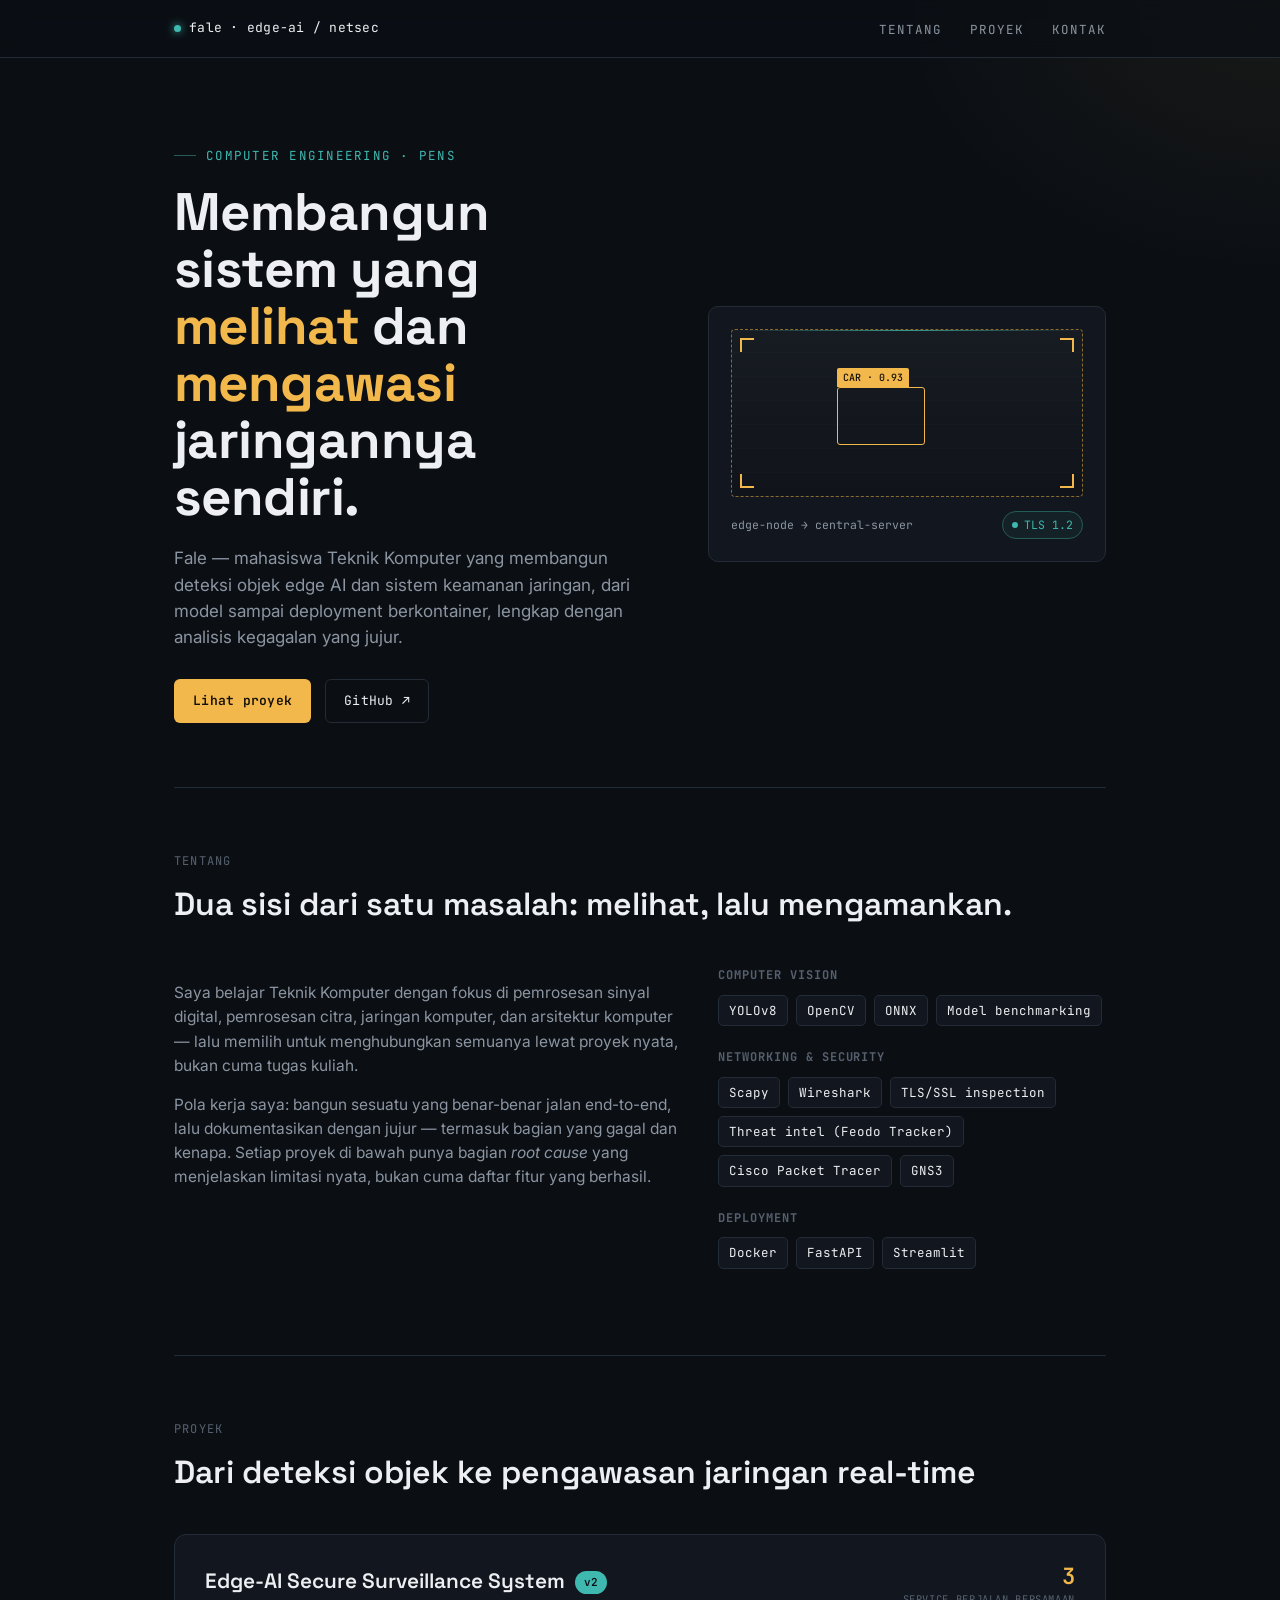
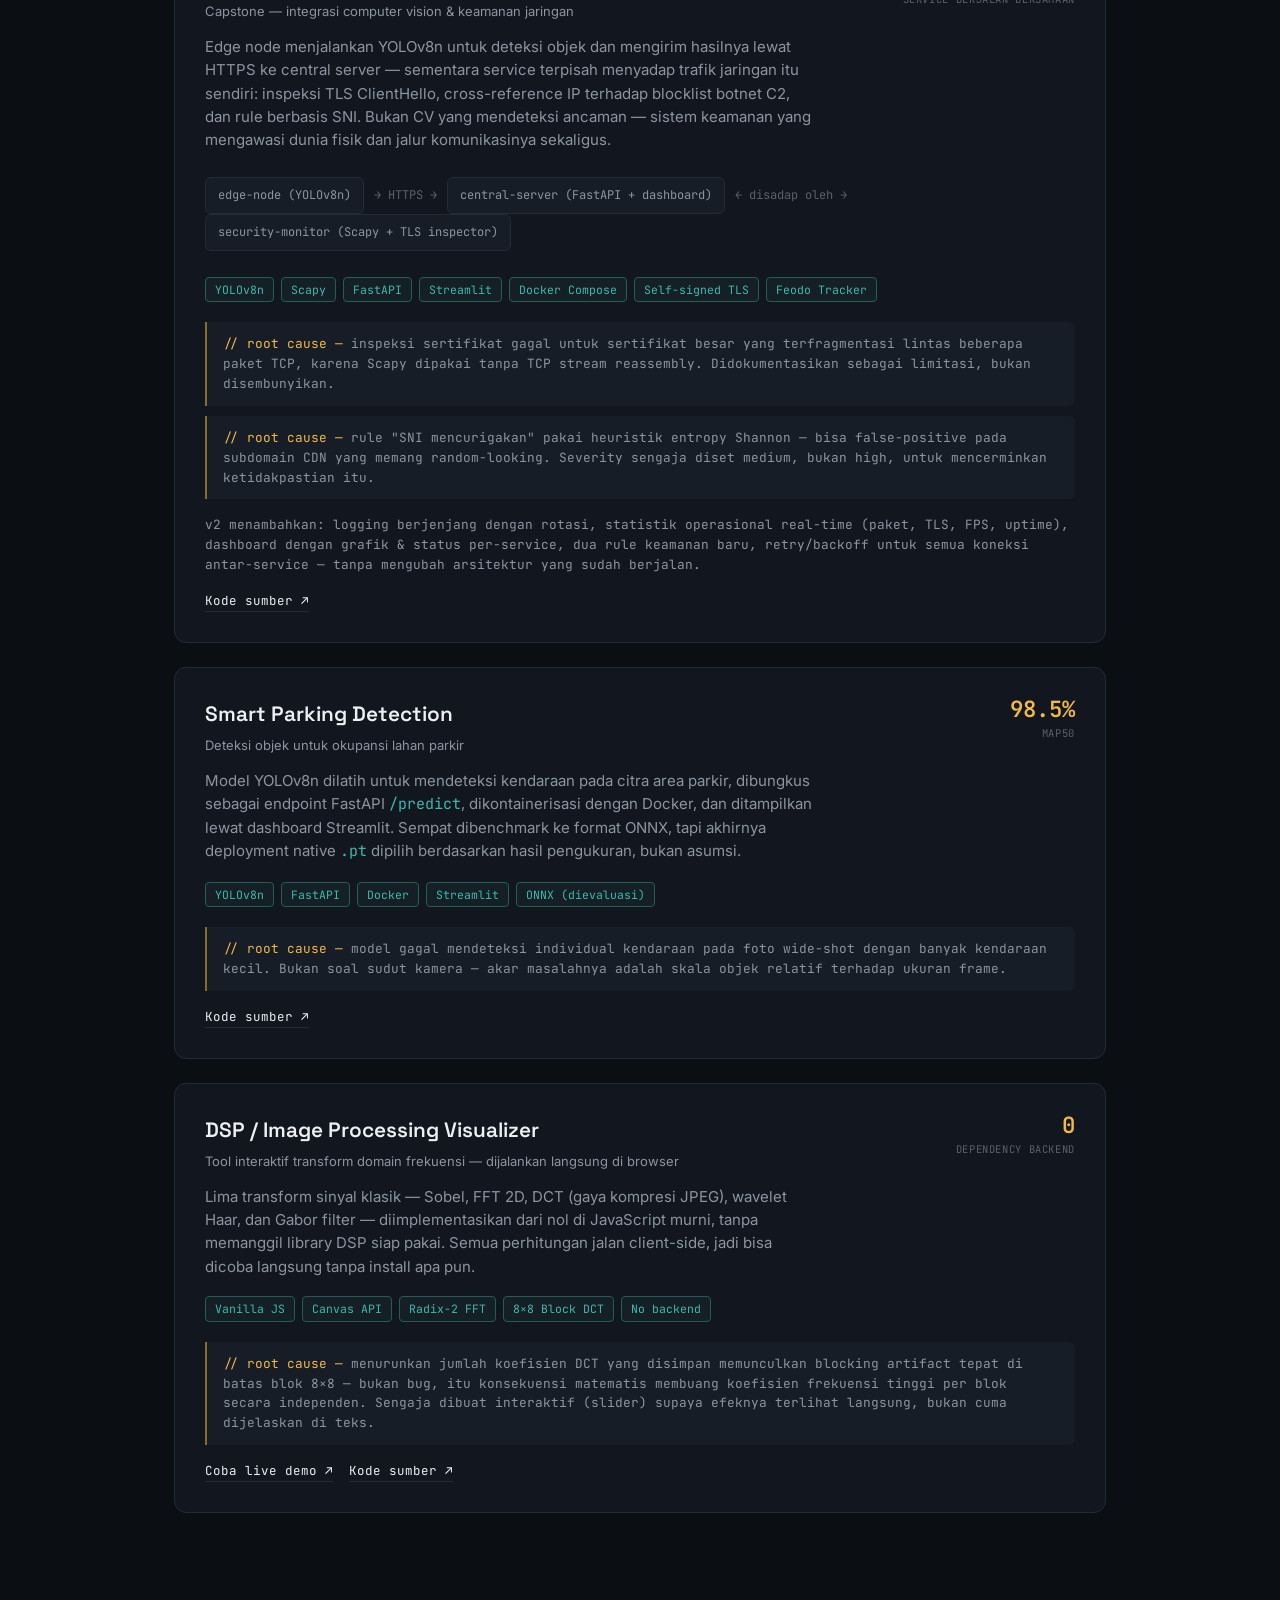
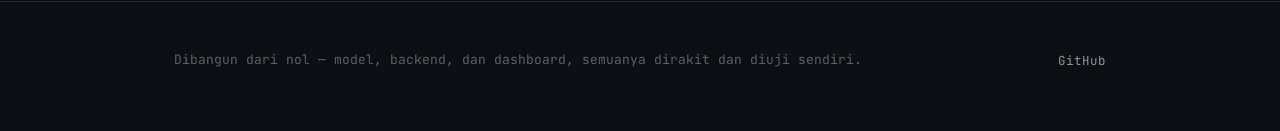
==== index.html @ 67318a8c "Tambah proyek ke-3: DSP/Image Processing Visualizer" ====
<!DOCTYPE html>
<html lang="id">
<head>
<meta charset="UTF-8">
<meta name="viewport" content="width=device-width, initial-scale=1.0">
<title>Fale — Computer Engineering / Edge AI &amp; Network Security</title>
<meta name="description" content="Portfolio Fale — Computer Engineering student. Proyek: deteksi objek edge AI dan sistem keamanan jaringan real-time.">
<link rel="preconnect" href="https://fonts.googleapis.com">
<link rel="preconnect" href="https://fonts.gstatic.com" crossorigin>
<link href="https://fonts.googleapis.com/css2?family=Space+Grotesk:wght@500;600;700&family=Inter:wght@400;500;600&family=JetBrains+Mono:wght@400;500&display=swap" rel="stylesheet">
<style>
  :root{
    --bg: #0B0F14;
    --surface: #12171F;
    --surface-2: #171D26;
    --hairline: #232B36;
    --text: #EDEFF2;
    --text-muted: #8B95A1;
    --text-faint: #57616E;
    --amber: #F2B84B;
    --amber-dim: #8A6B2E;
    --teal: #3FB8AF;
    --teal-dim: #245C57;
    --alert: #E2574C;

    --display: 'Space Grotesk', 'Inter', sans-serif;
    --body: 'Inter', -apple-system, BlinkMacSystemFont, sans-serif;
    --mono: 'JetBrains Mono', ui-monospace, 'SFMono-Regular', monospace;
  }

  *{ box-sizing: border-box; }
  html{ scroll-behavior: smooth; }
  @media (prefers-reduced-motion: reduce){ html{ scroll-behavior: auto; } *{ animation-duration: 0.01ms !important; animation-iteration-count: 1 !important; transition-duration: 0.01ms !important; } }

  body{
    margin:0;
    background: var(--bg);
    background-image:
      radial-gradient(ellipse 900px 500px at 15% -10%, rgba(63,184,175,0.08), transparent 60%),
      radial-gradient(ellipse 700px 500px at 100% 0%, rgba(242,184,75,0.06), transparent 55%);
    color: var(--text);
    font-family: var(--body);
    line-height: 1.55;
    -webkit-font-smoothing: antialiased;
  }

  a{ color: inherit; }
  ::selection{ background: var(--amber); color: #14100a; }

  :focus-visible{
    outline: 2px solid var(--amber);
    outline-offset: 3px;
    border-radius: 2px;
  }

  .wrap{
    max-width: 980px;
    margin: 0 auto;
    padding: 0 24px;
  }

  /* ---------- Nav ---------- */
  header.nav{
    position: sticky; top:0; z-index: 50;
    backdrop-filter: blur(10px);
    background: rgba(11,15,20,0.75);
    border-bottom: 1px solid var(--hairline);
  }
  .nav-inner{
    display:flex; align-items:center; justify-content:space-between;
    padding: 16px 24px;
    max-width: 980px; margin: 0 auto;
  }
  .nav-mark{
    font-family: var(--mono); font-size: 13px; letter-spacing: 0.02em;
    color: var(--text); text-decoration:none;
    display:flex; align-items:center; gap:8px;
  }
  .nav-mark .dot{ width:7px; height:7px; border-radius:50%; background: var(--teal); box-shadow: 0 0 8px var(--teal); }
  .nav-links{ display:flex; gap: 28px; list-style:none; margin:0; padding:0; }
  .nav-links a{
    font-family: var(--mono); font-size: 12.5px; text-transform: uppercase; letter-spacing: 0.08em;
    color: var(--text-muted); text-decoration:none; transition: color .15s;
  }
  .nav-links a:hover{ color: var(--amber); }
  @media (max-width: 560px){ .nav-links{ gap:16px; } .nav-links a{ font-size: 11px; } }

  /* ---------- Hero ---------- */
  .hero{
    padding: 88px 0 64px;
    display:grid;
    grid-template-columns: 1.1fr 0.9fr;
    gap: 48px;
    align-items:center;
  }
  @media (max-width: 820px){ .hero{ grid-template-columns: 1fr; padding-top: 56px; } }

  .eyebrow{
    font-family: var(--mono); font-size: 12.5px; color: var(--teal);
    letter-spacing: 0.1em; text-transform: uppercase;
    display:flex; align-items:center; gap:10px; margin-bottom: 18px;
  }
  .eyebrow::before{ content:''; width:22px; height:1px; background: var(--teal-dim); }

  h1{
    font-family: var(--display); font-weight: 700;
    font-size: clamp(2.1rem, 4.6vw, 3.3rem);
    line-height: 1.08; letter-spacing: -0.01em;
    margin: 0 0 20px;
  }
  h1 .hl{ color: var(--amber); }

  .hero p.lede{
    font-size: 17px; color: var(--text-muted); max-width: 46ch; margin: 0 0 28px;
  }

  .hero-cta{ display:flex; gap:14px; flex-wrap:wrap; }
  .btn{
    font-family: var(--mono); font-size: 13px; letter-spacing: 0.02em;
    padding: 11px 18px; border-radius: 6px; text-decoration:none;
    display:inline-flex; align-items:center; gap:8px; transition: all .15s;
    border: 1px solid transparent;
  }
  .btn-primary{ background: var(--amber); color: #14100a; font-weight: 600; }
  .btn-primary:hover{ background: #f7c66a; transform: translateY(-1px); }
  .btn-ghost{ border-color: var(--hairline); color: var(--text); }
  .btn-ghost:hover{ border-color: var(--teal); color: var(--teal); }

  /* Signature visual: detection frame + security chip */
  .signature{
    position: relative;
    background: var(--surface);
    border: 1px solid var(--hairline);
    border-radius: 10px;
    padding: 22px;
    font-family: var(--mono);
  }
  .sig-frame{
    position:relative;
    border: 1.5px dashed var(--amber-dim);
    border-radius: 4px;
    height: 168px;
    background:
      repeating-linear-gradient(0deg, transparent, transparent 23px, rgba(255,255,255,0.02) 24px),
      linear-gradient(180deg, #171B22, #10141A);
    overflow: hidden;
  }
  .sig-frame .corner{ position:absolute; width:14px; height:14px; border: 2px solid var(--amber); }
  .sig-frame .c-tl{ top:8px; left:8px; border-right:none; border-bottom:none; }
  .sig-frame .c-tr{ top:8px; right:8px; border-left:none; border-bottom:none; }
  .sig-frame .c-bl{ bottom:8px; left:8px; border-right:none; border-top:none; }
  .sig-frame .c-br{ bottom:8px; right:8px; border-left:none; border-top:none; }
  .sig-tag{
    position:absolute; top: 34%; left: 30%;
    border: 1.5px solid var(--amber); border-radius: 3px;
    width: 88px; height: 58px;
  }
  .sig-tag::after{
    content: 'CAR · 0.93';
    position:absolute; top:-20px; left:-1.5px;
    background: var(--amber); color:#14100a;
    font-size: 10px; padding: 2px 6px; border-radius: 2px 2px 0 0;
    white-space:nowrap; font-weight: 500;
  }
  .sig-scan{
    position:absolute; left:0; right:0; height: 1px;
    background: linear-gradient(90deg, transparent, var(--teal), transparent);
    top: 0; opacity: 0.8;
    animation: scan 3.2s linear infinite;
  }
  @keyframes scan{ 0%{ top: 4%; } 50%{ top: 92%; } 100%{ top: 4%; } }

  .sig-meta{
    display:flex; justify-content: space-between; align-items:center;
    margin-top: 14px; font-size: 11.5px; color: var(--text-muted);
  }
  .sig-chip{
    display:inline-flex; align-items:center; gap:6px;
    padding: 4px 9px; border-radius: 20px;
    border: 1px solid var(--teal-dim); color: var(--teal);
    background: rgba(63,184,175,0.06);
  }
  .sig-chip .dot{ width:6px; height:6px; border-radius:50%; background: var(--teal); }

  /* ---------- Section shell ---------- */
  section{ padding: 64px 0; border-top: 1px solid var(--hairline); }
  .section-head{ margin-bottom: 36px; }
  .section-eyebrow{
    font-family: var(--mono); font-size: 12px; color: var(--text-faint);
    text-transform: uppercase; letter-spacing: 0.1em; margin-bottom: 10px;
  }
  .section-title{
    font-family: var(--display); font-weight: 600; font-size: clamp(1.5rem, 3vw, 2rem);
    margin: 0;
  }

  /* ---------- About ---------- */
  .about-grid{ display:grid; grid-template-columns: 1.3fr 1fr; gap: 40px; }
  @media (max-width: 720px){ .about-grid{ grid-template-columns: 1fr; } }
  .about-grid p{ color: var(--text-muted); font-size: 15.5px; }
  .about-grid p + p{ margin-top: 14px; }

  .skill-block h4{
    font-family: var(--mono); font-size: 12px; color: var(--text-faint);
    text-transform: uppercase; letter-spacing: 0.08em; margin: 0 0 10px;
  }
  .skill-block ul{ list-style:none; margin: 0 0 22px; padding:0; display:flex; flex-wrap:wrap; gap: 8px; }
  .skill-block li{
    font-family: var(--mono); font-size: 12.5px;
    border: 1px solid var(--hairline); border-radius: 5px;
    padding: 5px 10px; color: var(--text);
    background: var(--surface);
  }

  /* ---------- Projects ---------- */
  .project{
    display:grid; grid-template-columns: 1fr;
    background: var(--surface);
    border: 1px solid var(--hairline);
    border-radius: 12px;
    padding: 30px;
    margin-bottom: 24px;
    transition: border-color .2s;
  }
  .project:hover{ border-color: #303B49; }

  .project-top{
    display:flex; justify-content:space-between; align-items:flex-start;
    gap: 20px; margin-bottom: 14px; flex-wrap: wrap;
  }
  .project-name{ font-family: var(--display); font-weight: 600; font-size: 1.3rem; margin:0; }
  .project-role{ font-size: 13px; color: var(--text-muted); margin: 4px 0 0; }

  .metric{
    font-family: var(--mono); text-align:right; flex-shrink:0;
  }
  .metric .num{ font-size: 1.4rem; font-weight: 600; color: var(--amber); line-height:1; }
  .metric .label{ font-size: 10.5px; color: var(--text-faint); text-transform:uppercase; letter-spacing: 0.06em; margin-top:4px; }

  .project-desc{ color: var(--text-muted); font-size: 15px; margin: 0 0 18px; max-width: 68ch; }

  .stack-row{ display:flex; flex-wrap:wrap; gap:7px; margin-bottom: 20px; }
  .stack-row span{
    font-family: var(--mono); font-size: 11.5px;
    color: var(--teal); border: 1px solid var(--teal-dim);
    background: rgba(63,184,175,0.05);
    padding: 3px 9px; border-radius: 4px;
  }

  .rootcause{
    font-family: var(--mono); font-size: 12.8px;
    background: var(--surface-2);
    border-left: 2px solid var(--amber-dim);
    border-radius: 0 6px 6px 0;
    padding: 12px 16px; color: var(--text-muted);
    margin-bottom: 16px;
  }
  .rootcause .k{ color: var(--amber); }
  .rootcause + .rootcause{ margin-top: -6px; }

  .project-links{ display:flex; gap: 16px; font-family: var(--mono); font-size: 12.5px; }
  .project-links a{ color: var(--text); text-decoration:none; border-bottom: 1px solid var(--hairline); padding-bottom:1px; transition: border-color .15s, color .15s; }
  .project-links a:hover{ color: var(--amber); border-color: var(--amber); }

  .v2-badge{
    display:inline-flex; align-items:center; gap:6px;
    font-family: var(--mono); font-size: 11px; color: var(--bg);
    background: var(--teal); padding: 3px 9px; border-radius: 20px;
    font-weight: 600; margin-left: 10px; vertical-align: middle;
  }

  /* ---------- Pipeline (sequence — order is real here) ---------- */
  .pipeline{
    display:flex; align-items:center; gap:0; margin: 8px 0 26px;
    font-family: var(--mono); font-size: 12px; color: var(--text-muted);
    flex-wrap: wrap;
  }
  .pipeline .node{
    border: 1px solid var(--hairline); border-radius: 6px;
    padding: 8px 12px; background: var(--surface-2);
    white-space: nowrap;
  }
  .pipeline .arrow{ padding: 0 10px; color: var(--text-faint); }

  /* ---------- Footer ---------- */
  footer{
    padding: 48px 0 60px;
    border-top: 1px solid var(--hairline);
  }
  .footer-inner{
    display:flex; justify-content:space-between; align-items:center; flex-wrap:wrap; gap: 16px;
  }
  footer p{ color: var(--text-faint); font-size: 13px; margin:0; font-family: var(--mono); }
  .footer-links{ display:flex; gap: 20px; }
  .footer-links a{ color: var(--text-muted); text-decoration:none; font-family: var(--mono); font-size: 12.5px; transition: color .15s; }
  .footer-links a:hover{ color: var(--amber); }

  /* reveal on scroll */
  .reveal{ opacity: 0; transform: translateY(14px); transition: opacity .5s ease, transform .5s ease; }
  .reveal.in{ opacity: 1; transform: none; }
  @media (prefers-reduced-motion: reduce){ .reveal{ opacity:1; transform:none; } }
</style>
</head>
<body>

<header class="nav">
  <div class="nav-inner">
    <a href="#top" class="nav-mark"><span class="dot"></span>fale · edge-ai / netsec</a>
    <ul class="nav-links">
      <li><a href="#about">Tentang</a></li>
      <li><a href="#projects">Proyek</a></li>
      <li><a href="#contact">Kontak</a></li>
    </ul>
  </div>
</header>

<main id="top">
  <div class="wrap">
    <section class="hero" style="border-top:none; padding-top:88px;">
      <div>
        <div class="eyebrow">Computer Engineering · PENS</div>
        <h1>Membangun sistem yang <span class="hl">melihat</span> dan <span class="hl">mengawasi</span> jaringannya sendiri.</h1>
        <p class="lede">Fale — mahasiswa Teknik Komputer yang membangun deteksi objek edge AI dan sistem keamanan jaringan, dari model sampai deployment berkontainer, lengkap dengan analisis kegagalan yang jujur.</p>
        <div class="hero-cta">
          <a class="btn btn-primary" href="#projects">Lihat proyek</a>
          <a class="btn btn-ghost" href="https://github.com/fale2323" target="_blank" rel="noopener">GitHub ↗</a>
        </div>
      </div>

      <div class="signature" aria-hidden="true">
        <div class="sig-frame">
          <div class="sig-scan"></div>
          <span class="corner c-tl"></span><span class="corner c-tr"></span>
          <span class="corner c-bl"></span><span class="corner c-br"></span>
          <div class="sig-tag"></div>
        </div>
        <div class="sig-meta">
          <span>edge-node → central-server</span>
          <span class="sig-chip"><span class="dot"></span>TLS 1.2</span>
        </div>
      </div>
    </section>

    <section id="about">
      <div class="section-head reveal">
        <div class="section-eyebrow">Tentang</div>
        <h2 class="section-title">Dua sisi dari satu masalah: melihat, lalu mengamankan.</h2>
      </div>
      <div class="about-grid">
        <div class="reveal">
          <p>Saya belajar Teknik Komputer dengan fokus di pemrosesan sinyal digital, pemrosesan citra, jaringan komputer, dan arsitektur komputer — lalu memilih untuk menghubungkan semuanya lewat proyek nyata, bukan cuma tugas kuliah.</p>
          <p>Pola kerja saya: bangun sesuatu yang benar-benar jalan end-to-end, lalu dokumentasikan dengan jujur — termasuk bagian yang gagal dan kenapa. Setiap proyek di bawah punya bagian <em>root cause</em> yang menjelaskan limitasi nyata, bukan cuma daftar fitur yang berhasil.</p>
        </div>
        <div class="reveal">
          <div class="skill-block">
            <h4>Computer Vision</h4>
            <ul>
              <li>YOLOv8</li><li>OpenCV</li><li>ONNX</li><li>Model benchmarking</li>
            </ul>
            <h4>Networking &amp; Security</h4>
            <ul>
              <li>Scapy</li><li>Wireshark</li><li>TLS/SSL inspection</li><li>Threat intel (Feodo Tracker)</li><li>Cisco Packet Tracer</li><li>GNS3</li>
            </ul>
            <h4>Deployment</h4>
            <ul>
              <li>Docker</li><li>FastAPI</li><li>Streamlit</li>
            </ul>
          </div>
        </div>
      </div>
    </section>

    <section id="projects">
      <div class="section-head reveal">
        <div class="section-eyebrow">Proyek</div>
        <h2 class="section-title">Dari deteksi objek ke pengawasan jaringan real-time</h2>
      </div>

      <!-- Capstone: Edge-AI Secure Surveillance -->
      <article class="project reveal">
        <div class="project-top">
          <div>
            <h3 class="project-name">Edge-AI Secure Surveillance System<span class="v2-badge">v2</span></h3>
            <p class="project-role">Capstone — integrasi computer vision &amp; keamanan jaringan</p>
          </div>
          <div class="metric">
            <div class="num">3</div>
            <div class="label">service berjalan bersamaan</div>
          </div>
        </div>

        <p class="project-desc">
          Edge node menjalankan YOLOv8n untuk deteksi objek dan mengirim hasilnya lewat HTTPS ke central server —
          sementara service terpisah menyadap trafik jaringan itu sendiri: inspeksi TLS ClientHello, cross-reference
          IP terhadap blocklist botnet C2, dan rule berbasis SNI. Bukan CV yang mendeteksi ancaman — sistem keamanan
          yang mengawasi dunia fisik dan jalur komunikasinya sekaligus.
        </p>

        <div class="pipeline" aria-label="Alur data">
          <span class="node">edge-node (YOLOv8n)</span><span class="arrow">→ HTTPS →</span>
          <span class="node">central-server (FastAPI + dashboard)</span>
          <span class="arrow">← disadap oleh →</span>
          <span class="node">security-monitor (Scapy + TLS inspector)</span>
        </div>

        <div class="stack-row">
          <span>YOLOv8n</span><span>Scapy</span><span>FastAPI</span><span>Streamlit</span>
          <span>Docker Compose</span><span>Self-signed TLS</span><span>Feodo Tracker</span>
        </div>

        <div class="rootcause"><span class="k">// root cause —</span> inspeksi sertifikat gagal untuk sertifikat besar yang terfragmentasi lintas beberapa paket TCP, karena Scapy dipakai tanpa TCP stream reassembly. Didokumentasikan sebagai limitasi, bukan disembunyikan.</div>
        <div class="rootcause"><span class="k">// root cause —</span> rule "SNI mencurigakan" pakai heuristik entropy Shannon — bisa false-positive pada subdomain CDN yang memang random-looking. Severity sengaja diset medium, bukan high, untuk mencerminkan ketidakpastian itu.</div>

        <p style="font-family: var(--mono); font-size: 12.8px; color: var(--text-muted); margin: 0 0 16px;">
          v2 menambahkan: logging berjenjang dengan rotasi, statistik operasional real-time (paket, TLS, FPS, uptime),
          dashboard dengan grafik &amp; status per-service, dua rule keamanan baru, retry/backoff untuk semua koneksi antar-service —
          tanpa mengubah arsitektur yang sudah berjalan.
        </p>

        <div class="project-links">
          <a href="https://github.com/fale2323/edge-ai-secure-surveillance" target="_blank" rel="noopener">Kode sumber ↗</a>
        </div>
      </article>

      <!-- Smart Parking Detection -->
      <article class="project reveal">
        <div class="project-top">
          <div>
            <h3 class="project-name">Smart Parking Detection</h3>
            <p class="project-role">Deteksi objek untuk okupansi lahan parkir</p>
          </div>
          <div class="metric">
            <div class="num">98.5%</div>
            <div class="label">mAP50</div>
          </div>
        </div>

        <p class="project-desc">
          Model YOLOv8n dilatih untuk mendeteksi kendaraan pada citra area parkir, dibungkus sebagai endpoint FastAPI
          <code style="font-family:var(--mono); color:var(--teal);">/predict</code>, dikontainerisasi dengan Docker,
          dan ditampilkan lewat dashboard Streamlit. Sempat dibenchmark ke format ONNX, tapi akhirnya deployment
          native <code style="font-family:var(--mono); color:var(--teal);">.pt</code> dipilih berdasarkan hasil pengukuran, bukan asumsi.
        </p>

        <div class="stack-row">
          <span>YOLOv8n</span><span>FastAPI</span><span>Docker</span><span>Streamlit</span><span>ONNX (dievaluasi)</span>
        </div>

        <div class="rootcause"><span class="k">// root cause —</span> model gagal mendeteksi individual kendaraan pada foto wide-shot dengan banyak kendaraan kecil. Bukan soal sudut kamera — akar masalahnya adalah skala objek relatif terhadap ukuran frame.</div>

        <div class="project-links">
          <a href="https://github.com/fale2323/smart-parking-detection" target="_blank" rel="noopener">Kode sumber ↗</a>
        </div>
      </article>

      <!-- DSP / Image Processing Visualizer -->
      <article class="project reveal">
        <div class="project-top">
          <div>
            <h3 class="project-name">DSP / Image Processing Visualizer</h3>
            <p class="project-role">Tool interaktif transform domain frekuensi — dijalankan langsung di browser</p>
          </div>
          <div class="metric">
            <div class="num">0</div>
            <div class="label">dependency backend</div>
          </div>
        </div>

        <p class="project-desc">
          Lima transform sinyal klasik — Sobel, FFT 2D, DCT (gaya kompresi JPEG), wavelet Haar, dan Gabor filter —
          diimplementasikan dari nol di JavaScript murni, tanpa memanggil library DSP siap pakai. Semua perhitungan
          jalan client-side, jadi bisa dicoba langsung tanpa install apa pun.
        </p>

        <div class="stack-row">
          <span>Vanilla JS</span><span>Canvas API</span><span>Radix-2 FFT</span><span>8×8 Block DCT</span><span>No backend</span>
        </div>

        <div class="rootcause"><span class="k">// root cause —</span> menurunkan jumlah koefisien DCT yang disimpan memunculkan blocking artifact tepat di batas blok 8×8 — bukan bug, itu konsekuensi matematis membuang koefisien frekuensi tinggi per blok secara independen. Sengaja dibuat interaktif (slider) supaya efeknya terlihat langsung, bukan cuma dijelaskan di teks.</div>

        <div class="project-links">
          <a href="./dsp/" target="_blank" rel="noopener">Coba live demo ↗</a>
          <a href="https://github.com/fale2323/fale2323.github.io/tree/main/dsp" target="_blank" rel="noopener">Kode sumber ↗</a>
        </div>
      </article>
    </section>
  </div>

  <footer id="contact">
    <div class="wrap footer-inner">
      <p>Dibangun dari nol — model, backend, dan dashboard, semuanya dirakit dan diuji sendiri.</p>
      <div class="footer-links">
        <a href="https://github.com/fale2323" target="_blank" rel="noopener">GitHub</a>
      </div>
    </div>
  </footer>
</main>

<script>
  if (!window.matchMedia('(prefers-reduced-motion: reduce)').matches) {
    var els = document.querySelectorAll('.reveal');
    var io = new IntersectionObserver(function(entries){
      entries.forEach(function(e){
        if (e.isIntersecting) { e.target.classList.add('in'); io.unobserve(e.target); }
      });
    }, { threshold: 0.12 });
    els.forEach(function(el){ io.observe(el); });
  } else {
    document.querySelectorAll('.reveal').forEach(function(el){ el.classList.add('in'); });
  }
</script>

</body>
</html>
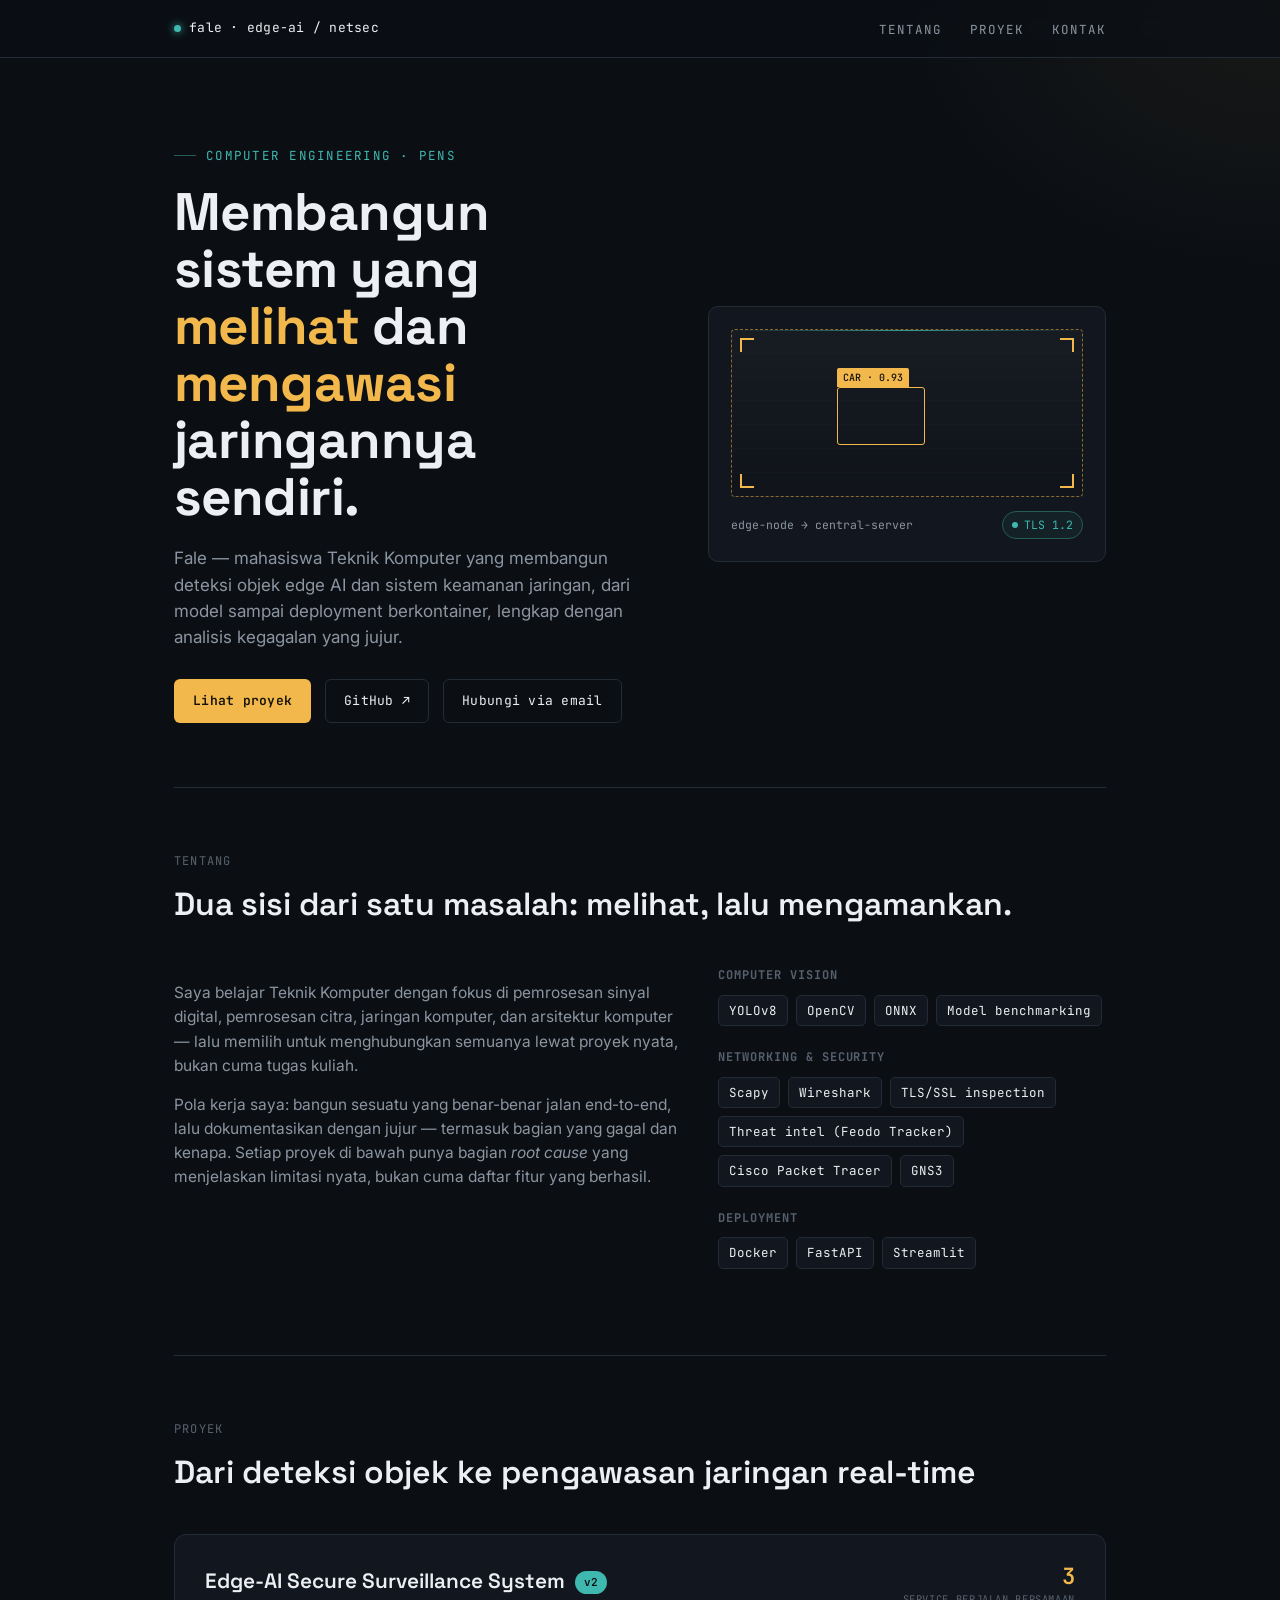
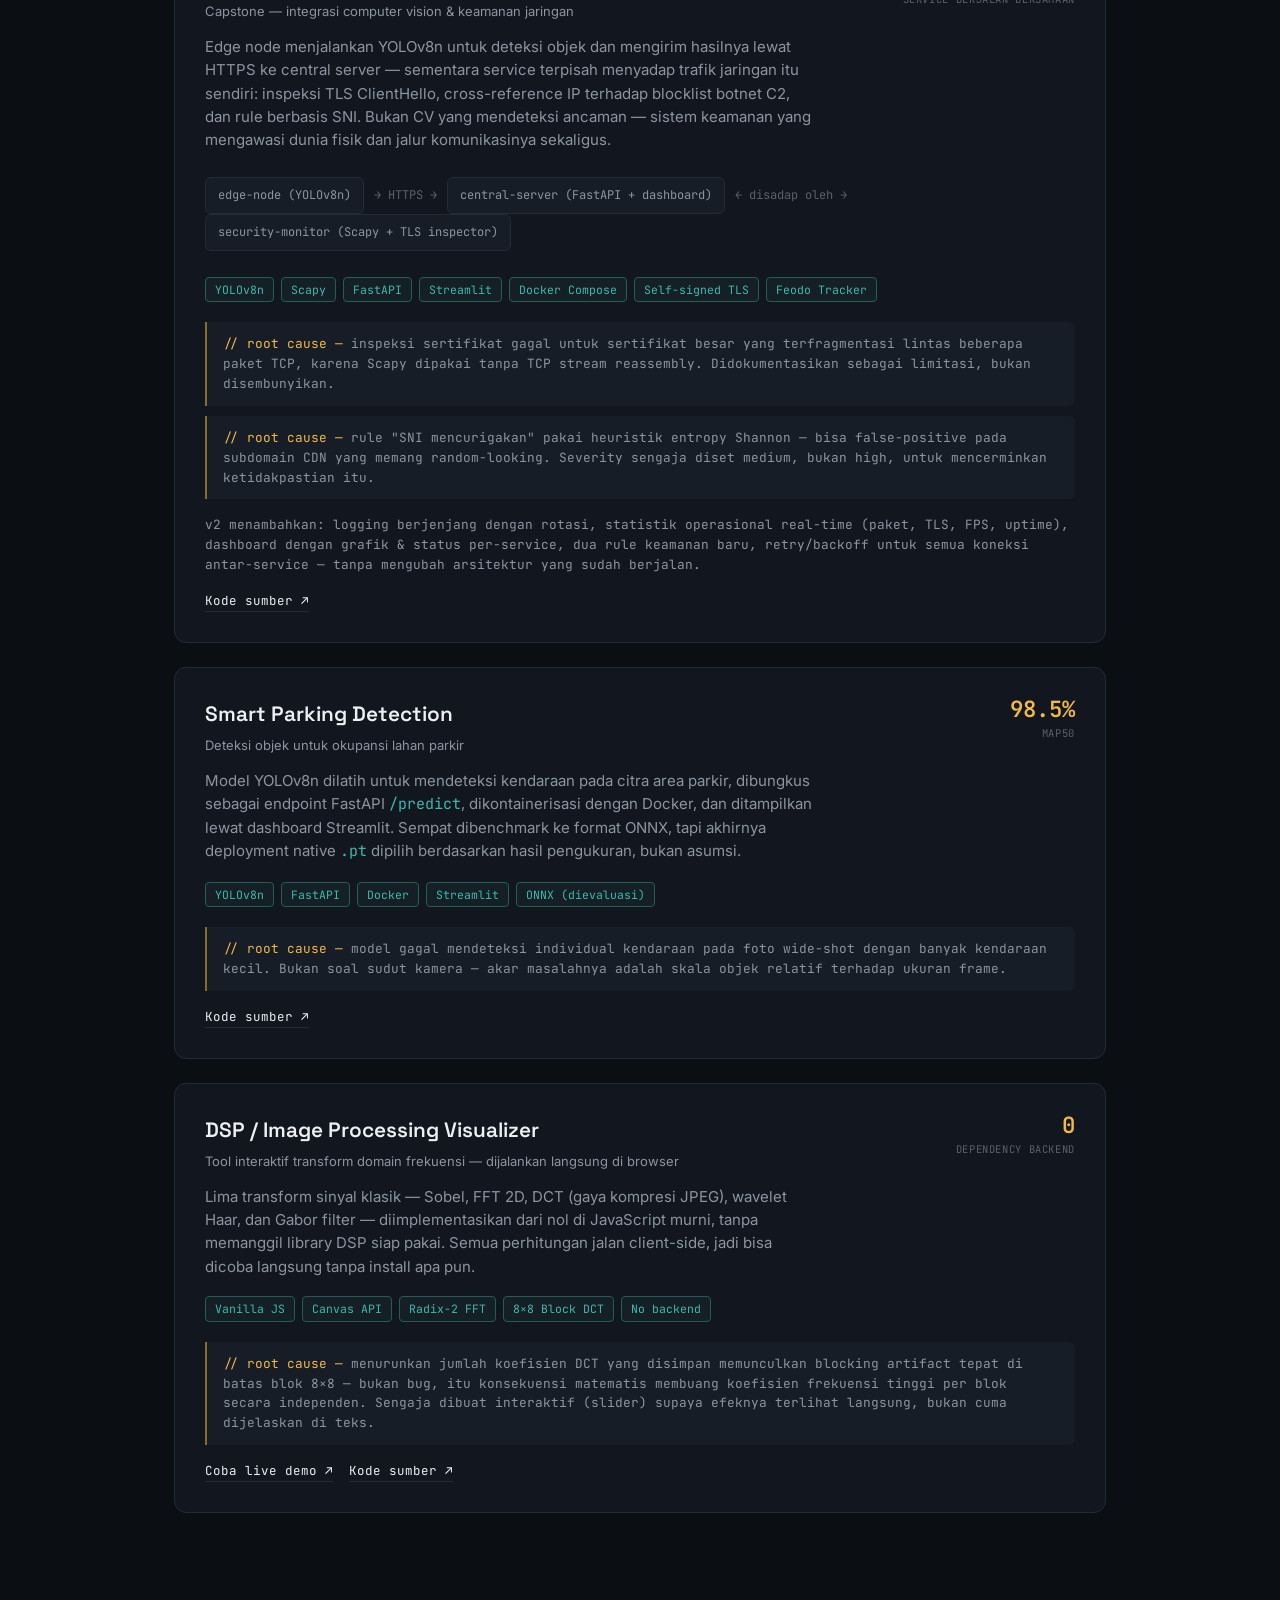
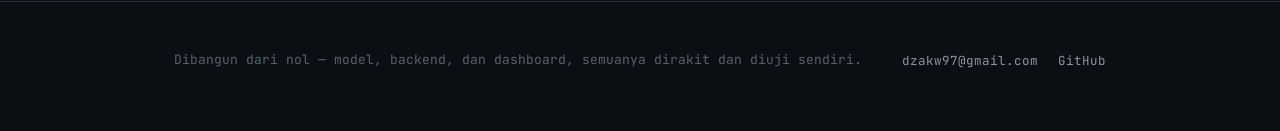
==== commit 3c71f9f2: "Tambah kontak email, hapus label (segera) di tab Audio" ====
--- a/index.html
+++ b/index.html
@@ -324,6 +324,7 @@
         <div class="hero-cta">
           <a class="btn btn-primary" href="#projects">Lihat proyek</a>
           <a class="btn btn-ghost" href="https://github.com/fale2323" target="_blank" rel="noopener">GitHub ↗</a>
+          <a class="btn btn-ghost" href="mailto:dzakw97@gmail.com">Hubungi via email</a>
         </div>
       </div>
 
@@ -490,6 +491,7 @@
     <div class="wrap footer-inner">
       <p>Dibangun dari nol — model, backend, dan dashboard, semuanya dirakit dan diuji sendiri.</p>
       <div class="footer-links">
+        <a href="mailto:dzakw97@gmail.com">dzakw97@gmail.com</a>
         <a href="https://github.com/fale2323" target="_blank" rel="noopener">GitHub</a>
       </div>
     </div>
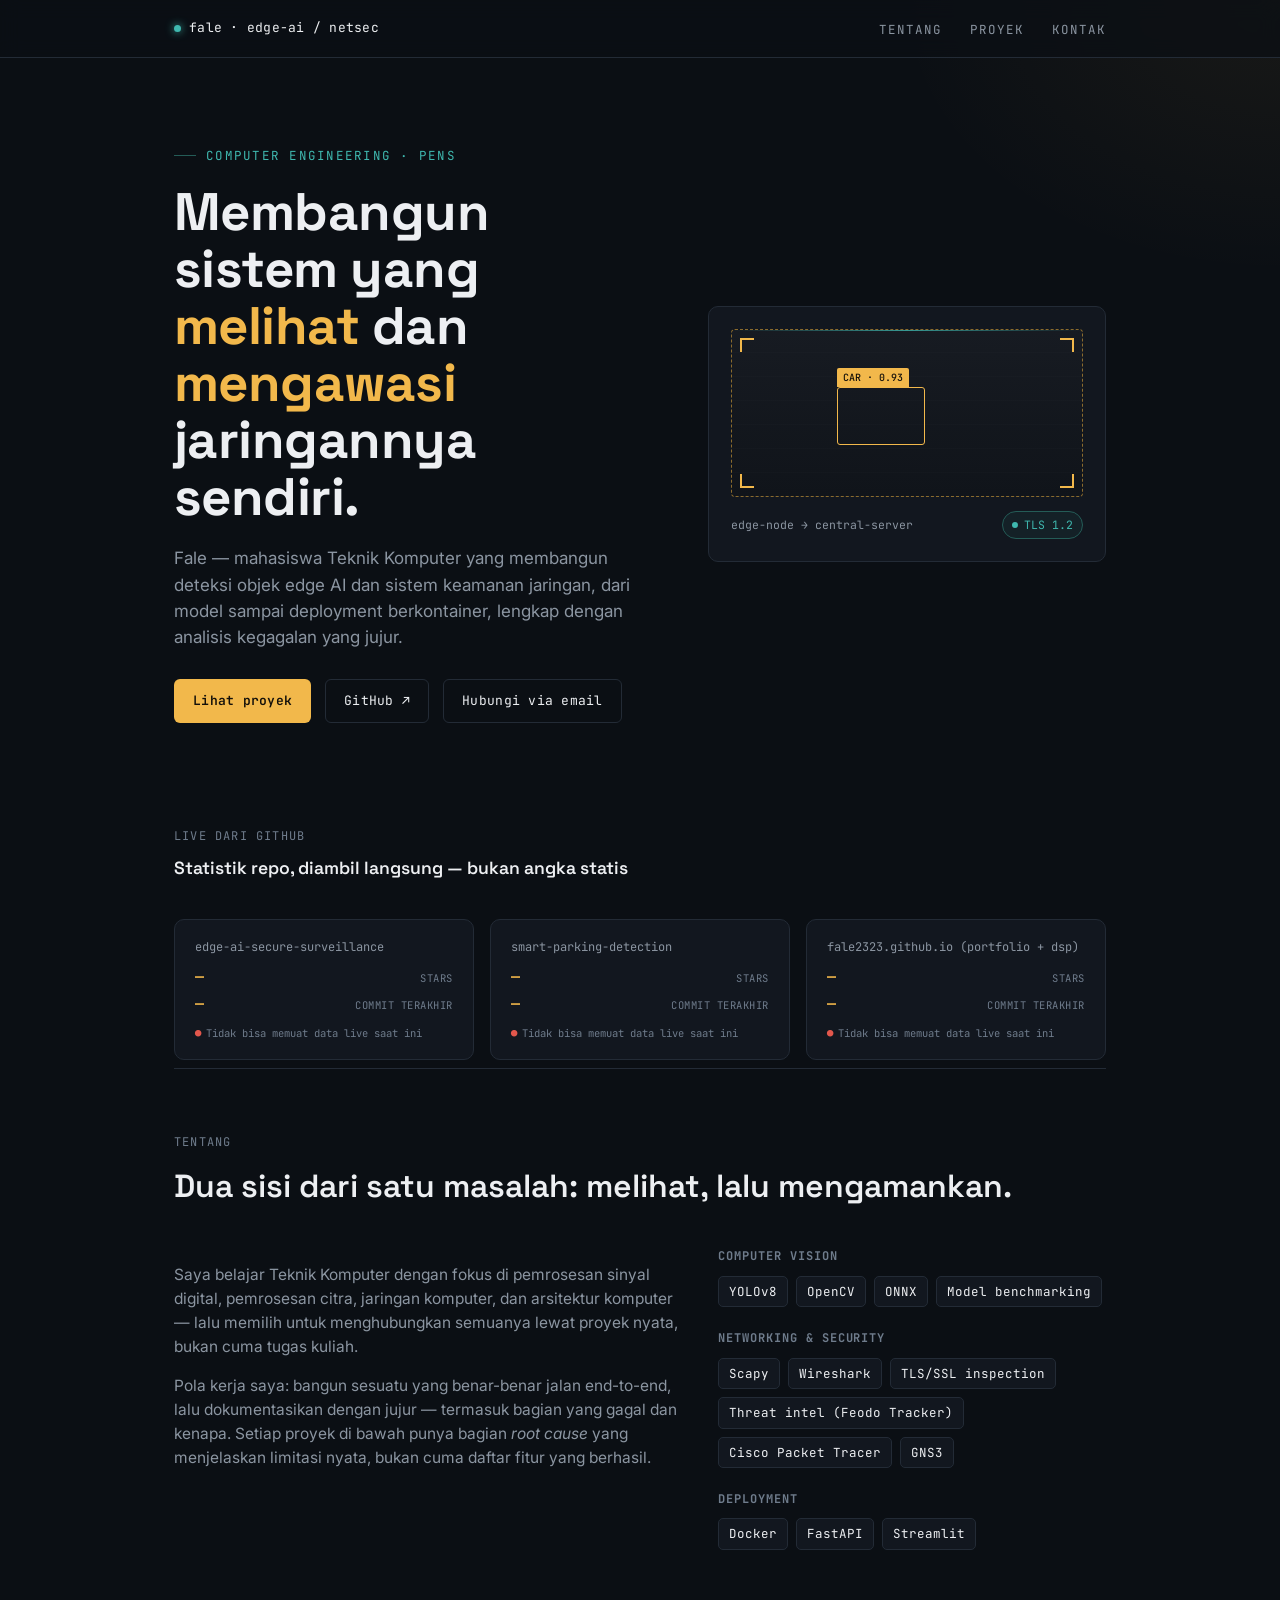
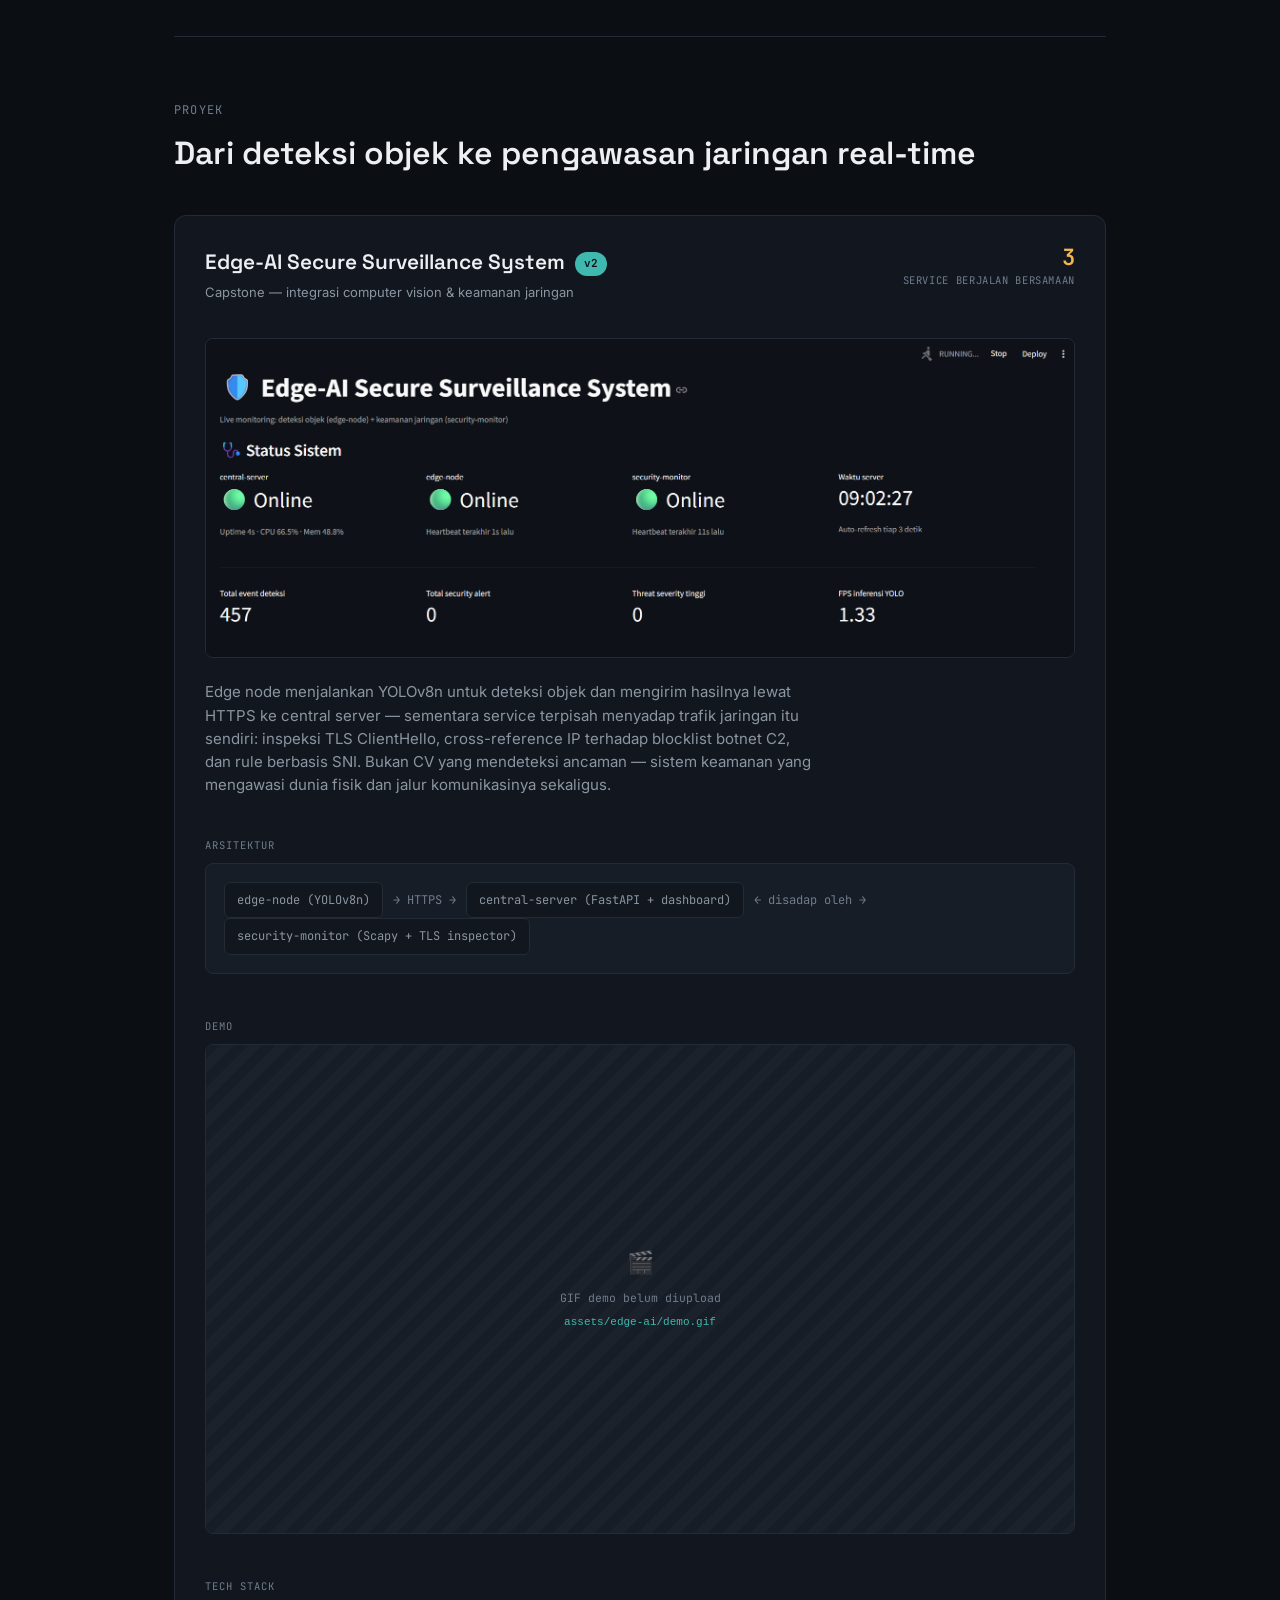
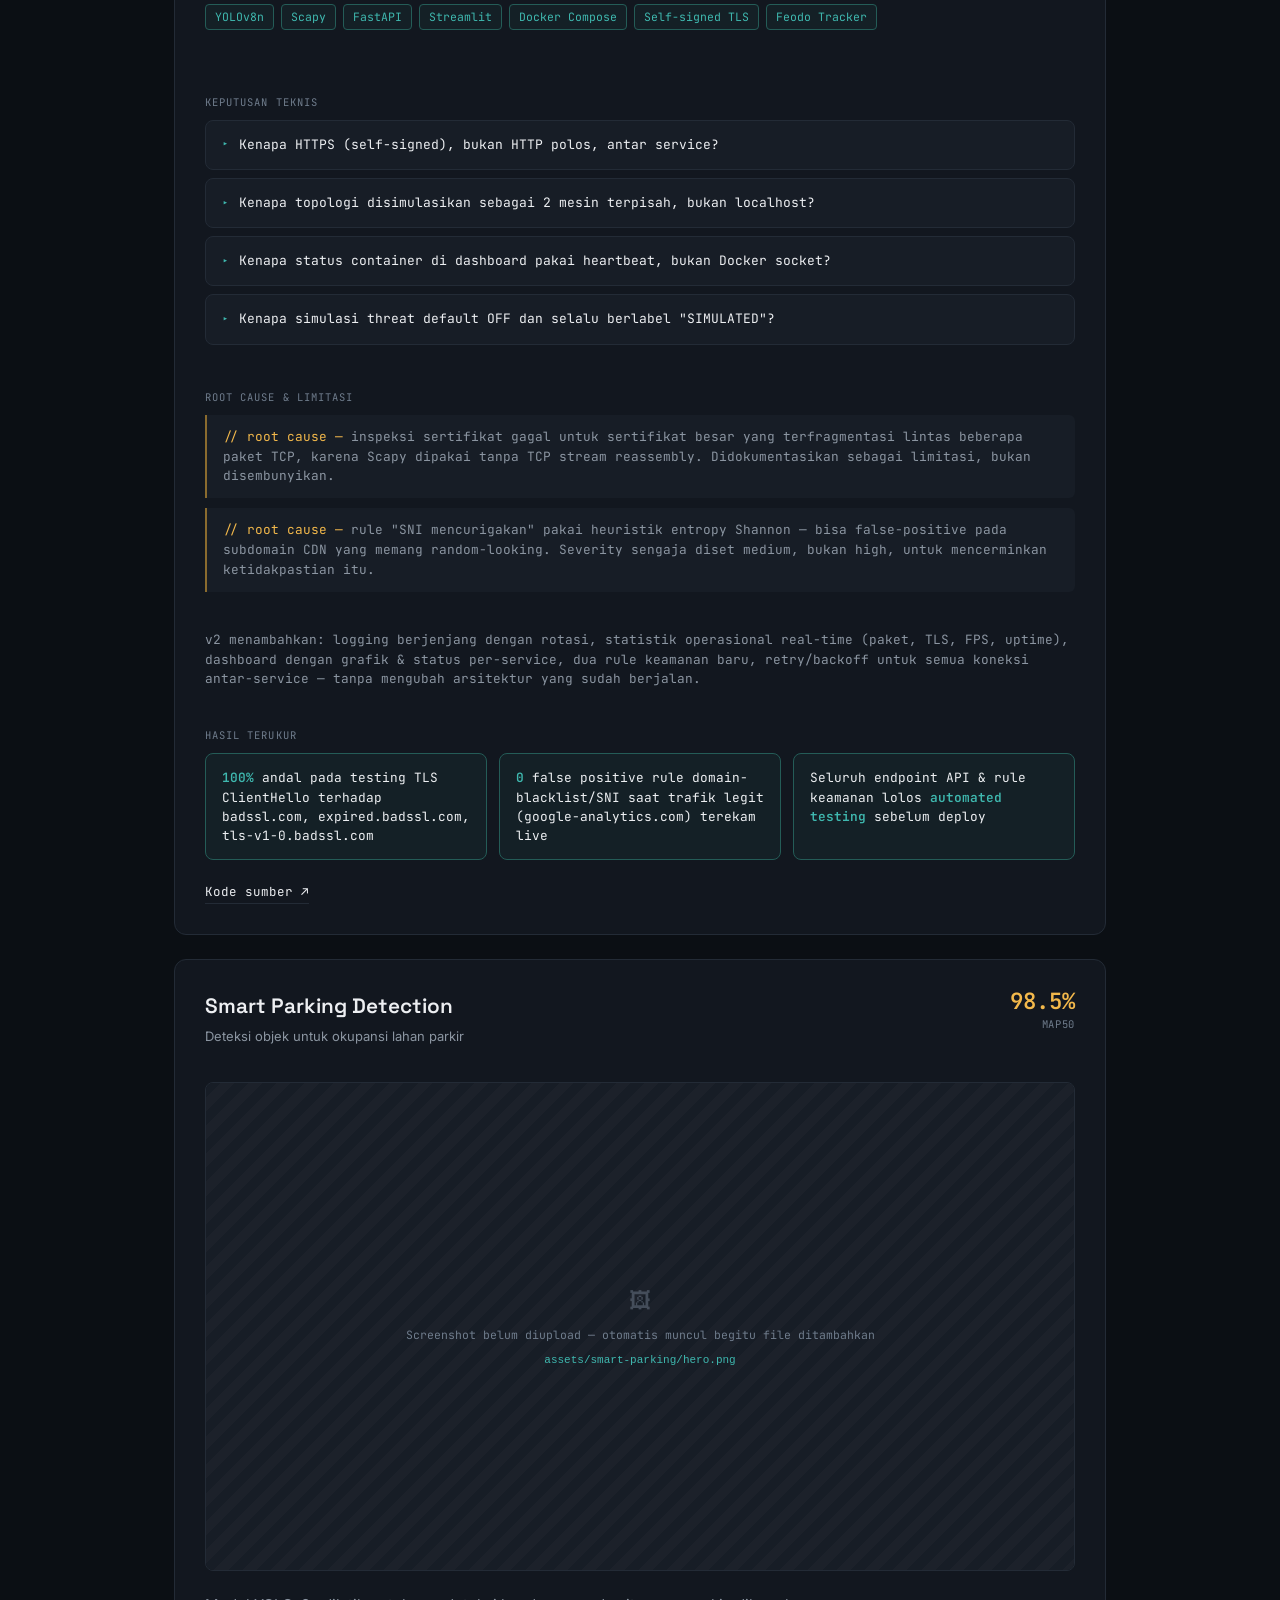
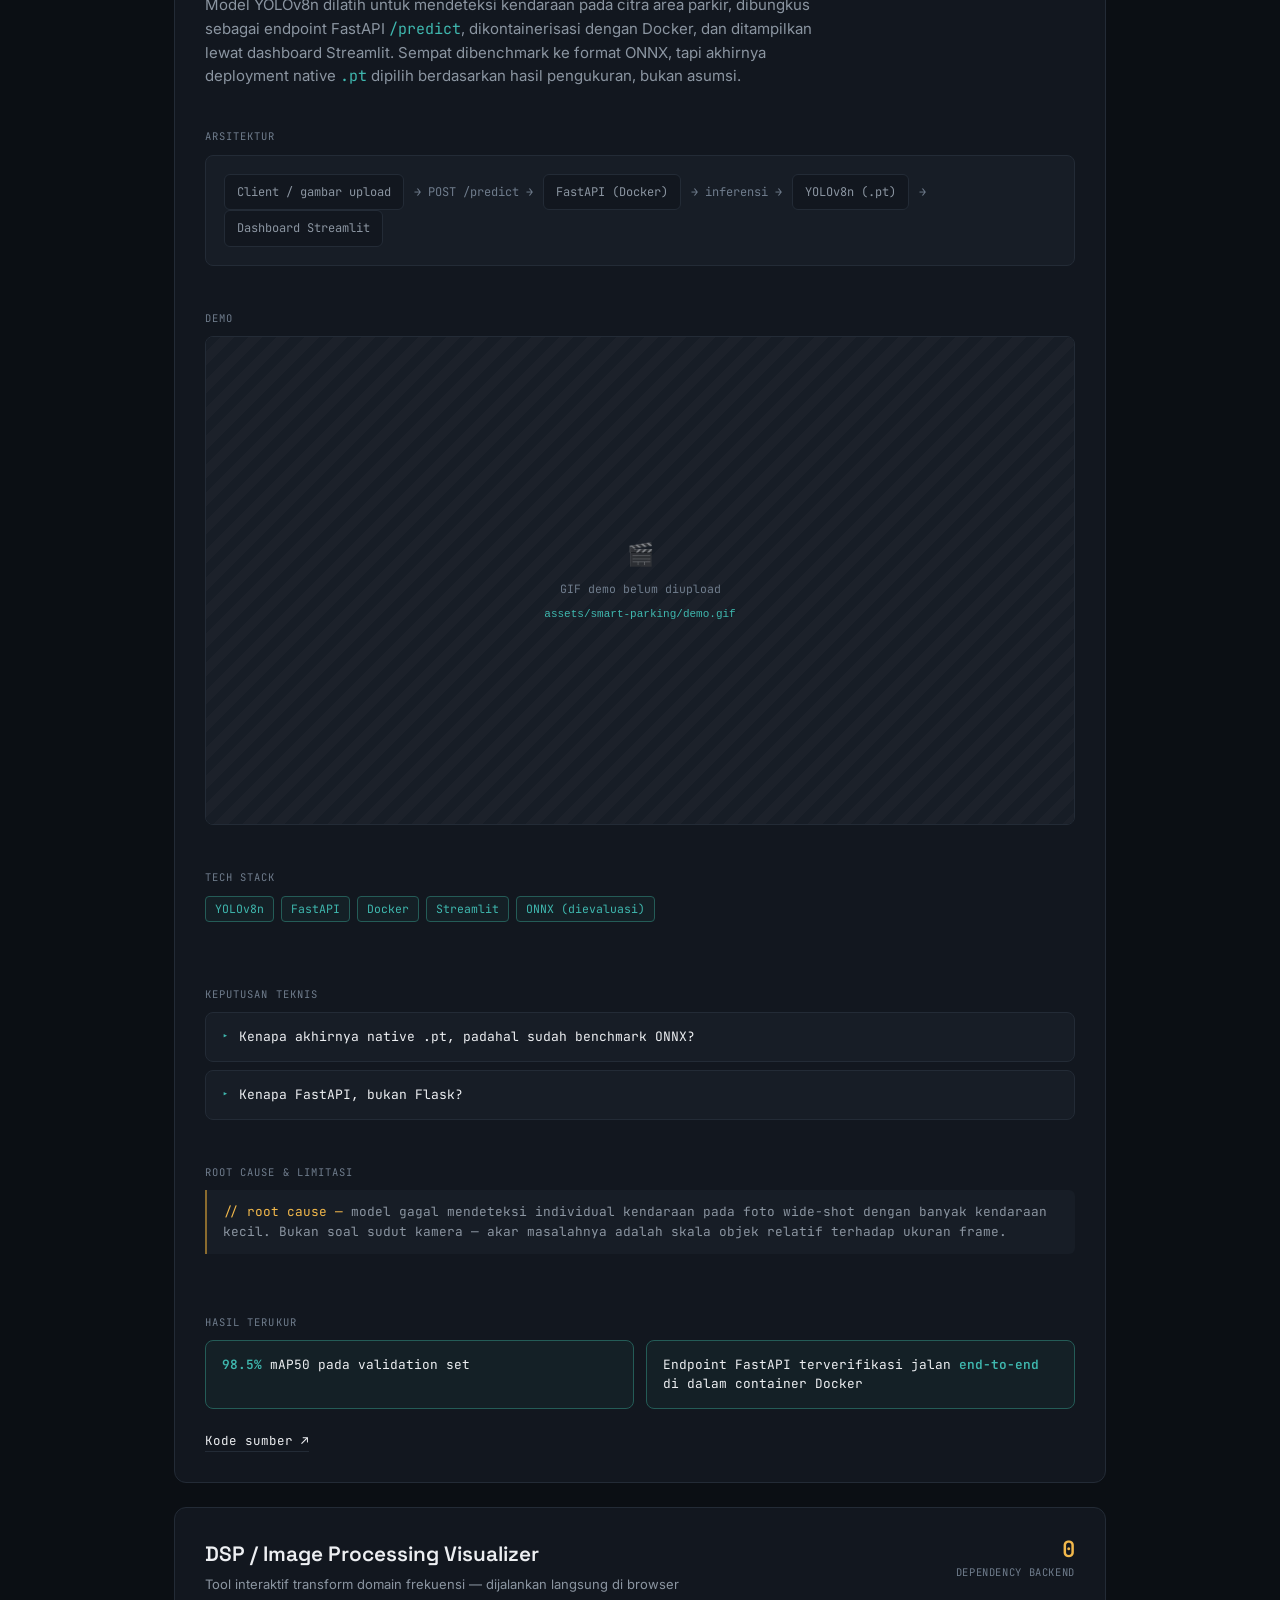
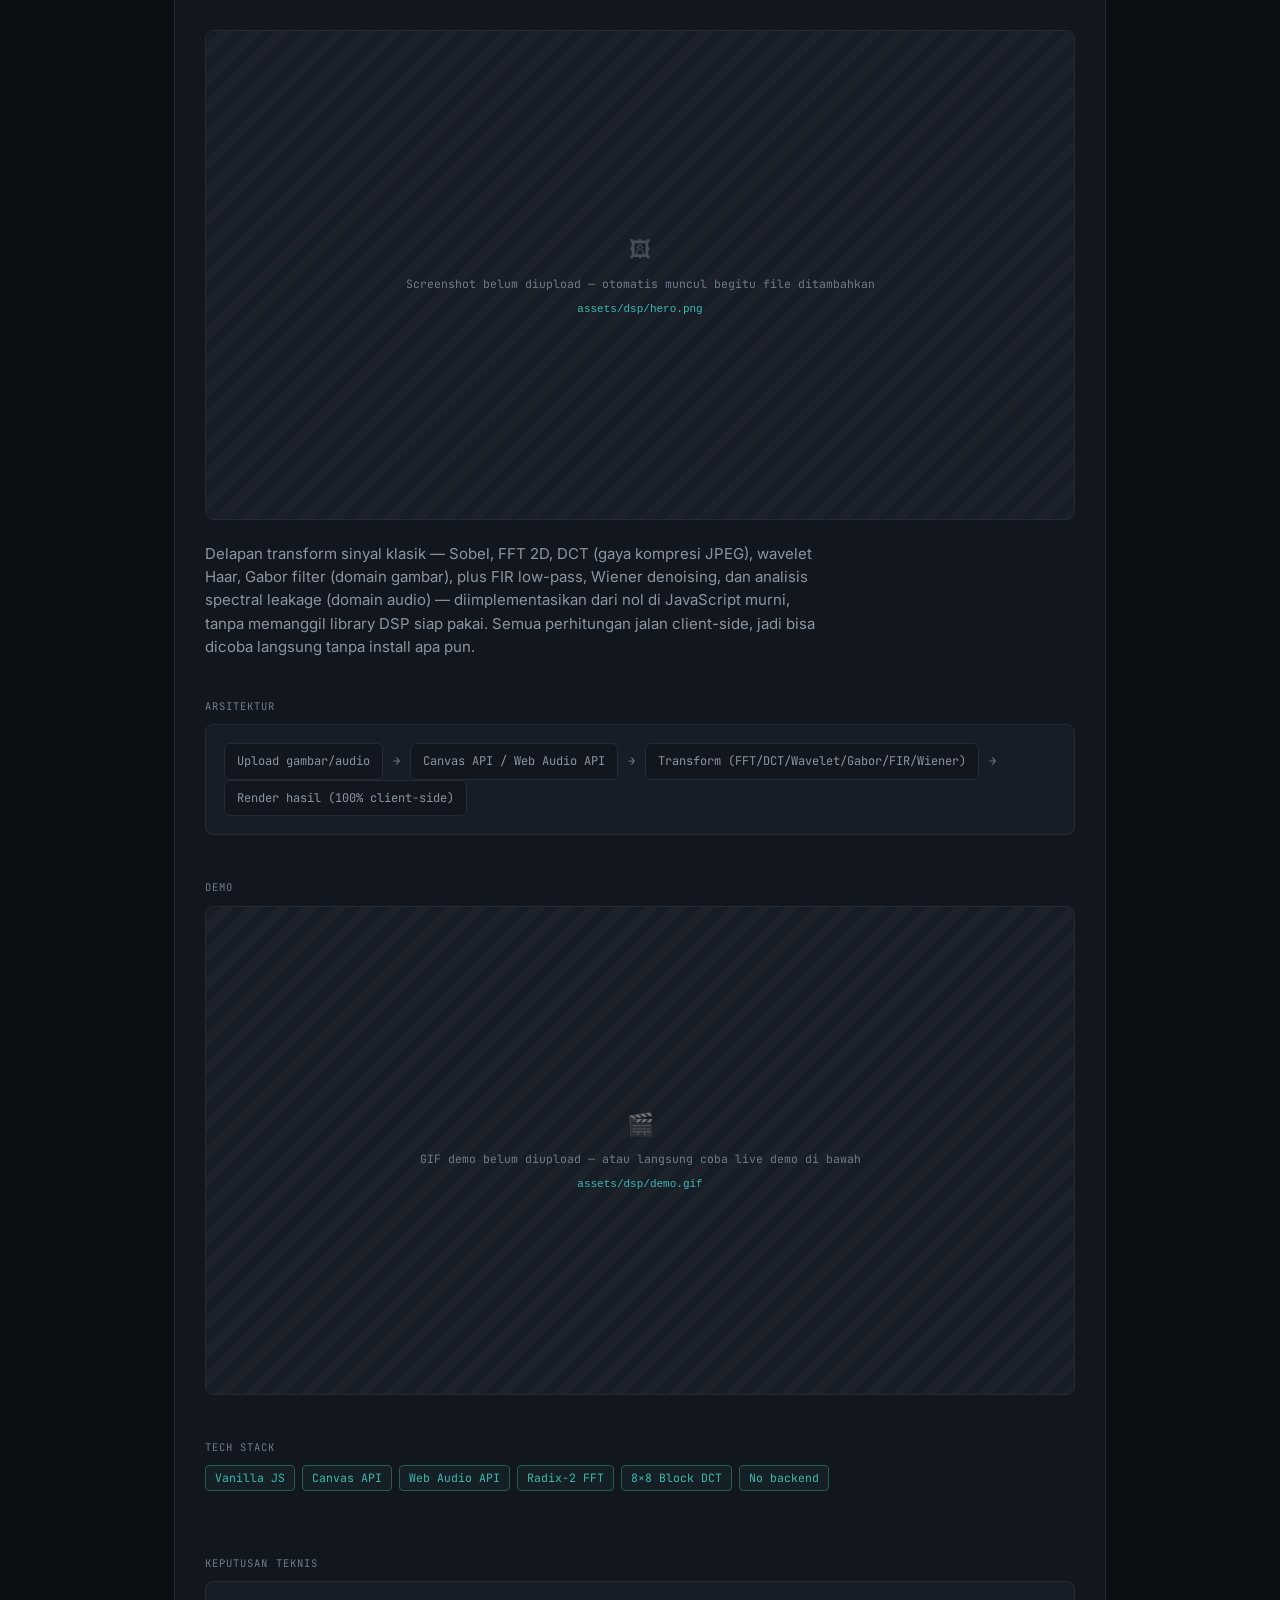
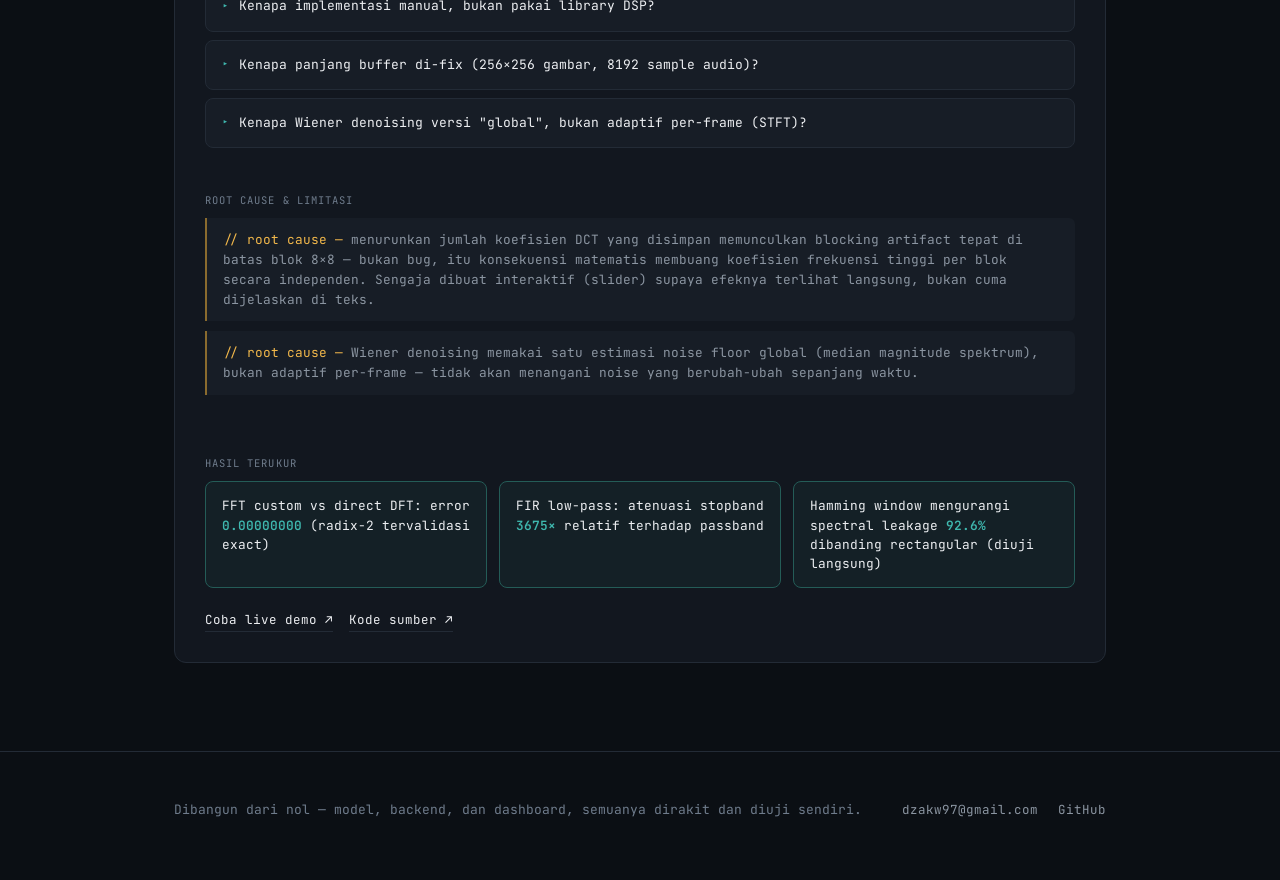
==== commit 7d5b6856: "Restrukturisasi teknis: file split, SEO, responsive breakpoints, accessibility - Pisah CSS/JS dari i" ====
--- a/index.html
+++ b/index.html
@@ -5,316 +5,67 @@
 <meta name="viewport" content="width=device-width, initial-scale=1.0">
 <title>Fale — Computer Engineering / Edge AI &amp; Network Security</title>
 <meta name="description" content="Portfolio Fale — Computer Engineering student. Proyek: deteksi objek edge AI dan sistem keamanan jaringan real-time.">
+<link rel="canonical" href="https://fale2323.github.io/">
+<link rel="icon" type="image/svg+xml" href="./assets/favicon.svg">
+
+<!-- Open Graph -->
+<meta property="og:type" content="website">
+<meta property="og:title" content="Fale — Computer Engineering / Edge AI & Network Security">
+<meta property="og:description" content="Proyek nyata: deteksi objek edge AI, sistem keamanan jaringan real-time, dan visualizer DSP interaktif — semua dengan root-cause analysis, bukan cuma daftar fitur.">
+<meta property="og:url" content="https://fale2323.github.io/">
+<meta property="og:image" content="https://fale2323.github.io/assets/edge-ai/hero.png">
+<meta property="og:image:width" content="1824">
+<meta property="og:image:height" content="671">
+<meta property="og:site_name" content="Fale — Portfolio">
+<meta property="og:locale" content="id_ID">
+
+<!-- Twitter Card -->
+<meta name="twitter:card" content="summary_large_image">
+<meta name="twitter:title" content="Fale — Computer Engineering / Edge AI & Network Security">
+<meta name="twitter:description" content="Proyek nyata: deteksi objek edge AI, sistem keamanan jaringan real-time, dan visualizer DSP interaktif.">
+<meta name="twitter:image" content="https://fale2323.github.io/assets/edge-ai/hero.png">
+
+<!-- Schema.org Person -->
+<script type="application/ld+json">
+{
+  "@context": "https://schema.org",
+  "@type": "Person",
+  "name": "Fale",
+  "url": "https://fale2323.github.io/",
+  "jobTitle": "Computer Engineering Student",
+  "affiliation": {
+    "@type": "CollegeOrUniversity",
+    "name": "Politeknik Elektronika Negeri Surabaya (PENS)"
+  },
+  "sameAs": ["https://github.com/fale2323"]
+}
+</script>
 <link rel="preconnect" href="https://fonts.googleapis.com">
 <link rel="preconnect" href="https://fonts.gstatic.com" crossorigin>
 <link href="https://fonts.googleapis.com/css2?family=Space+Grotesk:wght@500;600;700&family=Inter:wght@400;500;600&family=JetBrains+Mono:wght@400;500&display=swap" rel="stylesheet">
-<style>
-  :root{
-    --bg: #0B0F14;
-    --surface: #12171F;
-    --surface-2: #171D26;
-    --hairline: #232B36;
-    --text: #EDEFF2;
-    --text-muted: #8B95A1;
-    --text-faint: #57616E;
-    --amber: #F2B84B;
-    --amber-dim: #8A6B2E;
-    --teal: #3FB8AF;
-    --teal-dim: #245C57;
-    --alert: #E2574C;
-
-    --display: 'Space Grotesk', 'Inter', sans-serif;
-    --body: 'Inter', -apple-system, BlinkMacSystemFont, sans-serif;
-    --mono: 'JetBrains Mono', ui-monospace, 'SFMono-Regular', monospace;
-  }
-
-  *{ box-sizing: border-box; }
-  html{ scroll-behavior: smooth; }
-  @media (prefers-reduced-motion: reduce){ html{ scroll-behavior: auto; } *{ animation-duration: 0.01ms !important; animation-iteration-count: 1 !important; transition-duration: 0.01ms !important; } }
-
-  body{
-    margin:0;
-    background: var(--bg);
-    background-image:
-      radial-gradient(ellipse 900px 500px at 15% -10%, rgba(63,184,175,0.08), transparent 60%),
-      radial-gradient(ellipse 700px 500px at 100% 0%, rgba(242,184,75,0.06), transparent 55%);
-    color: var(--text);
-    font-family: var(--body);
-    line-height: 1.55;
-    -webkit-font-smoothing: antialiased;
-  }
-
-  a{ color: inherit; }
-  ::selection{ background: var(--amber); color: #14100a; }
-
-  :focus-visible{
-    outline: 2px solid var(--amber);
-    outline-offset: 3px;
-    border-radius: 2px;
-  }
-
-  .wrap{
-    max-width: 980px;
-    margin: 0 auto;
-    padding: 0 24px;
-  }
-
-  /* ---------- Nav ---------- */
-  header.nav{
-    position: sticky; top:0; z-index: 50;
-    backdrop-filter: blur(10px);
-    background: rgba(11,15,20,0.75);
-    border-bottom: 1px solid var(--hairline);
-  }
-  .nav-inner{
-    display:flex; align-items:center; justify-content:space-between;
-    padding: 16px 24px;
-    max-width: 980px; margin: 0 auto;
-  }
-  .nav-mark{
-    font-family: var(--mono); font-size: 13px; letter-spacing: 0.02em;
-    color: var(--text); text-decoration:none;
-    display:flex; align-items:center; gap:8px;
-  }
-  .nav-mark .dot{ width:7px; height:7px; border-radius:50%; background: var(--teal); box-shadow: 0 0 8px var(--teal); }
-  .nav-links{ display:flex; gap: 28px; list-style:none; margin:0; padding:0; }
-  .nav-links a{
-    font-family: var(--mono); font-size: 12.5px; text-transform: uppercase; letter-spacing: 0.08em;
-    color: var(--text-muted); text-decoration:none; transition: color .15s;
-  }
-  .nav-links a:hover{ color: var(--amber); }
-  @media (max-width: 560px){ .nav-links{ gap:16px; } .nav-links a{ font-size: 11px; } }
-
-  /* ---------- Hero ---------- */
-  .hero{
-    padding: 88px 0 64px;
-    display:grid;
-    grid-template-columns: 1.1fr 0.9fr;
-    gap: 48px;
-    align-items:center;
-  }
-  @media (max-width: 820px){ .hero{ grid-template-columns: 1fr; padding-top: 56px; } }
-
-  .eyebrow{
-    font-family: var(--mono); font-size: 12.5px; color: var(--teal);
-    letter-spacing: 0.1em; text-transform: uppercase;
-    display:flex; align-items:center; gap:10px; margin-bottom: 18px;
-  }
-  .eyebrow::before{ content:''; width:22px; height:1px; background: var(--teal-dim); }
-
-  h1{
-    font-family: var(--display); font-weight: 700;
-    font-size: clamp(2.1rem, 4.6vw, 3.3rem);
-    line-height: 1.08; letter-spacing: -0.01em;
-    margin: 0 0 20px;
-  }
-  h1 .hl{ color: var(--amber); }
-
-  .hero p.lede{
-    font-size: 17px; color: var(--text-muted); max-width: 46ch; margin: 0 0 28px;
-  }
-
-  .hero-cta{ display:flex; gap:14px; flex-wrap:wrap; }
-  .btn{
-    font-family: var(--mono); font-size: 13px; letter-spacing: 0.02em;
-    padding: 11px 18px; border-radius: 6px; text-decoration:none;
-    display:inline-flex; align-items:center; gap:8px; transition: all .15s;
-    border: 1px solid transparent;
-  }
-  .btn-primary{ background: var(--amber); color: #14100a; font-weight: 600; }
-  .btn-primary:hover{ background: #f7c66a; transform: translateY(-1px); }
-  .btn-ghost{ border-color: var(--hairline); color: var(--text); }
-  .btn-ghost:hover{ border-color: var(--teal); color: var(--teal); }
-
-  /* Signature visual: detection frame + security chip */
-  .signature{
-    position: relative;
-    background: var(--surface);
-    border: 1px solid var(--hairline);
-    border-radius: 10px;
-    padding: 22px;
-    font-family: var(--mono);
-  }
-  .sig-frame{
-    position:relative;
-    border: 1.5px dashed var(--amber-dim);
-    border-radius: 4px;
-    height: 168px;
-    background:
-      repeating-linear-gradient(0deg, transparent, transparent 23px, rgba(255,255,255,0.02) 24px),
-      linear-gradient(180deg, #171B22, #10141A);
-    overflow: hidden;
-  }
-  .sig-frame .corner{ position:absolute; width:14px; height:14px; border: 2px solid var(--amber); }
-  .sig-frame .c-tl{ top:8px; left:8px; border-right:none; border-bottom:none; }
-  .sig-frame .c-tr{ top:8px; right:8px; border-left:none; border-bottom:none; }
-  .sig-frame .c-bl{ bottom:8px; left:8px; border-right:none; border-top:none; }
-  .sig-frame .c-br{ bottom:8px; right:8px; border-left:none; border-top:none; }
-  .sig-tag{
-    position:absolute; top: 34%; left: 30%;
-    border: 1.5px solid var(--amber); border-radius: 3px;
-    width: 88px; height: 58px;
-  }
-  .sig-tag::after{
-    content: 'CAR · 0.93';
-    position:absolute; top:-20px; left:-1.5px;
-    background: var(--amber); color:#14100a;
-    font-size: 10px; padding: 2px 6px; border-radius: 2px 2px 0 0;
-    white-space:nowrap; font-weight: 500;
-  }
-  .sig-scan{
-    position:absolute; left:0; right:0; height: 1px;
-    background: linear-gradient(90deg, transparent, var(--teal), transparent);
-    top: 0; opacity: 0.8;
-    animation: scan 3.2s linear infinite;
-  }
-  @keyframes scan{ 0%{ top: 4%; } 50%{ top: 92%; } 100%{ top: 4%; } }
-
-  .sig-meta{
-    display:flex; justify-content: space-between; align-items:center;
-    margin-top: 14px; font-size: 11.5px; color: var(--text-muted);
-  }
-  .sig-chip{
-    display:inline-flex; align-items:center; gap:6px;
-    padding: 4px 9px; border-radius: 20px;
-    border: 1px solid var(--teal-dim); color: var(--teal);
-    background: rgba(63,184,175,0.06);
-  }
-  .sig-chip .dot{ width:6px; height:6px; border-radius:50%; background: var(--teal); }
-
-  /* ---------- Section shell ---------- */
-  section{ padding: 64px 0; border-top: 1px solid var(--hairline); }
-  .section-head{ margin-bottom: 36px; }
-  .section-eyebrow{
-    font-family: var(--mono); font-size: 12px; color: var(--text-faint);
-    text-transform: uppercase; letter-spacing: 0.1em; margin-bottom: 10px;
-  }
-  .section-title{
-    font-family: var(--display); font-weight: 600; font-size: clamp(1.5rem, 3vw, 2rem);
-    margin: 0;
-  }
-
-  /* ---------- About ---------- */
-  .about-grid{ display:grid; grid-template-columns: 1.3fr 1fr; gap: 40px; }
-  @media (max-width: 720px){ .about-grid{ grid-template-columns: 1fr; } }
-  .about-grid p{ color: var(--text-muted); font-size: 15.5px; }
-  .about-grid p + p{ margin-top: 14px; }
-
-  .skill-block h4{
-    font-family: var(--mono); font-size: 12px; color: var(--text-faint);
-    text-transform: uppercase; letter-spacing: 0.08em; margin: 0 0 10px;
-  }
-  .skill-block ul{ list-style:none; margin: 0 0 22px; padding:0; display:flex; flex-wrap:wrap; gap: 8px; }
-  .skill-block li{
-    font-family: var(--mono); font-size: 12.5px;
-    border: 1px solid var(--hairline); border-radius: 5px;
-    padding: 5px 10px; color: var(--text);
-    background: var(--surface);
-  }
-
-  /* ---------- Projects ---------- */
-  .project{
-    display:grid; grid-template-columns: 1fr;
-    background: var(--surface);
-    border: 1px solid var(--hairline);
-    border-radius: 12px;
-    padding: 30px;
-    margin-bottom: 24px;
-    transition: border-color .2s;
-  }
-  .project:hover{ border-color: #303B49; }
-
-  .project-top{
-    display:flex; justify-content:space-between; align-items:flex-start;
-    gap: 20px; margin-bottom: 14px; flex-wrap: wrap;
-  }
-  .project-name{ font-family: var(--display); font-weight: 600; font-size: 1.3rem; margin:0; }
-  .project-role{ font-size: 13px; color: var(--text-muted); margin: 4px 0 0; }
-
-  .metric{
-    font-family: var(--mono); text-align:right; flex-shrink:0;
-  }
-  .metric .num{ font-size: 1.4rem; font-weight: 600; color: var(--amber); line-height:1; }
-  .metric .label{ font-size: 10.5px; color: var(--text-faint); text-transform:uppercase; letter-spacing: 0.06em; margin-top:4px; }
-
-  .project-desc{ color: var(--text-muted); font-size: 15px; margin: 0 0 18px; max-width: 68ch; }
-
-  .stack-row{ display:flex; flex-wrap:wrap; gap:7px; margin-bottom: 20px; }
-  .stack-row span{
-    font-family: var(--mono); font-size: 11.5px;
-    color: var(--teal); border: 1px solid var(--teal-dim);
-    background: rgba(63,184,175,0.05);
-    padding: 3px 9px; border-radius: 4px;
-  }
-
-  .rootcause{
-    font-family: var(--mono); font-size: 12.8px;
-    background: var(--surface-2);
-    border-left: 2px solid var(--amber-dim);
-    border-radius: 0 6px 6px 0;
-    padding: 12px 16px; color: var(--text-muted);
-    margin-bottom: 16px;
-  }
-  .rootcause .k{ color: var(--amber); }
-  .rootcause + .rootcause{ margin-top: -6px; }
-
-  .project-links{ display:flex; gap: 16px; font-family: var(--mono); font-size: 12.5px; }
-  .project-links a{ color: var(--text); text-decoration:none; border-bottom: 1px solid var(--hairline); padding-bottom:1px; transition: border-color .15s, color .15s; }
-  .project-links a:hover{ color: var(--amber); border-color: var(--amber); }
-
-  .v2-badge{
-    display:inline-flex; align-items:center; gap:6px;
-    font-family: var(--mono); font-size: 11px; color: var(--bg);
-    background: var(--teal); padding: 3px 9px; border-radius: 20px;
-    font-weight: 600; margin-left: 10px; vertical-align: middle;
-  }
-
-  /* ---------- Pipeline (sequence — order is real here) ---------- */
-  .pipeline{
-    display:flex; align-items:center; gap:0; margin: 8px 0 26px;
-    font-family: var(--mono); font-size: 12px; color: var(--text-muted);
-    flex-wrap: wrap;
-  }
-  .pipeline .node{
-    border: 1px solid var(--hairline); border-radius: 6px;
-    padding: 8px 12px; background: var(--surface-2);
-    white-space: nowrap;
-  }
-  .pipeline .arrow{ padding: 0 10px; color: var(--text-faint); }
-
-  /* ---------- Footer ---------- */
-  footer{
-    padding: 48px 0 60px;
-    border-top: 1px solid var(--hairline);
-  }
-  .footer-inner{
-    display:flex; justify-content:space-between; align-items:center; flex-wrap:wrap; gap: 16px;
-  }
-  footer p{ color: var(--text-faint); font-size: 13px; margin:0; font-family: var(--mono); }
-  .footer-links{ display:flex; gap: 20px; }
-  .footer-links a{ color: var(--text-muted); text-decoration:none; font-family: var(--mono); font-size: 12.5px; transition: color .15s; }
-  .footer-links a:hover{ color: var(--amber); }
-
-  /* reveal on scroll */
-  .reveal{ opacity: 0; transform: translateY(14px); transition: opacity .5s ease, transform .5s ease; }
-  .reveal.in{ opacity: 1; transform: none; }
-  @media (prefers-reduced-motion: reduce){ .reveal{ opacity:1; transform:none; } }
-</style>
+<link rel="stylesheet" href="./assets/css/main.css">
 </head>
 <body>
+
+<a href="#top" class="skip-link">Lewati ke konten utama</a>
 
 <header class="nav">
   <div class="nav-inner">
     <a href="#top" class="nav-mark"><span class="dot"></span>fale · edge-ai / netsec</a>
-    <ul class="nav-links">
-      <li><a href="#about">Tentang</a></li>
-      <li><a href="#projects">Proyek</a></li>
-      <li><a href="#contact">Kontak</a></li>
-    </ul>
+    <button class="nav-toggle" id="nav-toggle" aria-expanded="false" aria-controls="nav-links-list" aria-label="Buka menu navigasi">
+      <span class="nav-toggle-bar"></span><span class="nav-toggle-bar"></span><span class="nav-toggle-bar"></span>
+    </button>
+    <nav aria-label="Navigasi utama">
+      <ul class="nav-links" id="nav-links-list">
+        <li><a href="#about">Tentang</a></li>
+        <li><a href="#projects">Proyek</a></li>
+        <li><a href="#contact">Kontak</a></li>
+      </ul>
+    </nav>
   </div>
 </header>
 
-<main id="top">
+<main id="top" tabindex="-1">
   <div class="wrap">
     <section class="hero" style="border-top:none; padding-top:88px;">
       <div>
@@ -338,6 +89,34 @@
         <div class="sig-meta">
           <span>edge-node → central-server</span>
           <span class="sig-chip"><span class="dot"></span>TLS 1.2</span>
+        </div>
+      </div>
+    </section>
+
+
+    <section class="metrics-section reveal" aria-labelledby="live-metrics-heading">
+      <div class="section-head">
+        <div class="section-eyebrow">Live dari GitHub</div>
+        <h2 class="section-title" id="live-metrics-heading" style="font-size:1.1rem;">Statistik repo, diambil langsung — bukan angka statis</h2>
+      </div>
+      <div class="metrics-grid" id="live-metrics-grid">
+        <div class="metric-card" data-repo="fale2323/edge-ai-secure-surveillance">
+          <div class="mc-name">edge-ai-secure-surveillance</div>
+          <div class="mc-row"><span class="mc-val" data-field="stars">—</span><span class="mc-label">Stars</span></div>
+          <div class="mc-row"><span class="mc-val" data-field="commit">—</span><span class="mc-label">Commit terakhir</span></div>
+          <div class="mc-status" data-status aria-live="polite">memuat…</div>
+        </div>
+        <div class="metric-card" data-repo="fale2323/smart-parking-detection">
+          <div class="mc-name">smart-parking-detection</div>
+          <div class="mc-row"><span class="mc-val" data-field="stars">—</span><span class="mc-label">Stars</span></div>
+          <div class="mc-row"><span class="mc-val" data-field="commit">—</span><span class="mc-label">Commit terakhir</span></div>
+          <div class="mc-status" data-status aria-live="polite">memuat…</div>
+        </div>
+        <div class="metric-card" data-repo="fale2323/fale2323.github.io">
+          <div class="mc-name">fale2323.github.io (portfolio + dsp)</div>
+          <div class="mc-row"><span class="mc-val" data-field="stars">—</span><span class="mc-label">Stars</span></div>
+          <div class="mc-row"><span class="mc-val" data-field="commit">—</span><span class="mc-label">Commit terakhir</span></div>
+          <div class="mc-status" data-status aria-live="polite">memuat…</div>
         </div>
       </div>
     </section>
@@ -390,6 +169,14 @@
           </div>
         </div>
 
+        <!-- 1. Hero Screenshot -->
+        <div class="proj-sub">
+          <div class="media-slot" data-ratio="wide">
+            <img src="./assets/edge-ai/hero.png" alt="Screenshot dashboard Edge-AI Secure Surveillance — panel status sistem menunjukkan ketiga service online, counter event, dan FPS inferensi" loading="lazy" width="1824" height="671">
+          </div>
+        </div>
+
+        <!-- 2. Short Description -->
         <p class="project-desc">
           Edge node menjalankan YOLOv8n untuk deteksi objek dan mengirim hasilnya lewat HTTPS ke central server —
           sementara service terpisah menyadap trafik jaringan itu sendiri: inspeksi TLS ClientHello, cross-reference
@@ -397,20 +184,69 @@
           yang mengawasi dunia fisik dan jalur komunikasinya sekaligus.
         </p>
 
-        <div class="pipeline" aria-label="Alur data">
-          <span class="node">edge-node (YOLOv8n)</span><span class="arrow">→ HTTPS →</span>
-          <span class="node">central-server (FastAPI + dashboard)</span>
-          <span class="arrow">← disadap oleh →</span>
-          <span class="node">security-monitor (Scapy + TLS inspector)</span>
-        </div>
-
-        <div class="stack-row">
-          <span>YOLOv8n</span><span>Scapy</span><span>FastAPI</span><span>Streamlit</span>
-          <span>Docker Compose</span><span>Self-signed TLS</span><span>Feodo Tracker</span>
-        </div>
-
-        <div class="rootcause"><span class="k">// root cause —</span> inspeksi sertifikat gagal untuk sertifikat besar yang terfragmentasi lintas beberapa paket TCP, karena Scapy dipakai tanpa TCP stream reassembly. Didokumentasikan sebagai limitasi, bukan disembunyikan.</div>
-        <div class="rootcause"><span class="k">// root cause —</span> rule "SNI mencurigakan" pakai heuristik entropy Shannon — bisa false-positive pada subdomain CDN yang memang random-looking. Severity sengaja diset medium, bukan high, untuk mencerminkan ketidakpastian itu.</div>
+        <!-- 3. Architecture Diagram -->
+        <div class="proj-sub">
+          <div class="proj-sub-label">Arsitektur</div>
+          <div class="arch-diagram" aria-label="Alur data 3 service">
+            <span class="node">edge-node (YOLOv8n)</span><span class="arrow">→ HTTPS →</span>
+            <span class="node">central-server (FastAPI + dashboard)</span>
+            <span class="arrow">← disadap oleh →</span>
+            <span class="node">security-monitor (Scapy + TLS inspector)</span>
+          </div>
+        </div>
+
+        <!-- 4. GIF Demo -->
+        <div class="proj-sub">
+          <div class="proj-sub-label">Demo</div>
+          <div class="media-slot" data-ratio="16-9">
+            <img src="./assets/edge-ai/demo.gif" alt="Demo animasi dashboard Edge-AI Secure Surveillance menampilkan deteksi live dan alert keamanan" loading="lazy"
+                 onerror="this.style.display='none'; this.nextElementSibling.style.display='flex';">
+            <div class="media-placeholder" style="display:none;">
+              <span class="icon">🎬</span>
+              <span>GIF demo belum diupload</span>
+              <code>assets/edge-ai/demo.gif</code>
+            </div>
+          </div>
+        </div>
+
+        <!-- 5. Tech Stack -->
+        <div class="proj-sub">
+          <div class="proj-sub-label">Tech Stack</div>
+          <div class="stack-row">
+            <span>YOLOv8n</span><span>Scapy</span><span>FastAPI</span><span>Streamlit</span>
+            <span>Docker Compose</span><span>Self-signed TLS</span><span>Feodo Tracker</span>
+          </div>
+        </div>
+
+        <!-- 6. Engineering Decisions -->
+        <div class="proj-sub">
+          <div class="proj-sub-label">Keputusan Teknis</div>
+          <div class="decisions">
+            <details>
+              <summary>Kenapa HTTPS (self-signed), bukan HTTP polos, antar service?</summary>
+              <div class="decision-body">Supaya security-monitor punya trafik TLS <em>asli</em> untuk diinspeksi — ClientHello, cipher suite, SNI — bukan simulasi. Trade-off: perlu setup sertifikat self-signed dan security-monitor harus bisa membaca ClientHello tanpa decrypt isi payload-nya.</div>
+            </details>
+            <details>
+              <summary>Kenapa topologi disimulasikan sebagai 2 mesin terpisah, bukan localhost?</summary>
+              <div class="decision-body">Trafik antar container lewat Docker network jauh lebih realistis untuk disadap dibanding komunikasi dalam satu proses/localhost — supaya network_monitor.py benar-benar menangkap paket TCP/TLS sungguhan, bukan loopback yang perilakunya berbeda.</div>
+            </details>
+            <details>
+              <summary>Kenapa status container di dashboard pakai heartbeat, bukan Docker socket?</summary>
+              <div class="decision-body">Akses ke /var/run/docker.sock butuh privilege tambahan dan mengubah arsitektur container (mount socket = permukaan serangan lebih besar). Heartbeat self-report tiap service ke central-server cukup untuk menunjukkan status online/stale tanpa privilege ekstra.</div>
+            </details>
+            <details>
+              <summary>Kenapa simulasi threat default OFF dan selalu berlabel "SIMULATED"?</summary>
+              <div class="decision-body">Fitur demo (SIMULATE_THREATS) sengaja dibuat eksplisit dan tidak pernah menyamar sebagai temuan asli — bahkan di file log. Prioritasnya: dashboard tidak boleh pernah menyesatkan soal apa yang beneran terdeteksi vs apa yang cuma demo.</div>
+            </details>
+          </div>
+        </div>
+
+        <!-- 7. Root Cause -->
+        <div class="proj-sub">
+          <div class="proj-sub-label">Root Cause &amp; Limitasi</div>
+          <div class="rootcause"><span class="k">// root cause —</span> inspeksi sertifikat gagal untuk sertifikat besar yang terfragmentasi lintas beberapa paket TCP, karena Scapy dipakai tanpa TCP stream reassembly. Didokumentasikan sebagai limitasi, bukan disembunyikan.</div>
+          <div class="rootcause"><span class="k">// root cause —</span> rule "SNI mencurigakan" pakai heuristik entropy Shannon — bisa false-positive pada subdomain CDN yang memang random-looking. Severity sengaja diset medium, bukan high, untuk mencerminkan ketidakpastian itu.</div>
+        </div>
 
         <p style="font-family: var(--mono); font-size: 12.8px; color: var(--text-muted); margin: 0 0 16px;">
           v2 menambahkan: logging berjenjang dengan rotasi, statistik operasional real-time (paket, TLS, FPS, uptime),
@@ -418,6 +254,17 @@
           tanpa mengubah arsitektur yang sudah berjalan.
         </p>
 
+        <!-- Project Outcomes -->
+        <div class="proj-sub">
+          <div class="proj-sub-label">Hasil Terukur</div>
+          <div class="outcomes-grid">
+            <div class="outcome-card"><div class="oc-text"><span class="hl">100%</span> andal pada testing TLS ClientHello terhadap badssl.com, expired.badssl.com, tls-v1-0.badssl.com</div></div>
+            <div class="outcome-card"><div class="oc-text"><span class="hl">0</span> false positive rule domain-blacklist/SNI saat trafik legit (google-analytics.com) terekam live</div></div>
+            <div class="outcome-card"><div class="oc-text">Seluruh endpoint API &amp; rule keamanan lolos <span class="hl">automated testing</span> sebelum deploy</div></div>
+          </div>
+        </div>
+
+        <!-- 8. GitHub -->
         <div class="project-links">
           <a href="https://github.com/fale2323/edge-ai-secure-surveillance" target="_blank" rel="noopener">Kode sumber ↗</a>
         </div>
@@ -436,6 +283,20 @@
           </div>
         </div>
 
+        <!-- 1. Hero Screenshot (placeholder — belum ada capture) -->
+        <div class="proj-sub">
+          <div class="media-slot" data-ratio="16-9">
+            <img src="./assets/smart-parking/hero.png" alt="Screenshot dashboard Smart Parking Detection" loading="lazy"
+                 onerror="this.style.display='none'; this.nextElementSibling.style.display='flex';">
+            <div class="media-placeholder" style="display:none;">
+              <span class="icon">🖼</span>
+              <span>Screenshot belum diupload — otomatis muncul begitu file ditambahkan</span>
+              <code>assets/smart-parking/hero.png</code>
+            </div>
+          </div>
+        </div>
+
+        <!-- 2. Short Description -->
         <p class="project-desc">
           Model YOLOv8n dilatih untuk mendeteksi kendaraan pada citra area parkir, dibungkus sebagai endpoint FastAPI
           <code style="font-family:var(--mono); color:var(--teal);">/predict</code>, dikontainerisasi dengan Docker,
@@ -443,12 +304,70 @@
           native <code style="font-family:var(--mono); color:var(--teal);">.pt</code> dipilih berdasarkan hasil pengukuran, bukan asumsi.
         </p>
 
-        <div class="stack-row">
-          <span>YOLOv8n</span><span>FastAPI</span><span>Docker</span><span>Streamlit</span><span>ONNX (dievaluasi)</span>
-        </div>
-
-        <div class="rootcause"><span class="k">// root cause —</span> model gagal mendeteksi individual kendaraan pada foto wide-shot dengan banyak kendaraan kecil. Bukan soal sudut kamera — akar masalahnya adalah skala objek relatif terhadap ukuran frame.</div>
-
+        <!-- 3. Architecture Diagram -->
+        <div class="proj-sub">
+          <div class="proj-sub-label">Arsitektur</div>
+          <div class="arch-diagram" aria-label="Alur permintaan deteksi">
+            <span class="node">Client / gambar upload</span><span class="arrow">→ POST /predict →</span>
+            <span class="node">FastAPI (Docker)</span><span class="arrow">→ inferensi →</span>
+            <span class="node">YOLOv8n (.pt)</span><span class="arrow">→</span>
+            <span class="node">Dashboard Streamlit</span>
+          </div>
+        </div>
+
+        <!-- 4. GIF Demo -->
+        <div class="proj-sub">
+          <div class="proj-sub-label">Demo</div>
+          <div class="media-slot" data-ratio="16-9">
+            <img src="./assets/smart-parking/demo.gif" alt="Demo animasi deteksi okupansi parkir" loading="lazy"
+                 onerror="this.style.display='none'; this.nextElementSibling.style.display='flex';">
+            <div class="media-placeholder" style="display:none;">
+              <span class="icon">🎬</span>
+              <span>GIF demo belum diupload</span>
+              <code>assets/smart-parking/demo.gif</code>
+            </div>
+          </div>
+        </div>
+
+        <!-- 5. Tech Stack -->
+        <div class="proj-sub">
+          <div class="proj-sub-label">Tech Stack</div>
+          <div class="stack-row">
+            <span>YOLOv8n</span><span>FastAPI</span><span>Docker</span><span>Streamlit</span><span>ONNX (dievaluasi)</span>
+          </div>
+        </div>
+
+        <!-- 6. Engineering Decisions -->
+        <div class="proj-sub">
+          <div class="proj-sub-label">Keputusan Teknis</div>
+          <div class="decisions">
+            <details>
+              <summary>Kenapa akhirnya native .pt, padahal sudah benchmark ONNX?</summary>
+              <div class="decision-body">ONNX dievaluasi untuk potensi speedup inferensi, tapi hasil benchmark menunjukkan overhead konversi tidak sebanding dengan gain di skala penggunaan proyek ini. Keputusan diambil dari data pengukuran, bukan asumsi bahwa "ONNX pasti lebih cepat".</div>
+            </details>
+            <details>
+              <summary>Kenapa FastAPI, bukan Flask?</summary>
+              <div class="decision-body">Validasi request otomatis lewat Pydantic dan dukungan async bawaan — pola yang sama juga dipakai lagi di central-server pada proyek capstone, jadi konsisten di seluruh portfolio.</div>
+            </details>
+          </div>
+        </div>
+
+        <!-- 7. Root Cause -->
+        <div class="proj-sub">
+          <div class="proj-sub-label">Root Cause &amp; Limitasi</div>
+          <div class="rootcause"><span class="k">// root cause —</span> model gagal mendeteksi individual kendaraan pada foto wide-shot dengan banyak kendaraan kecil. Bukan soal sudut kamera — akar masalahnya adalah skala objek relatif terhadap ukuran frame.</div>
+        </div>
+
+        <!-- Project Outcomes -->
+        <div class="proj-sub">
+          <div class="proj-sub-label">Hasil Terukur</div>
+          <div class="outcomes-grid">
+            <div class="outcome-card"><div class="oc-text"><span class="hl">98.5%</span> mAP50 pada validation set</div></div>
+            <div class="outcome-card"><div class="oc-text">Endpoint FastAPI terverifikasi jalan <span class="hl">end-to-end</span> di dalam container Docker</div></div>
+          </div>
+        </div>
+
+        <!-- 8. GitHub -->
         <div class="project-links">
           <a href="https://github.com/fale2323/smart-parking-detection" target="_blank" rel="noopener">Kode sumber ↗</a>
         </div>
@@ -467,18 +386,97 @@
           </div>
         </div>
 
+        <!-- 1. Hero Screenshot (placeholder — belum ada capture) -->
+        <div class="proj-sub">
+          <div class="media-slot" data-ratio="16-9">
+            <img src="./assets/dsp/hero.png" alt="Screenshot DSP Visualizer menampilkan transform gambar dan audio" loading="lazy"
+                 onerror="this.style.display='none'; this.nextElementSibling.style.display='flex';">
+            <div class="media-placeholder" style="display:none;">
+              <span class="icon">🖼</span>
+              <span>Screenshot belum diupload — otomatis muncul begitu file ditambahkan</span>
+              <code>assets/dsp/hero.png</code>
+            </div>
+          </div>
+        </div>
+
+        <!-- 2. Short Description -->
         <p class="project-desc">
-          Lima transform sinyal klasik — Sobel, FFT 2D, DCT (gaya kompresi JPEG), wavelet Haar, dan Gabor filter —
-          diimplementasikan dari nol di JavaScript murni, tanpa memanggil library DSP siap pakai. Semua perhitungan
-          jalan client-side, jadi bisa dicoba langsung tanpa install apa pun.
+          Delapan transform sinyal klasik — Sobel, FFT 2D, DCT (gaya kompresi JPEG), wavelet Haar, Gabor filter (domain gambar),
+          plus FIR low-pass, Wiener denoising, dan analisis spectral leakage (domain audio) — diimplementasikan dari nol
+          di JavaScript murni, tanpa memanggil library DSP siap pakai. Semua perhitungan jalan client-side, jadi bisa
+          dicoba langsung tanpa install apa pun.
         </p>
 
-        <div class="stack-row">
-          <span>Vanilla JS</span><span>Canvas API</span><span>Radix-2 FFT</span><span>8×8 Block DCT</span><span>No backend</span>
-        </div>
-
-        <div class="rootcause"><span class="k">// root cause —</span> menurunkan jumlah koefisien DCT yang disimpan memunculkan blocking artifact tepat di batas blok 8×8 — bukan bug, itu konsekuensi matematis membuang koefisien frekuensi tinggi per blok secara independen. Sengaja dibuat interaktif (slider) supaya efeknya terlihat langsung, bukan cuma dijelaskan di teks.</div>
-
+        <!-- 3. Architecture Diagram -->
+        <div class="proj-sub">
+          <div class="proj-sub-label">Arsitektur</div>
+          <div class="arch-diagram" aria-label="Alur pemrosesan sinyal di browser">
+            <span class="node">Upload gambar/audio</span><span class="arrow">→</span>
+            <span class="node">Canvas API / Web Audio API</span><span class="arrow">→</span>
+            <span class="node">Transform (FFT/DCT/Wavelet/Gabor/FIR/Wiener)</span><span class="arrow">→</span>
+            <span class="node">Render hasil (100% client-side)</span>
+          </div>
+        </div>
+
+        <!-- 4. GIF Demo -->
+        <div class="proj-sub">
+          <div class="proj-sub-label">Demo</div>
+          <div class="media-slot" data-ratio="16-9">
+            <img src="./assets/dsp/demo.gif" alt="Demo animasi DSP Visualizer" loading="lazy"
+                 onerror="this.style.display='none'; this.nextElementSibling.style.display='flex';">
+            <div class="media-placeholder" style="display:none;">
+              <span class="icon">🎬</span>
+              <span>GIF demo belum diupload — atau langsung coba live demo di bawah</span>
+              <code>assets/dsp/demo.gif</code>
+            </div>
+          </div>
+        </div>
+
+        <!-- 5. Tech Stack -->
+        <div class="proj-sub">
+          <div class="proj-sub-label">Tech Stack</div>
+          <div class="stack-row">
+            <span>Vanilla JS</span><span>Canvas API</span><span>Web Audio API</span><span>Radix-2 FFT</span><span>8×8 Block DCT</span><span>No backend</span>
+          </div>
+        </div>
+
+        <!-- 6. Engineering Decisions -->
+        <div class="proj-sub">
+          <div class="proj-sub-label">Keputusan Teknis</div>
+          <div class="decisions">
+            <details>
+              <summary>Kenapa implementasi manual, bukan pakai library DSP?</summary>
+              <div class="decision-body">Supaya bisa jalan 100% client-side tanpa backend (bisa langsung di-host di GitHub Pages sebagai live demo), dan supaya pemahaman matematikanya bisa dibuktikan langsung dari kode — bukan cuma "saya tahu cara pakai library X".</div>
+            </details>
+            <details>
+              <summary>Kenapa panjang buffer di-fix (256×256 gambar, 8192 sample audio)?</summary>
+              <div class="decision-body">Radix-2 FFT butuh panjang input pangkat 2. Trade-off-nya: gambar/audio besar otomatis di-downsample ke ukuran kerja tetap, demi performa yang konsisten di semua device — bukan performa terbaik untuk file besar.</div>
+            </details>
+            <details>
+              <summary>Kenapa Wiener denoising versi "global", bukan adaptif per-frame (STFT)?</summary>
+              <div class="decision-body">Wiener filter adaptif per-frame (overlap-add STFT) jauh lebih kompleks untuk didemokan interaktif di browser. Versi global (satu estimasi noise floor untuk seluruh sinyal) cukup untuk menunjukkan prinsipnya — limitasinya didokumentasikan eksplisit, bukan disamarkan seolah setara software profesional.</div>
+            </details>
+          </div>
+        </div>
+
+        <!-- 7. Root Cause -->
+        <div class="proj-sub">
+          <div class="proj-sub-label">Root Cause &amp; Limitasi</div>
+          <div class="rootcause"><span class="k">// root cause —</span> menurunkan jumlah koefisien DCT yang disimpan memunculkan blocking artifact tepat di batas blok 8×8 — bukan bug, itu konsekuensi matematis membuang koefisien frekuensi tinggi per blok secara independen. Sengaja dibuat interaktif (slider) supaya efeknya terlihat langsung, bukan cuma dijelaskan di teks.</div>
+          <div class="rootcause"><span class="k">// root cause —</span> Wiener denoising memakai satu estimasi noise floor global (median magnitude spektrum), bukan adaptif per-frame — tidak akan menangani noise yang berubah-ubah sepanjang waktu.</div>
+        </div>
+
+        <!-- Project Outcomes -->
+        <div class="proj-sub">
+          <div class="proj-sub-label">Hasil Terukur</div>
+          <div class="outcomes-grid">
+            <div class="outcome-card"><div class="oc-text">FFT custom vs direct DFT: error <span class="hl">0.00000000</span> (radix-2 tervalidasi exact)</div></div>
+            <div class="outcome-card"><div class="oc-text">FIR low-pass: atenuasi stopband <span class="hl">3675×</span> relatif terhadap passband</div></div>
+            <div class="outcome-card"><div class="oc-text">Hamming window mengurangi spectral leakage <span class="hl">92.6%</span> dibanding rectangular (diuji langsung)</div></div>
+          </div>
+        </div>
+
+        <!-- 8. GitHub -->
         <div class="project-links">
           <a href="./dsp/" target="_blank" rel="noopener">Coba live demo ↗</a>
           <a href="https://github.com/fale2323/fale2323.github.io/tree/main/dsp" target="_blank" rel="noopener">Kode sumber ↗</a>
@@ -498,19 +496,8 @@
   </footer>
 </main>
 
-<script>
-  if (!window.matchMedia('(prefers-reduced-motion: reduce)').matches) {
-    var els = document.querySelectorAll('.reveal');
-    var io = new IntersectionObserver(function(entries){
-      entries.forEach(function(e){
-        if (e.isIntersecting) { e.target.classList.add('in'); io.unobserve(e.target); }
-      });
-    }, { threshold: 0.12 });
-    els.forEach(function(el){ io.observe(el); });
-  } else {
-    document.querySelectorAll('.reveal').forEach(function(el){ el.classList.add('in'); });
-  }
-</script>
-
+
+
+<script src="./assets/js/main.js" defer></script>
 </body>
 </html>
--- a/assets/css/main.css
+++ b/assets/css/main.css
@@ -0,0 +1,476 @@
+:root{
+    --bg: #0B0F14;
+    --surface: #12171F;
+    --surface-2: #171D26;
+    --hairline: #232B36;
+    --text: #EDEFF2;
+    --text-muted: #8B95A1;
+    --text-faint: #6F7C8C; /* lightened from #57616E — original only hit 3.06:1 contrast on --bg, fails WCAG AA (needs 4.5:1) for normal-size text */
+    --amber: #F2B84B;
+    --amber-dim: #8A6B2E;
+    --teal: #3FB8AF;
+    --teal-dim: #245C57;
+    --alert: #E2574C;
+
+    --display: 'Space Grotesk', 'Inter', sans-serif;
+    --body: 'Inter', -apple-system, BlinkMacSystemFont, sans-serif;
+    --mono: 'JetBrains Mono', ui-monospace, 'SFMono-Regular', monospace;
+  }
+
+  *{ box-sizing: border-box; }
+  html{ scroll-behavior: smooth; }
+  @media (prefers-reduced-motion: reduce){ html{ scroll-behavior: auto; } *{ animation-duration: 0.01ms !important; animation-iteration-count: 1 !important; transition-duration: 0.01ms !important; } }
+
+  body{
+    margin:0;
+    background: var(--bg);
+    background-image:
+      radial-gradient(ellipse 900px 500px at 15% -10%, rgba(63,184,175,0.08), transparent 60%),
+      radial-gradient(ellipse 700px 500px at 100% 0%, rgba(242,184,75,0.06), transparent 55%);
+    color: var(--text);
+    font-family: var(--body);
+    line-height: 1.55;
+    -webkit-font-smoothing: antialiased;
+  }
+
+  a{ color: inherit; }
+  ::selection{ background: var(--amber); color: #14100a; }
+
+  :focus-visible{
+    outline: 2px solid var(--amber);
+    outline-offset: 3px;
+    border-radius: 2px;
+  }
+
+  .wrap{
+    max-width: 980px;
+    margin: 0 auto;
+    padding: 0 24px;
+  }
+
+  /* ---------- Nav ---------- */
+  header.nav{
+    position: sticky; top:0; z-index: 50;
+    backdrop-filter: blur(10px);
+    background: rgba(11,15,20,0.75);
+    border-bottom: 1px solid var(--hairline);
+  }
+  .nav-inner{
+    display:flex; align-items:center; justify-content:space-between;
+    padding: 16px 24px;
+    max-width: 980px; margin: 0 auto;
+  }
+  .nav-mark{
+    font-family: var(--mono); font-size: 13px; letter-spacing: 0.02em;
+    color: var(--text); text-decoration:none;
+    display:flex; align-items:center; gap:8px;
+  }
+  .nav-mark .dot{ width:7px; height:7px; border-radius:50%; background: var(--teal); box-shadow: 0 0 8px var(--teal); }
+  .nav-links{ display:flex; gap: 28px; list-style:none; margin:0; padding:0; }
+  .nav-links a{
+    font-family: var(--mono); font-size: 12.5px; text-transform: uppercase; letter-spacing: 0.08em;
+    color: var(--text-muted); text-decoration:none; transition: color .15s;
+  }
+  .nav-links a:hover{ color: var(--amber); }
+
+  .nav-toggle{
+    display:none; flex-direction:column; justify-content:center; gap:5px;
+    width:44px; height:44px; background:none; border:1px solid var(--hairline); border-radius:6px;
+    cursor:pointer; padding:0;
+  }
+  .nav-toggle-bar{ width:18px; height:1.5px; background:var(--text); margin:0 auto; transition: transform .2s, opacity .2s; }
+  .nav-toggle[aria-expanded="true"] .nav-toggle-bar:nth-child(1){ transform: translateY(6.5px) rotate(45deg); }
+  .nav-toggle[aria-expanded="true"] .nav-toggle-bar:nth-child(2){ opacity:0; }
+  .nav-toggle[aria-expanded="true"] .nav-toggle-bar:nth-child(3){ transform: translateY(-6.5px) rotate(-45deg); }
+
+  /* ---------- Hero ---------- */
+  .hero{
+    padding: 88px 0 64px;
+    display:grid;
+    grid-template-columns: 1.1fr 0.9fr;
+    gap: 48px;
+    align-items:center;
+  }
+  @media (max-width: 820px){ .hero{ grid-template-columns: 1fr; } }
+
+  .eyebrow{
+    font-family: var(--mono); font-size: 12.5px; color: var(--teal);
+    letter-spacing: 0.1em; text-transform: uppercase;
+    display:flex; align-items:center; gap:10px; margin-bottom: 18px;
+  }
+  .eyebrow::before{ content:''; width:22px; height:1px; background: var(--teal-dim); }
+
+  h1{
+    font-family: var(--display); font-weight: 700;
+    font-size: clamp(2.1rem, 4.6vw, 3.3rem);
+    line-height: 1.08; letter-spacing: -0.01em;
+    margin: 0 0 20px;
+  }
+  h1 .hl{ color: var(--amber); }
+
+  .hero p.lede{
+    font-size: 17px; color: var(--text-muted); max-width: 46ch; margin: 0 0 28px;
+  }
+
+  .hero-cta{ display:flex; gap:14px; flex-wrap:wrap; }
+  .btn{
+    font-family: var(--mono); font-size: 13px; letter-spacing: 0.02em;
+    padding: 11px 18px; border-radius: 6px; text-decoration:none;
+    display:inline-flex; align-items:center; gap:8px; transition: all .15s;
+    border: 1px solid transparent;
+  }
+  .btn-primary{ background: var(--amber); color: #14100a; font-weight: 600; }
+  .btn-primary:hover{ background: #f7c66a; transform: translateY(-1px); }
+  .btn-ghost{ border-color: var(--hairline); color: var(--text); }
+  .btn-ghost:hover{ border-color: var(--teal); color: var(--teal); }
+
+  /* Signature visual: detection frame + security chip */
+  .signature{
+    position: relative;
+    background: var(--surface);
+    border: 1px solid var(--hairline);
+    border-radius: 10px;
+    padding: 22px;
+    font-family: var(--mono);
+  }
+  .sig-frame{
+    position:relative;
+    border: 1.5px dashed var(--amber-dim);
+    border-radius: 4px;
+    height: 168px;
+    background:
+      repeating-linear-gradient(0deg, transparent, transparent 23px, rgba(255,255,255,0.02) 24px),
+      linear-gradient(180deg, #171B22, #10141A);
+    overflow: hidden;
+  }
+  .sig-frame .corner{ position:absolute; width:14px; height:14px; border: 2px solid var(--amber); }
+  .sig-frame .c-tl{ top:8px; left:8px; border-right:none; border-bottom:none; }
+  .sig-frame .c-tr{ top:8px; right:8px; border-left:none; border-bottom:none; }
+  .sig-frame .c-bl{ bottom:8px; left:8px; border-right:none; border-top:none; }
+  .sig-frame .c-br{ bottom:8px; right:8px; border-left:none; border-top:none; }
+  .sig-tag{
+    position:absolute; top: 34%; left: 30%;
+    border: 1.5px solid var(--amber); border-radius: 3px;
+    width: 88px; height: 58px;
+  }
+  .sig-tag::after{
+    content: 'CAR · 0.93';
+    position:absolute; top:-20px; left:-1.5px;
+    background: var(--amber); color:#14100a;
+    font-size: 10px; padding: 2px 6px; border-radius: 2px 2px 0 0;
+    white-space:nowrap; font-weight: 500;
+  }
+  .sig-scan{
+    position:absolute; left:0; right:0; height: 1px;
+    background: linear-gradient(90deg, transparent, var(--teal), transparent);
+    top: 0; opacity: 0.8;
+    animation: scan 3.2s linear infinite;
+  }
+  @keyframes scan{ 0%{ top: 4%; } 50%{ top: 92%; } 100%{ top: 4%; } }
+
+  .sig-meta{
+    display:flex; justify-content: space-between; align-items:center;
+    margin-top: 14px; font-size: 11.5px; color: var(--text-muted);
+  }
+  .sig-chip{
+    display:inline-flex; align-items:center; gap:6px;
+    padding: 4px 9px; border-radius: 20px;
+    border: 1px solid var(--teal-dim); color: var(--teal);
+    background: rgba(63,184,175,0.06);
+  }
+  .sig-chip .dot{ width:6px; height:6px; border-radius:50%; background: var(--teal); }
+
+  /* ---------- Section shell ---------- */
+  section{ padding: 64px 0; border-top: 1px solid var(--hairline); }
+  .section-head{ margin-bottom: 36px; }
+  .section-eyebrow{
+    font-family: var(--mono); font-size: 12px; color: var(--text-faint);
+    text-transform: uppercase; letter-spacing: 0.1em; margin-bottom: 10px;
+  }
+  .section-title{
+    font-family: var(--display); font-weight: 600; font-size: clamp(1.5rem, 3vw, 2rem);
+    margin: 0;
+  }
+
+  /* ---------- About ---------- */
+  .about-grid{ display:grid; grid-template-columns: 1.3fr 1fr; gap: 40px; }
+  @media (max-width: 720px){ .about-grid{ grid-template-columns: 1fr; } }
+  .about-grid p{ color: var(--text-muted); font-size: 15.5px; }
+  .about-grid p + p{ margin-top: 14px; }
+
+  .skill-block h4{
+    font-family: var(--mono); font-size: 12px; color: var(--text-faint);
+    text-transform: uppercase; letter-spacing: 0.08em; margin: 0 0 10px;
+  }
+  .skill-block ul{ list-style:none; margin: 0 0 22px; padding:0; display:flex; flex-wrap:wrap; gap: 8px; }
+  .skill-block li{
+    font-family: var(--mono); font-size: 12.5px;
+    border: 1px solid var(--hairline); border-radius: 5px;
+    padding: 5px 10px; color: var(--text);
+    background: var(--surface);
+  }
+
+  /* ---------- Projects ---------- */
+  .project{
+    display:grid; grid-template-columns: 1fr;
+    background: var(--surface);
+    border: 1px solid var(--hairline);
+    border-radius: 12px;
+    padding: 30px;
+    margin-bottom: 24px;
+    transition: border-color .2s;
+  }
+  .project:hover{ border-color: #303B49; }
+
+  .project-top{
+    display:flex; justify-content:space-between; align-items:flex-start;
+    gap: 20px; margin-bottom: 14px; flex-wrap: wrap;
+  }
+  .project-name{ font-family: var(--display); font-weight: 600; font-size: 1.3rem; margin:0; }
+  .project-role{ font-size: 13px; color: var(--text-muted); margin: 4px 0 0; }
+
+  .metric{
+    font-family: var(--mono); text-align:right; flex-shrink:0;
+  }
+  .metric .num{ font-size: 1.4rem; font-weight: 600; color: var(--amber); line-height:1; }
+  .metric .label{ font-size: 10.5px; color: var(--text-faint); text-transform:uppercase; letter-spacing: 0.06em; margin-top:4px; }
+
+  .project-desc{ color: var(--text-muted); font-size: 15px; margin: 0 0 18px; max-width: 68ch; }
+
+  .stack-row{ display:flex; flex-wrap:wrap; gap:7px; margin-bottom: 20px; }
+  .stack-row span{
+    font-family: var(--mono); font-size: 11.5px;
+    color: var(--teal); border: 1px solid var(--teal-dim);
+    background: rgba(63,184,175,0.05);
+    padding: 3px 9px; border-radius: 4px;
+  }
+
+  .rootcause{
+    font-family: var(--mono); font-size: 12.8px;
+    background: var(--surface-2);
+    border-left: 2px solid var(--amber-dim);
+    border-radius: 0 6px 6px 0;
+    padding: 12px 16px; color: var(--text-muted);
+    margin-bottom: 16px;
+  }
+  .rootcause .k{ color: var(--amber); }
+  .rootcause + .rootcause{ margin-top: -6px; }
+
+  .project-links{ display:flex; gap: 16px; font-family: var(--mono); font-size: 12.5px; }
+  .project-links a{ color: var(--text); text-decoration:none; border-bottom: 1px solid var(--hairline); padding-bottom:1px; transition: border-color .15s, color .15s; }
+  .project-links a:hover{ color: var(--amber); border-color: var(--amber); }
+
+  .v2-badge{
+    display:inline-flex; align-items:center; gap:6px;
+    font-family: var(--mono); font-size: 11px; color: var(--bg);
+    background: var(--teal); padding: 3px 9px; border-radius: 20px;
+    font-weight: 600; margin-left: 10px; vertical-align: middle;
+  }
+
+  /* ---------- Pipeline (sequence — order is real here) ---------- */
+  .pipeline{
+    display:flex; align-items:center; gap:0; margin: 8px 0 26px;
+    font-family: var(--mono); font-size: 12px; color: var(--text-muted);
+    flex-wrap: wrap;
+  }
+  .pipeline .node{
+    border: 1px solid var(--hairline); border-radius: 6px;
+    padding: 8px 12px; background: var(--surface-2);
+    white-space: nowrap;
+  }
+  .pipeline .arrow{ padding: 0 10px; color: var(--text-faint); }
+
+  /* ---------- Footer ---------- */
+  footer{
+    padding: 48px 0 60px;
+    border-top: 1px solid var(--hairline);
+  }
+  .footer-inner{
+    display:flex; justify-content:space-between; align-items:center; flex-wrap:wrap; gap: 16px;
+  }
+  footer p{ color: var(--text-faint); font-size: 13px; margin:0; font-family: var(--mono); }
+  .footer-links{ display:flex; gap: 20px; }
+  .footer-links a{ color: var(--text-muted); text-decoration:none; font-family: var(--mono); font-size: 12.5px; transition: color .15s; }
+  .footer-links a:hover{ color: var(--amber); }
+
+  /* ---------- Live Metrics ---------- */
+  .metrics-section{ padding: 40px 0 8px; border-top: none; }
+  .metrics-grid{ display:grid; grid-template-columns: repeat(3, 1fr); gap: 16px; }
+  .metric-card{
+    background: var(--surface); border: 1px solid var(--hairline); border-radius: 10px;
+    padding: 18px 20px; font-family: var(--mono);
+  }
+  .metric-card .mc-name{ font-size: 12px; color: var(--text-muted); margin-bottom: 10px; }
+  .metric-card .mc-row{ display:flex; justify-content:space-between; align-items:baseline; margin-bottom: 4px; }
+  .metric-card .mc-row .mc-val{ color: var(--amber); font-weight: 600; font-size: 15px; }
+  .metric-card .mc-row .mc-label{ color: var(--text-faint); font-size: 10.5px; text-transform:uppercase; letter-spacing:0.05em; }
+  .metric-card .mc-status{ font-size: 10.5px; color: var(--text-faint); margin-top: 8px; }
+  .metric-card .mc-status.live::before{ content:'●'; color: var(--teal); margin-right:5px; }
+  .metric-card .mc-status.err::before{ content:'●'; color: var(--alert); margin-right:5px; }
+
+  /* ---------- Project subsection scaffolding ---------- */
+  .proj-sub{ margin: 22px 0; }
+  .proj-sub-label{
+    font-family: var(--mono); font-size: 10.5px; color: var(--text-faint);
+    text-transform: uppercase; letter-spacing: 0.1em; margin: 0 0 10px;
+  }
+
+  /* ---------- Media slot (screenshot / GIF placeholder, self-upgrading) ---------- */
+  .media-slot{
+    position:relative; width:100%; border-radius: 8px; overflow:hidden;
+    border: 1px solid var(--hairline); background: var(--surface-2);
+  }
+  .media-slot img{ width:100%; height:100%; object-fit: cover; display:block; }
+  .media-placeholder{
+    display:flex; flex-direction:column; align-items:center; justify-content:center; gap:8px;
+    width:100%; height:100%; min-height: 160px;
+    background:
+      repeating-linear-gradient(135deg, transparent, transparent 10px, rgba(255,255,255,0.02) 10px, rgba(255,255,255,0.02) 20px),
+      var(--surface-2);
+    color: var(--text-faint); font-family: var(--mono); font-size: 11.5px; text-align:center; padding: 20px;
+  }
+  .media-placeholder .icon{ font-size: 22px; opacity: 0.5; }
+  .media-placeholder code{ color: var(--teal); font-size: 11px; }
+  .media-slot[data-ratio="wide"]{ aspect-ratio: 2.72 / 1; }
+  .media-slot[data-ratio="16-9"]{ aspect-ratio: 16 / 9; }
+
+  /* ---------- Architecture diagram (reuses .pipeline visual language) ---------- */
+  .arch-diagram{
+    display:flex; align-items:center; flex-wrap:wrap; gap:0;
+    font-family: var(--mono); font-size: 12px; color: var(--text-muted);
+    background: var(--surface-2); border: 1px solid var(--hairline); border-radius: 8px;
+    padding: 18px;
+  }
+  .arch-diagram .node{
+    border: 1px solid var(--hairline); border-radius: 6px;
+    padding: 8px 12px; background: var(--surface); white-space: nowrap;
+  }
+  .arch-diagram .arrow{ padding: 0 10px; color: var(--text-faint); }
+
+  /* ---------- Engineering Decisions accordion (native <details>, WCAG-friendly by default) ---------- */
+  .decisions{ display:flex; flex-direction:column; gap:8px; }
+  .decisions details{
+    background: var(--surface-2); border: 1px solid var(--hairline); border-radius: 8px;
+    padding: 2px 16px;
+  }
+  .decisions summary{
+    cursor:pointer; padding: 12px 0; font-family: var(--mono); font-size: 13px; color: var(--text);
+    list-style:none; display:flex; align-items:center; gap:10px;
+  }
+  .decisions summary::-webkit-details-marker{ display:none; }
+  .decisions summary::before{
+    content:'▸'; color: var(--teal); font-size: 11px; transition: transform .15s;
+    display:inline-block; flex-shrink:0;
+  }
+  .decisions details[open] summary::before{ transform: rotate(90deg); }
+  .decisions summary:hover{ color: var(--amber); }
+  .decisions .decision-body{
+    padding: 0 0 16px 21px; color: var(--text-muted); font-size: 13.5px; line-height:1.6;
+  }
+
+  /* ---------- Project Outcomes ---------- */
+  .outcomes-grid{ display:grid; grid-template-columns: repeat(auto-fit, minmax(200px, 1fr)); gap: 12px; }
+  .outcome-card{
+    border: 1px solid var(--teal-dim); border-radius: 8px; padding: 14px 16px;
+    background: rgba(63,184,175,0.05);
+  }
+  .outcome-card .oc-text{ font-family: var(--mono); font-size: 12.8px; color: var(--text); line-height:1.5; }
+  .outcome-card .oc-text .hl{ color: var(--teal); font-weight: 600; }
+
+  .sr-only{
+    position:absolute; width:1px; height:1px; padding:0; margin:-1px; overflow:hidden;
+    clip:rect(0,0,0,0); white-space:nowrap; border:0;
+  }
+
+  .skip-link{
+    position:absolute; top:-100px; left:16px; z-index:100;
+    background: var(--amber); color:#14100a; font-family: var(--mono); font-size:13px; font-weight:600;
+    padding:10px 16px; border-radius:6px; text-decoration:none; transition: top .15s;
+  }
+  .skip-link:focus{ top:16px; }
+
+
+
+  /* reveal on scroll */
+  .reveal{ opacity: 0; transform: translateY(14px); transition: opacity .5s ease, transform .5s ease; }
+  .reveal.in{ opacity: 1; transform: none; }
+  @media (prefers-reduced-motion: reduce){ .reveal{ opacity:1; transform:none; } }
+
+  /* ============================================================
+     RESPONSIVE BREAKPOINT SYSTEM
+     Desktop (default, >1024px) → Laptop (≤1024px) → Tablet (≤900px)
+     → Large phone (≤640px) → Small phone (≤420px)
+     Each tier is a deliberate layout, not a shrunk desktop.
+     ============================================================ */
+
+  html{ overflow-x: hidden; }
+  body{ overflow-x: hidden; }
+
+  /* ---------- Laptop: ≤1024px — tighten spacing, no structural change ---------- */
+  @media (max-width: 1024px){
+    .wrap{ padding: 0 20px; }
+    section{ padding: 52px 0; }
+    .hero{ padding: 72px 0 52px; gap: 36px; }
+  }
+
+  /* ---------- Tablet: ≤900px — rearrange grids to 2-up, reduce spacing further ---------- */
+  @media (max-width: 900px){
+    .metrics-grid{ grid-template-columns: repeat(2, 1fr); }
+    .outcomes-grid{ grid-template-columns: repeat(2, 1fr); }
+    section{ padding: 44px 0; }
+    .project{ padding: 24px; }
+  }
+
+  /* ---------- Large phone: ≤640px — single-column, hamburger nav, stacked CTAs ---------- */
+  @media (max-width: 640px){
+    /* hamburger nav */
+    .nav-toggle{ display:flex; }
+    .nav-links{
+      display:none; flex-direction:column; gap:0; position:absolute;
+      top:100%; left:0; right:0; background: var(--bg); border-bottom:1px solid var(--hairline);
+      padding: 8px 24px 16px;
+    }
+    .nav-links.open{ display:flex; }
+    .nav-links li{ width:100%; }
+    .nav-links a{
+      display:flex; align-items:center; min-height:44px; font-size:13px;
+      border-bottom: 1px solid var(--hairline);
+    }
+    .nav-links li:last-child a{ border-bottom:none; }
+
+    /* hero CTAs full-width and stacked */
+    .hero{ padding: 64px 0 44px; }
+    .hero-cta{ flex-direction: column; align-items:stretch; }
+    .hero-cta .btn{ width:100%; justify-content:center; min-height:44px; }
+
+    /* metrics / outcomes single column */
+    .metrics-grid{ grid-template-columns: 1fr; }
+    .outcomes-grid{ grid-template-columns: 1fr; }
+
+    /* project header: metric moves below title, not beside it */
+    .project-top{ flex-direction: column; align-items:flex-start; gap:10px; }
+    .metric{ text-align:left; }
+
+    /* pipeline / architecture diagram becomes a vertical flow */
+    .pipeline, .arch-diagram{ flex-direction: column; align-items:flex-start; gap:8px; }
+    .pipeline .arrow, .arch-diagram .arrow{ padding:0; transform: rotate(90deg); transform-origin:left center; margin-left:10px; }
+
+    /* touch targets */
+    .project-links a{ display:inline-flex; align-items:center; min-height:44px; }
+    .decisions summary{ min-height:44px; }
+    .t-tab, .domain-btn{ min-height:44px; }
+
+    .project-name{ font-size: clamp(1.1rem, 5vw, 1.3rem); }
+  }
+
+  /* ---------- Small phone: ≤420px — tightest spacing, smallest safe type ---------- */
+  @media (max-width: 420px){
+    .wrap{ padding: 0 16px; }
+    .hero{ padding: 56px 0 40px; }
+    section{ padding: 36px 0; }
+    .project{ padding: 18px; }
+    h1{ font-size: clamp(1.7rem, 8vw, 2.1rem); }
+    .hero p.lede{ font-size: 15.5px; }
+    .signature{ padding: 16px; }
+    .sig-frame{ height: 140px; }
+  }
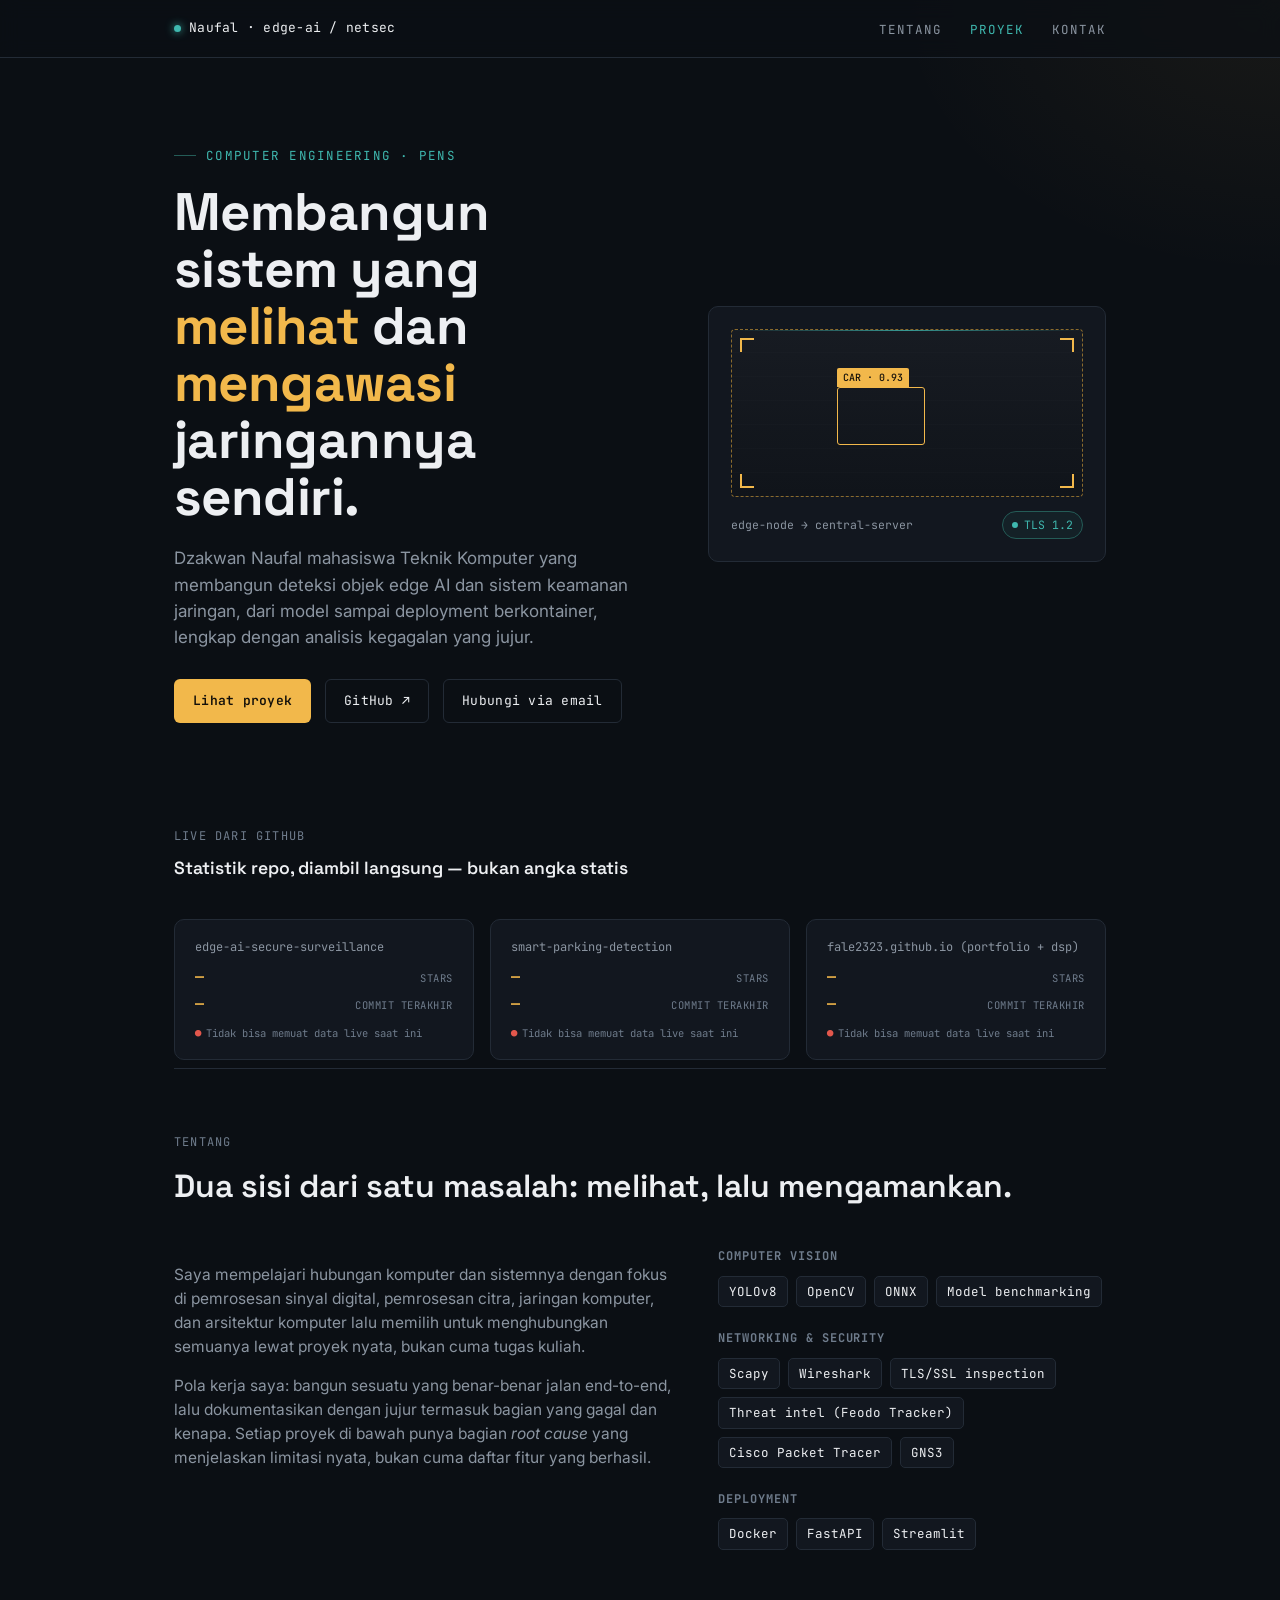
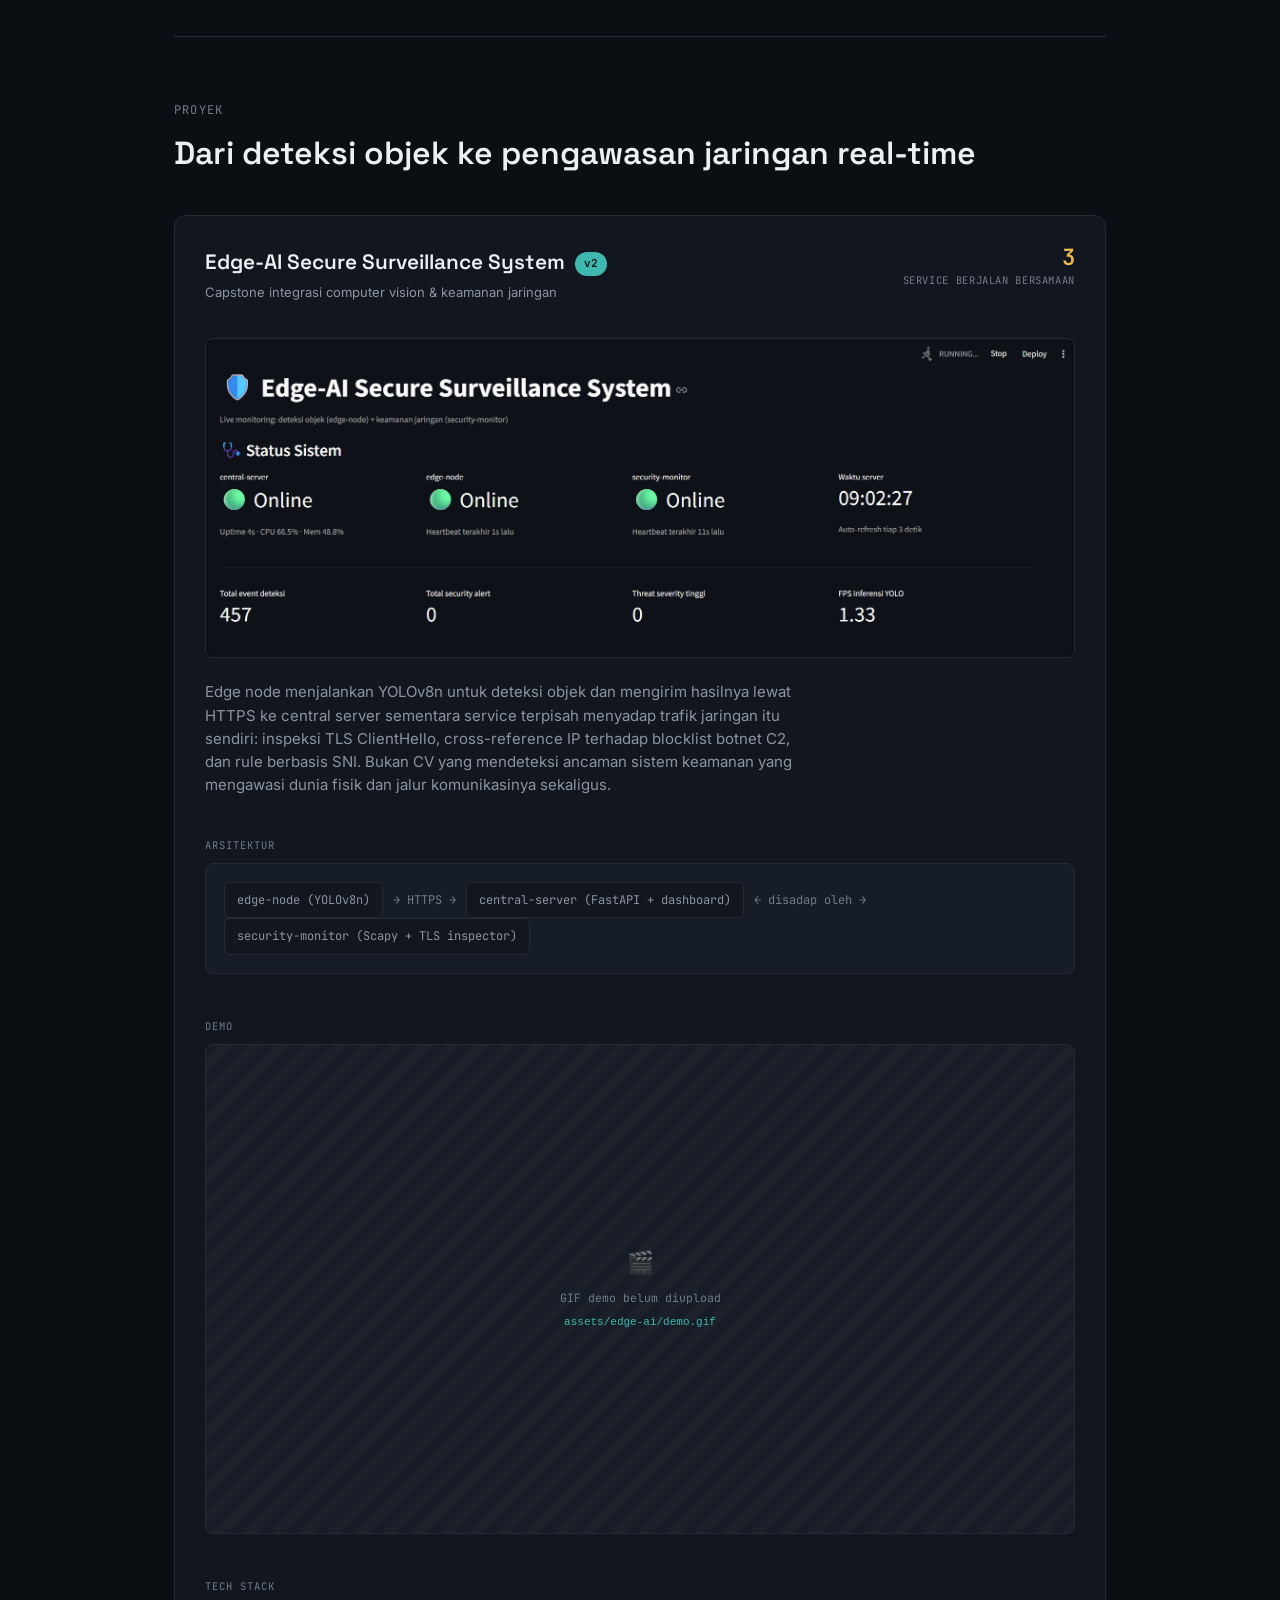
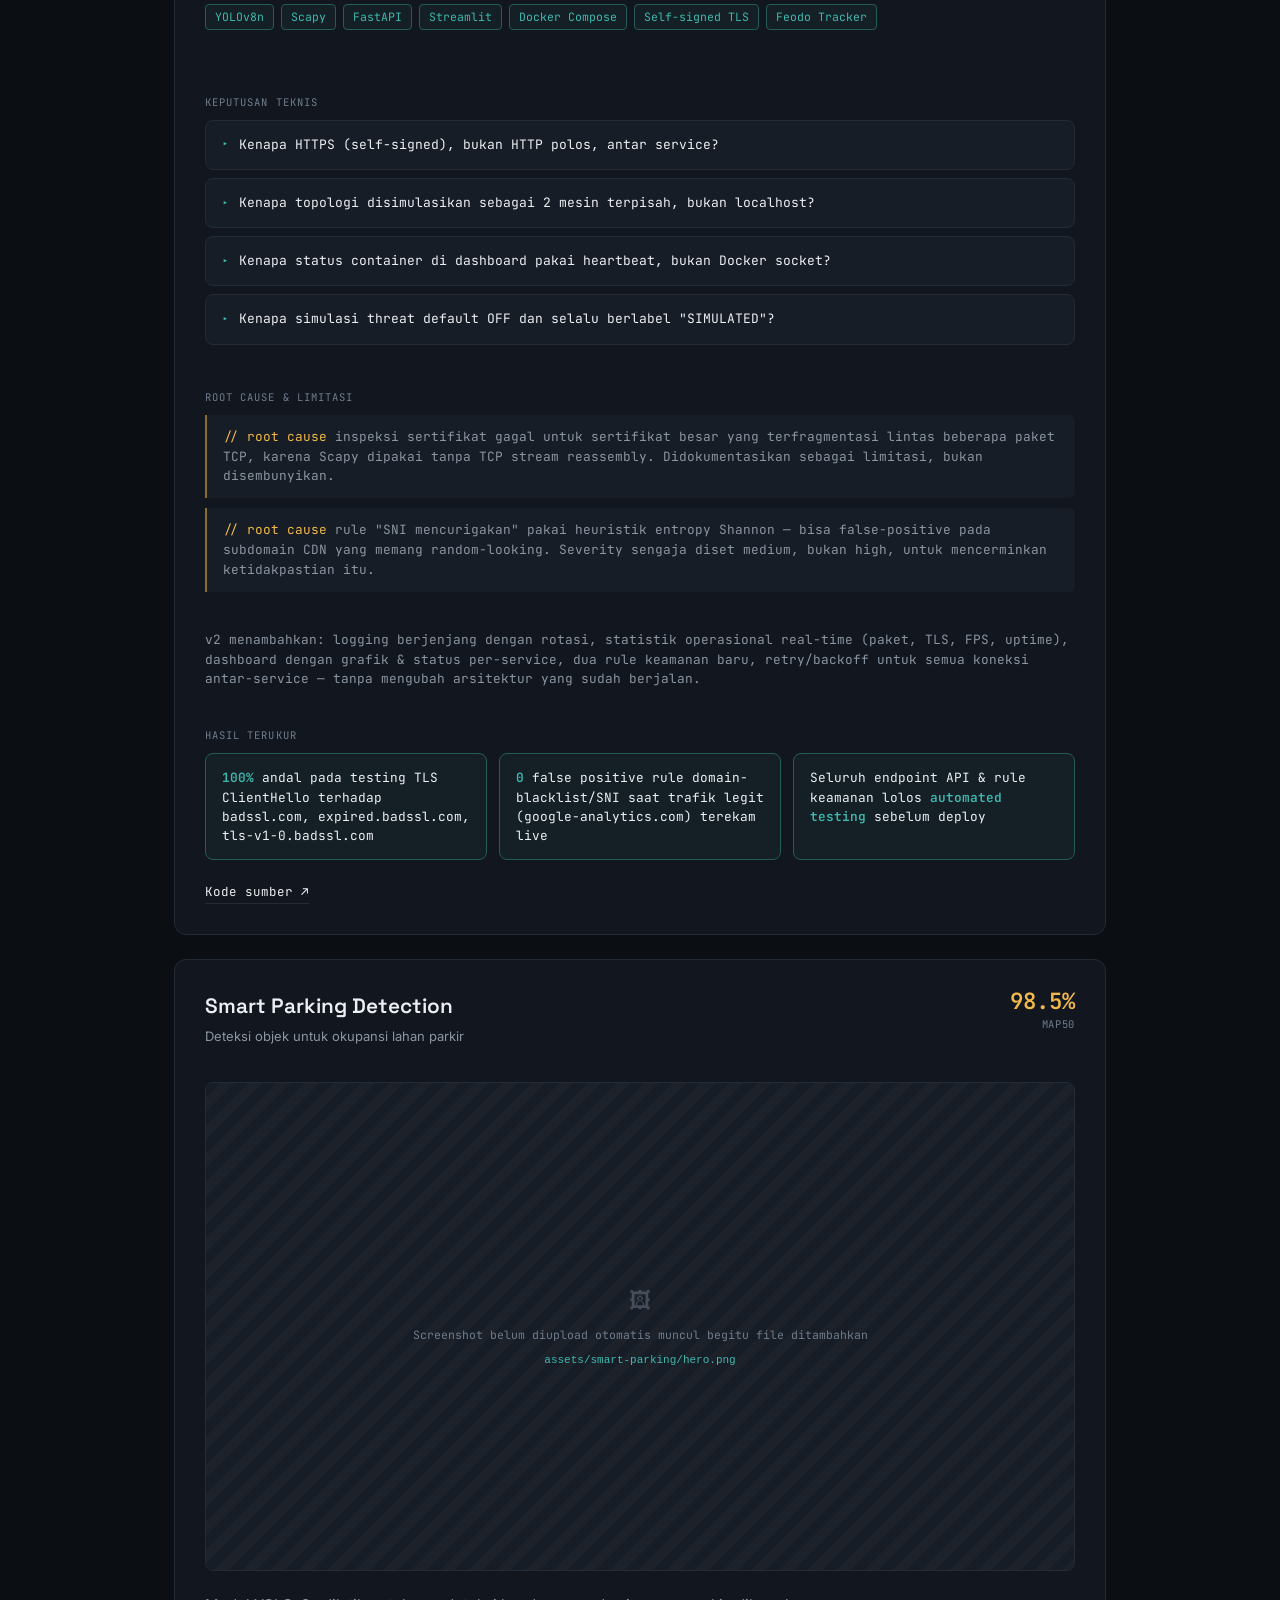
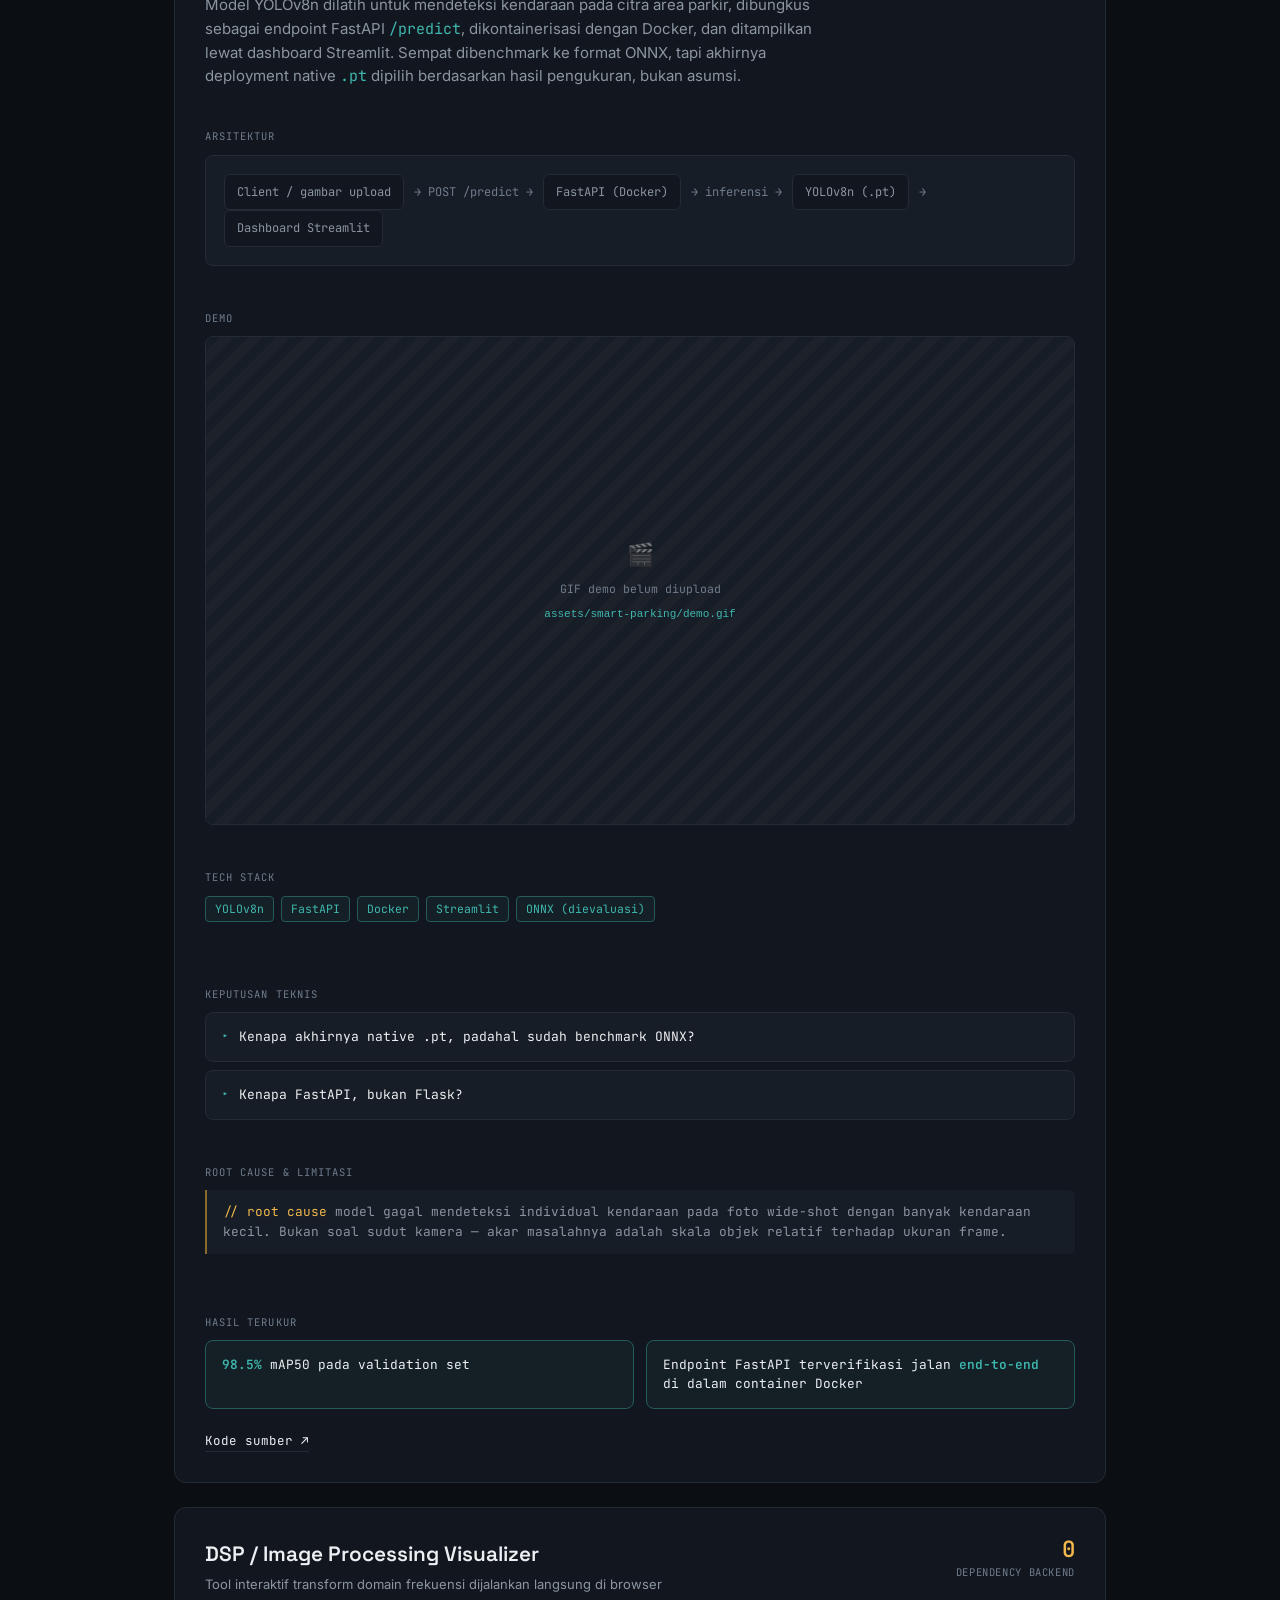
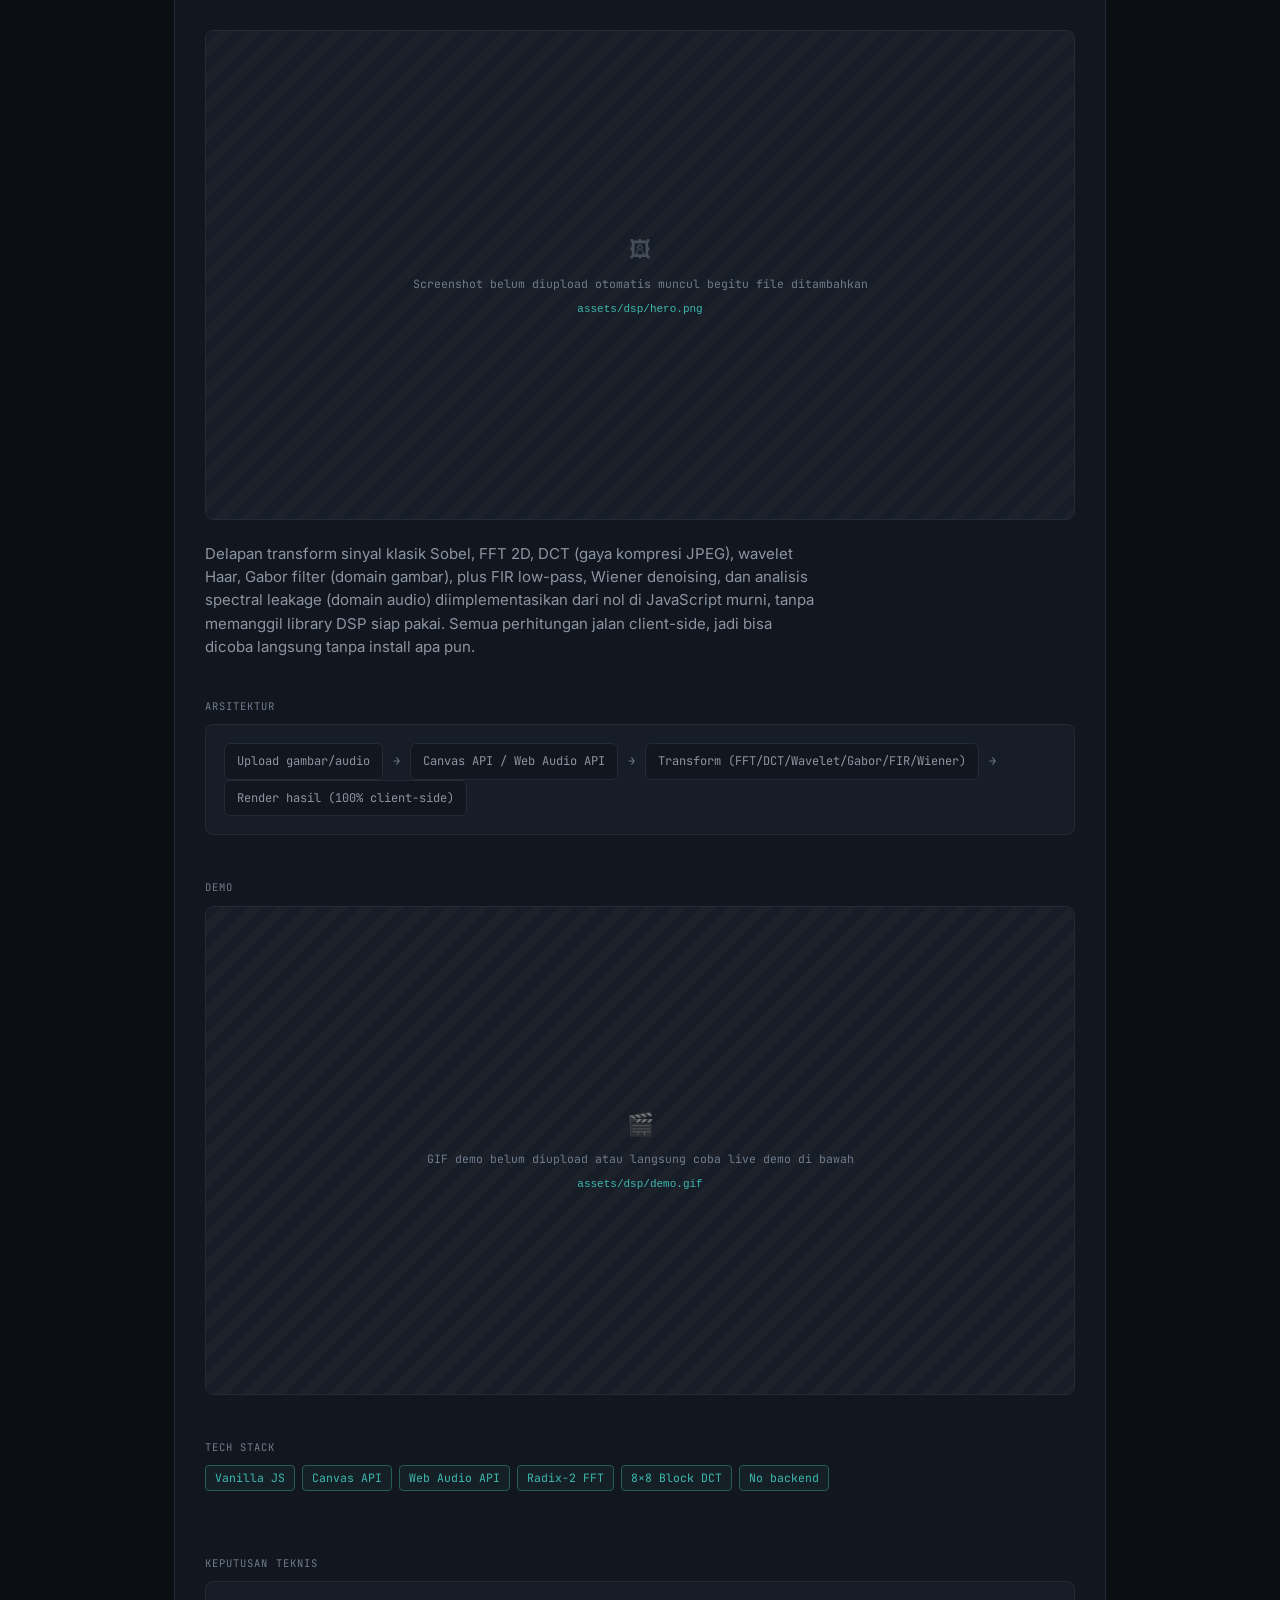
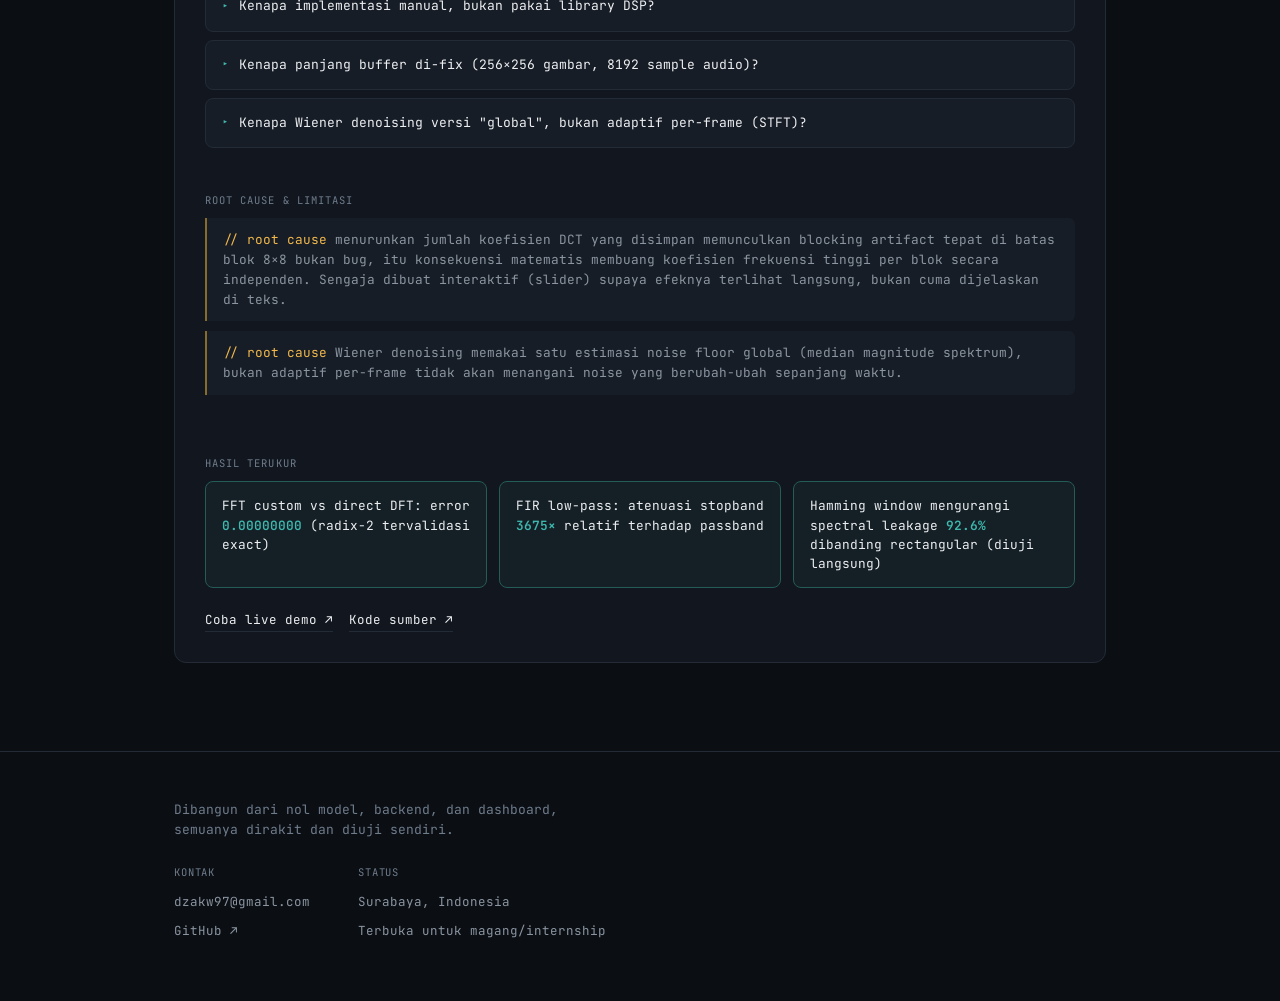
==== commit 03b8b06a: "redesign mobile: root cause accordion, lightbox screenshot, nav aktif" ====
--- a/index.html
+++ b/index.html
@@ -3,7 +3,7 @@
 <head>
 <meta charset="UTF-8">
 <meta name="viewport" content="width=device-width, initial-scale=1.0">
-<title>Fale — Computer Engineering / Edge AI &amp; Network Security</title>
+<title>Dzakwan Naufal Computer Engineering / Edge AI &amp; Network Security</title>
 <meta name="description" content="Portfolio Fale — Computer Engineering student. Proyek: deteksi objek edge AI dan sistem keamanan jaringan real-time.">
 <link rel="canonical" href="https://fale2323.github.io/">
 <link rel="icon" type="image/svg+xml" href="./assets/favicon.svg">
@@ -51,7 +51,7 @@
 
 <header class="nav">
   <div class="nav-inner">
-    <a href="#top" class="nav-mark"><span class="dot"></span>fale · edge-ai / netsec</a>
+    <a href="#top" class="nav-mark"><span class="dot"></span>Naufal · edge-ai / netsec</a>
     <button class="nav-toggle" id="nav-toggle" aria-expanded="false" aria-controls="nav-links-list" aria-label="Buka menu navigasi">
       <span class="nav-toggle-bar"></span><span class="nav-toggle-bar"></span><span class="nav-toggle-bar"></span>
     </button>
@@ -71,7 +71,7 @@
       <div>
         <div class="eyebrow">Computer Engineering · PENS</div>
         <h1>Membangun sistem yang <span class="hl">melihat</span> dan <span class="hl">mengawasi</span> jaringannya sendiri.</h1>
-        <p class="lede">Fale — mahasiswa Teknik Komputer yang membangun deteksi objek edge AI dan sistem keamanan jaringan, dari model sampai deployment berkontainer, lengkap dengan analisis kegagalan yang jujur.</p>
+        <p class="lede">Dzakwan Naufal mahasiswa Teknik Komputer yang membangun deteksi objek edge AI dan sistem keamanan jaringan, dari model sampai deployment berkontainer, lengkap dengan analisis kegagalan yang jujur.</p>
         <div class="hero-cta">
           <a class="btn btn-primary" href="#projects">Lihat proyek</a>
           <a class="btn btn-ghost" href="https://github.com/fale2323" target="_blank" rel="noopener">GitHub ↗</a>
@@ -128,8 +128,8 @@
       </div>
       <div class="about-grid">
         <div class="reveal">
-          <p>Saya belajar Teknik Komputer dengan fokus di pemrosesan sinyal digital, pemrosesan citra, jaringan komputer, dan arsitektur komputer — lalu memilih untuk menghubungkan semuanya lewat proyek nyata, bukan cuma tugas kuliah.</p>
-          <p>Pola kerja saya: bangun sesuatu yang benar-benar jalan end-to-end, lalu dokumentasikan dengan jujur — termasuk bagian yang gagal dan kenapa. Setiap proyek di bawah punya bagian <em>root cause</em> yang menjelaskan limitasi nyata, bukan cuma daftar fitur yang berhasil.</p>
+          <p>Saya mempelajari hubungan komputer dan sistemnya dengan fokus di pemrosesan sinyal digital, pemrosesan citra, jaringan komputer, dan arsitektur komputer  lalu memilih untuk menghubungkan semuanya lewat proyek nyata, bukan cuma tugas kuliah.</p>
+          <p>Pola kerja saya: bangun sesuatu yang benar-benar jalan end-to-end, lalu dokumentasikan dengan jujur termasuk bagian yang gagal dan kenapa. Setiap proyek di bawah punya bagian <em>root cause</em> yang menjelaskan limitasi nyata, bukan cuma daftar fitur yang berhasil.</p>
         </div>
         <div class="reveal">
           <div class="skill-block">
@@ -161,7 +161,7 @@
         <div class="project-top">
           <div>
             <h3 class="project-name">Edge-AI Secure Surveillance System<span class="v2-badge">v2</span></h3>
-            <p class="project-role">Capstone — integrasi computer vision &amp; keamanan jaringan</p>
+            <p class="project-role">Capstone integrasi computer vision &amp; keamanan jaringan</p>
           </div>
           <div class="metric">
             <div class="num">3</div>
@@ -172,15 +172,15 @@
         <!-- 1. Hero Screenshot -->
         <div class="proj-sub">
           <div class="media-slot" data-ratio="wide">
-            <img src="./assets/edge-ai/hero.png" alt="Screenshot dashboard Edge-AI Secure Surveillance — panel status sistem menunjukkan ketiga service online, counter event, dan FPS inferensi" loading="lazy" width="1824" height="671">
+            <img src="./assets/edge-ai/hero.png" alt="Screenshot dashboard Edge-AI Secure Surveillance panel status sistem menunjukkan ketiga service online, counter event, dan FPS inferensi" loading="lazy" width="1824" height="671">
           </div>
         </div>
 
         <!-- 2. Short Description -->
         <p class="project-desc">
-          Edge node menjalankan YOLOv8n untuk deteksi objek dan mengirim hasilnya lewat HTTPS ke central server —
+          Edge node menjalankan YOLOv8n untuk deteksi objek dan mengirim hasilnya lewat HTTPS ke central server
           sementara service terpisah menyadap trafik jaringan itu sendiri: inspeksi TLS ClientHello, cross-reference
-          IP terhadap blocklist botnet C2, dan rule berbasis SNI. Bukan CV yang mendeteksi ancaman — sistem keamanan
+          IP terhadap blocklist botnet C2, dan rule berbasis SNI. Bukan CV yang mendeteksi ancaman sistem keamanan
           yang mengawasi dunia fisik dan jalur komunikasinya sekaligus.
         </p>
 
@@ -224,7 +224,7 @@
           <div class="decisions">
             <details>
               <summary>Kenapa HTTPS (self-signed), bukan HTTP polos, antar service?</summary>
-              <div class="decision-body">Supaya security-monitor punya trafik TLS <em>asli</em> untuk diinspeksi — ClientHello, cipher suite, SNI — bukan simulasi. Trade-off: perlu setup sertifikat self-signed dan security-monitor harus bisa membaca ClientHello tanpa decrypt isi payload-nya.</div>
+              <div class="decision-body">Supaya security-monitor punya trafik TLS <em>asli</em> untuk diinspeksi ClientHello, cipher suite, SNI — bukan simulasi. Trade-off: perlu setup sertifikat self-signed dan security-monitor harus bisa membaca ClientHello tanpa decrypt isi payload-nya.</div>
             </details>
             <details>
               <summary>Kenapa topologi disimulasikan sebagai 2 mesin terpisah, bukan localhost?</summary>
@@ -244,8 +244,11 @@
         <!-- 7. Root Cause -->
         <div class="proj-sub">
           <div class="proj-sub-label">Root Cause &amp; Limitasi</div>
-          <div class="rootcause"><span class="k">// root cause —</span> inspeksi sertifikat gagal untuk sertifikat besar yang terfragmentasi lintas beberapa paket TCP, karena Scapy dipakai tanpa TCP stream reassembly. Didokumentasikan sebagai limitasi, bukan disembunyikan.</div>
-          <div class="rootcause"><span class="k">// root cause —</span> rule "SNI mencurigakan" pakai heuristik entropy Shannon — bisa false-positive pada subdomain CDN yang memang random-looking. Severity sengaja diset medium, bukan high, untuk mencerminkan ketidakpastian itu.</div>
+          <div class="rootcause-wrap">
+            <div class="rootcause"><span class="k">// root cause</span> inspeksi sertifikat gagal untuk sertifikat besar yang terfragmentasi lintas beberapa paket TCP, karena Scapy dipakai tanpa TCP stream reassembly. Didokumentasikan sebagai limitasi, bukan disembunyikan.</div>
+            <div class="rootcause"><span class="k">// root cause</span> rule "SNI mencurigakan" pakai heuristik entropy Shannon — bisa false-positive pada subdomain CDN yang memang random-looking. Severity sengaja diset medium, bukan high, untuk mencerminkan ketidakpastian itu.</div>
+          </div>
+          <button type="button" class="rootcause-toggle" aria-expanded="false">Baca analisis lengkap <span class="rt-arrow">↓</span></button>
         </div>
 
         <p style="font-family: var(--mono); font-size: 12.8px; color: var(--text-muted); margin: 0 0 16px;">
@@ -290,7 +293,7 @@
                  onerror="this.style.display='none'; this.nextElementSibling.style.display='flex';">
             <div class="media-placeholder" style="display:none;">
               <span class="icon">🖼</span>
-              <span>Screenshot belum diupload — otomatis muncul begitu file ditambahkan</span>
+              <span>Screenshot belum diupload otomatis muncul begitu file ditambahkan</span>
               <code>assets/smart-parking/hero.png</code>
             </div>
           </div>
@@ -347,7 +350,7 @@
             </details>
             <details>
               <summary>Kenapa FastAPI, bukan Flask?</summary>
-              <div class="decision-body">Validasi request otomatis lewat Pydantic dan dukungan async bawaan — pola yang sama juga dipakai lagi di central-server pada proyek capstone, jadi konsisten di seluruh portfolio.</div>
+              <div class="decision-body">Validasi request otomatis lewat Pydantic dan dukungan async bawaan pola yang sama juga dipakai lagi di central-server pada proyek capstone, jadi konsisten di seluruh portfolio.</div>
             </details>
           </div>
         </div>
@@ -355,7 +358,10 @@
         <!-- 7. Root Cause -->
         <div class="proj-sub">
           <div class="proj-sub-label">Root Cause &amp; Limitasi</div>
-          <div class="rootcause"><span class="k">// root cause —</span> model gagal mendeteksi individual kendaraan pada foto wide-shot dengan banyak kendaraan kecil. Bukan soal sudut kamera — akar masalahnya adalah skala objek relatif terhadap ukuran frame.</div>
+          <div class="rootcause-wrap">
+            <div class="rootcause"><span class="k">// root cause</span> model gagal mendeteksi individual kendaraan pada foto wide-shot dengan banyak kendaraan kecil. Bukan soal sudut kamera — akar masalahnya adalah skala objek relatif terhadap ukuran frame.</div>
+          </div>
+          <button type="button" class="rootcause-toggle" aria-expanded="false">Baca analisis lengkap <span class="rt-arrow">↓</span></button>
         </div>
 
         <!-- Project Outcomes -->
@@ -378,7 +384,7 @@
         <div class="project-top">
           <div>
             <h3 class="project-name">DSP / Image Processing Visualizer</h3>
-            <p class="project-role">Tool interaktif transform domain frekuensi — dijalankan langsung di browser</p>
+            <p class="project-role">Tool interaktif transform domain frekuensi dijalankan langsung di browser</p>
           </div>
           <div class="metric">
             <div class="num">0</div>
@@ -393,7 +399,7 @@
                  onerror="this.style.display='none'; this.nextElementSibling.style.display='flex';">
             <div class="media-placeholder" style="display:none;">
               <span class="icon">🖼</span>
-              <span>Screenshot belum diupload — otomatis muncul begitu file ditambahkan</span>
+              <span>Screenshot belum diupload otomatis muncul begitu file ditambahkan</span>
               <code>assets/dsp/hero.png</code>
             </div>
           </div>
@@ -401,8 +407,8 @@
 
         <!-- 2. Short Description -->
         <p class="project-desc">
-          Delapan transform sinyal klasik — Sobel, FFT 2D, DCT (gaya kompresi JPEG), wavelet Haar, Gabor filter (domain gambar),
-          plus FIR low-pass, Wiener denoising, dan analisis spectral leakage (domain audio) — diimplementasikan dari nol
+          Delapan transform sinyal klasik Sobel, FFT 2D, DCT (gaya kompresi JPEG), wavelet Haar, Gabor filter (domain gambar),
+          plus FIR low-pass, Wiener denoising, dan analisis spectral leakage (domain audio) diimplementasikan dari nol
           di JavaScript murni, tanpa memanggil library DSP siap pakai. Semua perhitungan jalan client-side, jadi bisa
           dicoba langsung tanpa install apa pun.
         </p>
@@ -426,7 +432,7 @@
                  onerror="this.style.display='none'; this.nextElementSibling.style.display='flex';">
             <div class="media-placeholder" style="display:none;">
               <span class="icon">🎬</span>
-              <span>GIF demo belum diupload — atau langsung coba live demo di bawah</span>
+              <span>GIF demo belum diupload atau langsung coba live demo di bawah</span>
               <code>assets/dsp/demo.gif</code>
             </div>
           </div>
@@ -446,15 +452,15 @@
           <div class="decisions">
             <details>
               <summary>Kenapa implementasi manual, bukan pakai library DSP?</summary>
-              <div class="decision-body">Supaya bisa jalan 100% client-side tanpa backend (bisa langsung di-host di GitHub Pages sebagai live demo), dan supaya pemahaman matematikanya bisa dibuktikan langsung dari kode — bukan cuma "saya tahu cara pakai library X".</div>
+              <div class="decision-body">Supaya bisa jalan 100% client-side tanpa backend (bisa langsung di-host di GitHub Pages sebagai live demo), dan supaya pemahaman matematikanya bisa dibuktikan langsung dari kode bukan cuma "saya tahu cara pakai library X".</div>
             </details>
             <details>
               <summary>Kenapa panjang buffer di-fix (256×256 gambar, 8192 sample audio)?</summary>
-              <div class="decision-body">Radix-2 FFT butuh panjang input pangkat 2. Trade-off-nya: gambar/audio besar otomatis di-downsample ke ukuran kerja tetap, demi performa yang konsisten di semua device — bukan performa terbaik untuk file besar.</div>
+              <div class="decision-body">Radix-2 FFT butuh panjang input pangkat 2. Trade-off-nya: gambar/audio besar otomatis di-downsample ke ukuran kerja tetap, demi performa yang konsisten di semua device bukan performa terbaik untuk file besar.</div>
             </details>
             <details>
               <summary>Kenapa Wiener denoising versi "global", bukan adaptif per-frame (STFT)?</summary>
-              <div class="decision-body">Wiener filter adaptif per-frame (overlap-add STFT) jauh lebih kompleks untuk didemokan interaktif di browser. Versi global (satu estimasi noise floor untuk seluruh sinyal) cukup untuk menunjukkan prinsipnya — limitasinya didokumentasikan eksplisit, bukan disamarkan seolah setara software profesional.</div>
+              <div class="decision-body">Wiener filter adaptif per-frame (overlap-add STFT) jauh lebih kompleks untuk didemokan interaktif di browser. Versi global (satu estimasi noise floor untuk seluruh sinyal) cukup untuk menunjukkan prinsipnya limitasinya didokumentasikan eksplisit, bukan disamarkan seolah setara software profesional.</div>
             </details>
           </div>
         </div>
@@ -462,8 +468,11 @@
         <!-- 7. Root Cause -->
         <div class="proj-sub">
           <div class="proj-sub-label">Root Cause &amp; Limitasi</div>
-          <div class="rootcause"><span class="k">// root cause —</span> menurunkan jumlah koefisien DCT yang disimpan memunculkan blocking artifact tepat di batas blok 8×8 — bukan bug, itu konsekuensi matematis membuang koefisien frekuensi tinggi per blok secara independen. Sengaja dibuat interaktif (slider) supaya efeknya terlihat langsung, bukan cuma dijelaskan di teks.</div>
-          <div class="rootcause"><span class="k">// root cause —</span> Wiener denoising memakai satu estimasi noise floor global (median magnitude spektrum), bukan adaptif per-frame — tidak akan menangani noise yang berubah-ubah sepanjang waktu.</div>
+          <div class="rootcause-wrap">
+            <div class="rootcause"><span class="k">// root cause</span> menurunkan jumlah koefisien DCT yang disimpan memunculkan blocking artifact tepat di batas blok 8×8 bukan bug, itu konsekuensi matematis membuang koefisien frekuensi tinggi per blok secara independen. Sengaja dibuat interaktif (slider) supaya efeknya terlihat langsung, bukan cuma dijelaskan di teks.</div>
+            <div class="rootcause"><span class="k">// root cause</span> Wiener denoising memakai satu estimasi noise floor global (median magnitude spektrum), bukan adaptif per-frame tidak akan menangani noise yang berubah-ubah sepanjang waktu.</div>
+          </div>
+          <button type="button" class="rootcause-toggle" aria-expanded="false">Baca analisis lengkap <span class="rt-arrow">↓</span></button>
         </div>
 
         <!-- Project Outcomes -->
@@ -486,11 +495,22 @@
   </div>
 
   <footer id="contact">
-    <div class="wrap footer-inner">
-      <p>Dibangun dari nol — model, backend, dan dashboard, semuanya dirakit dan diuji sendiri.</p>
-      <div class="footer-links">
-        <a href="mailto:dzakw97@gmail.com">dzakw97@gmail.com</a>
-        <a href="https://github.com/fale2323" target="_blank" rel="noopener">GitHub</a>
+    <div class="wrap">
+      <p class="footer-tagline">Dibangun dari nol model, backend, dan dashboard, semuanya dirakit dan diuji sendiri.</p>
+      <div class="footer-grid">
+        <div class="footer-col">
+          <div class="footer-col-label">Kontak</div>
+          <a href="mailto:dzakw97@gmail.com">dzakw97@gmail.com</a>
+          <a href="https://github.com/fale2323" target="_blank" rel="noopener">GitHub ↗</a>
+          <!-- Tambahkan LinkedIn/Resume di sini jika sudah punya link-nya, lihat tutorial di bawah -->
+          <!-- <a href="https://linkedin.com/in/username" target="_blank" rel="noopener">LinkedIn ↗</a> -->
+          <!-- <a href="./assets/cv.pdf" target="_blank" rel="noopener">Resume (PDF) ↗</a> -->
+        </div>
+        <div class="footer-col">
+          <div class="footer-col-label">Status</div>
+          <span>Surabaya, Indonesia</span>
+          <span>Terbuka untuk magang/internship</span>
+        </div>
       </div>
     </div>
   </footer>
--- a/assets/css/main.css
+++ b/assets/css/main.css
@@ -72,6 +72,7 @@
     color: var(--text-muted); text-decoration:none; transition: color .15s;
   }
   .nav-links a:hover{ color: var(--amber); }
+  .nav-links a.active{ color: var(--teal); position: relative; }
 
   .nav-toggle{
     display:none; flex-direction:column; justify-content:center; gap:5px;
@@ -121,8 +122,10 @@
   }
   .btn-primary{ background: var(--amber); color: #14100a; font-weight: 600; }
   .btn-primary:hover{ background: #f7c66a; transform: translateY(-1px); }
+  .btn-primary:active{ transform: translateY(0) scale(0.98); }
   .btn-ghost{ border-color: var(--hairline); color: var(--text); }
   .btn-ghost:hover{ border-color: var(--teal); color: var(--teal); }
+  .btn-ghost:active{ transform: scale(0.98); }
 
   /* Signature visual: detection frame + security chip */
   .signature{
@@ -221,6 +224,7 @@
     transition: border-color .2s;
   }
   .project:hover{ border-color: #303B49; }
+  .project:active{ border-color: #303B49; }
 
   .project-top{
     display:flex; justify-content:space-between; align-items:flex-start;
@@ -256,6 +260,19 @@
   .rootcause .k{ color: var(--amber); }
   .rootcause + .rootcause{ margin-top: -6px; }
 
+  /* ---------- Root cause collapse (mobile only, see breakpoint below) ---------- */
+  .rootcause-wrap{ position: relative; }
+  .rootcause-toggle{
+    display:none; width:100%; text-align:left;
+    background: var(--surface-2); border: 1px solid var(--hairline); border-top:none;
+    border-radius: 0 0 6px 6px; margin-top:-16px; padding: 10px 16px 12px;
+    font-family: var(--mono); font-size: 12px; color: var(--teal);
+    cursor:pointer; min-height:44px; align-items:center; gap:6px;
+  }
+  .rootcause-toggle:active{ background: var(--surface); }
+  .rootcause-toggle .rt-arrow{ display:inline-block; transition: transform .15s; }
+  .rootcause-toggle[aria-expanded="true"] .rt-arrow{ transform: rotate(180deg); }
+
   .project-links{ display:flex; gap: 16px; font-family: var(--mono); font-size: 12.5px; }
   .project-links a{ color: var(--text); text-decoration:none; border-bottom: 1px solid var(--hairline); padding-bottom:1px; transition: border-color .15s, color .15s; }
   .project-links a:hover{ color: var(--amber); border-color: var(--amber); }
@@ -285,13 +302,16 @@
     padding: 48px 0 60px;
     border-top: 1px solid var(--hairline);
   }
-  .footer-inner{
-    display:flex; justify-content:space-between; align-items:center; flex-wrap:wrap; gap: 16px;
-  }
-  footer p{ color: var(--text-faint); font-size: 13px; margin:0; font-family: var(--mono); }
-  .footer-links{ display:flex; gap: 20px; }
-  .footer-links a{ color: var(--text-muted); text-decoration:none; font-family: var(--mono); font-size: 12.5px; transition: color .15s; }
-  .footer-links a:hover{ color: var(--amber); }
+  .footer-tagline{ color: var(--text-faint); font-size: 13px; margin: 0 0 24px; font-family: var(--mono); max-width: 52ch; }
+  .footer-grid{ display:flex; gap: 48px; flex-wrap: wrap; }
+  .footer-col{ display:flex; flex-direction:column; gap: 10px; }
+  .footer-col-label{
+    font-family: var(--mono); font-size: 10.5px; color: var(--text-faint);
+    text-transform: uppercase; letter-spacing: 0.08em; margin-bottom: 2px;
+  }
+  .footer-col a{ color: var(--text-muted); text-decoration:none; font-family: var(--mono); font-size: 12.5px; transition: color .15s; }
+  .footer-col a:hover{ color: var(--amber); }
+  .footer-col span{ color: var(--text-muted); font-family: var(--mono); font-size: 12.5px; }
 
   /* ---------- Live Metrics ---------- */
   .metrics-section{ padding: 40px 0 8px; border-top: none; }
@@ -320,7 +340,20 @@
     position:relative; width:100%; border-radius: 8px; overflow:hidden;
     border: 1px solid var(--hairline); background: var(--surface-2);
   }
-  .media-slot img{ width:100%; height:100%; object-fit: cover; display:block; }
+  .media-slot img{ width:100%; height:100%; object-fit: cover; display:block; cursor: zoom-in; }
+
+  .lightbox-overlay{
+    position:fixed; inset:0; z-index:200; background: rgba(6,8,11,0.92);
+    display:flex; align-items:center; justify-content:center; padding: 24px;
+    opacity:0; pointer-events:none; transition: opacity .18s ease;
+  }
+  .lightbox-overlay.open{ opacity:1; pointer-events:auto; }
+  .lightbox-overlay img{ max-width:100%; max-height:100%; border-radius:8px; box-shadow: 0 20px 60px rgba(0,0,0,0.5); }
+  .lightbox-close{
+    position:absolute; top:16px; right:16px; width:44px; height:44px;
+    border-radius:50%; border:1px solid var(--hairline); background: var(--surface);
+    color: var(--text); font-size:20px; line-height:1; cursor:pointer;
+  }
   .media-placeholder{
     display:flex; flex-direction:column; align-items:center; justify-content:center; gap:8px;
     width:100%; height:100%; min-height: 160px;
@@ -443,8 +476,8 @@
     .hero-cta{ flex-direction: column; align-items:stretch; }
     .hero-cta .btn{ width:100%; justify-content:center; min-height:44px; }
 
-    /* metrics / outcomes single column */
-    .metrics-grid{ grid-template-columns: 1fr; }
+    /* short numeric metrics keep a 2-column grid on mobile (per spec); longer outcome text reads better single-column */
+    .metrics-grid{ grid-template-columns: repeat(2, 1fr); gap: 12px; }
     .outcomes-grid{ grid-template-columns: 1fr; }
 
     /* project header: metric moves below title, not beside it */
@@ -456,11 +489,30 @@
     .pipeline .arrow, .arch-diagram .arrow{ padding:0; transform: rotate(90deg); transform-origin:left center; margin-left:10px; }
 
     /* touch targets */
-    .project-links a{ display:inline-flex; align-items:center; min-height:44px; }
+    .project-links{ flex-direction: column; gap: 4px; }
+    .project-links a{ display:flex; align-items:center; min-height:44px; }
     .decisions summary{ min-height:44px; }
     .t-tab, .domain-btn{ min-height:44px; }
 
     .project-name{ font-size: clamp(1.1rem, 5vw, 1.3rem); }
+
+    /* screenshots: never take the full screen */
+    .media-slot{ max-height: 220px; }
+    .media-slot img{ height: 100%; }
+
+    /* root cause: collapse to ~3 lines by default, tap to expand */
+    .rootcause-wrap{ max-height: 78px; overflow: hidden; }
+    .rootcause-wrap::after{
+      content:''; position:absolute; left:0; right:0; bottom:0; height:28px;
+      background: linear-gradient(180deg, transparent, var(--surface));
+    }
+    .rootcause-wrap.expanded{ max-height: none; }
+    .rootcause-wrap.expanded::after{ display:none; }
+    .rootcause-toggle{ display:flex; }
+
+    /* footer: stack columns, full-width tap targets */
+    .footer-grid{ flex-direction: column; gap: 24px; }
+    .footer-col a, .footer-col span{ min-height:32px; display:flex; align-items:center; }
   }
 
   /* ---------- Small phone: ≤420px — tightest spacing, smallest safe type ---------- */
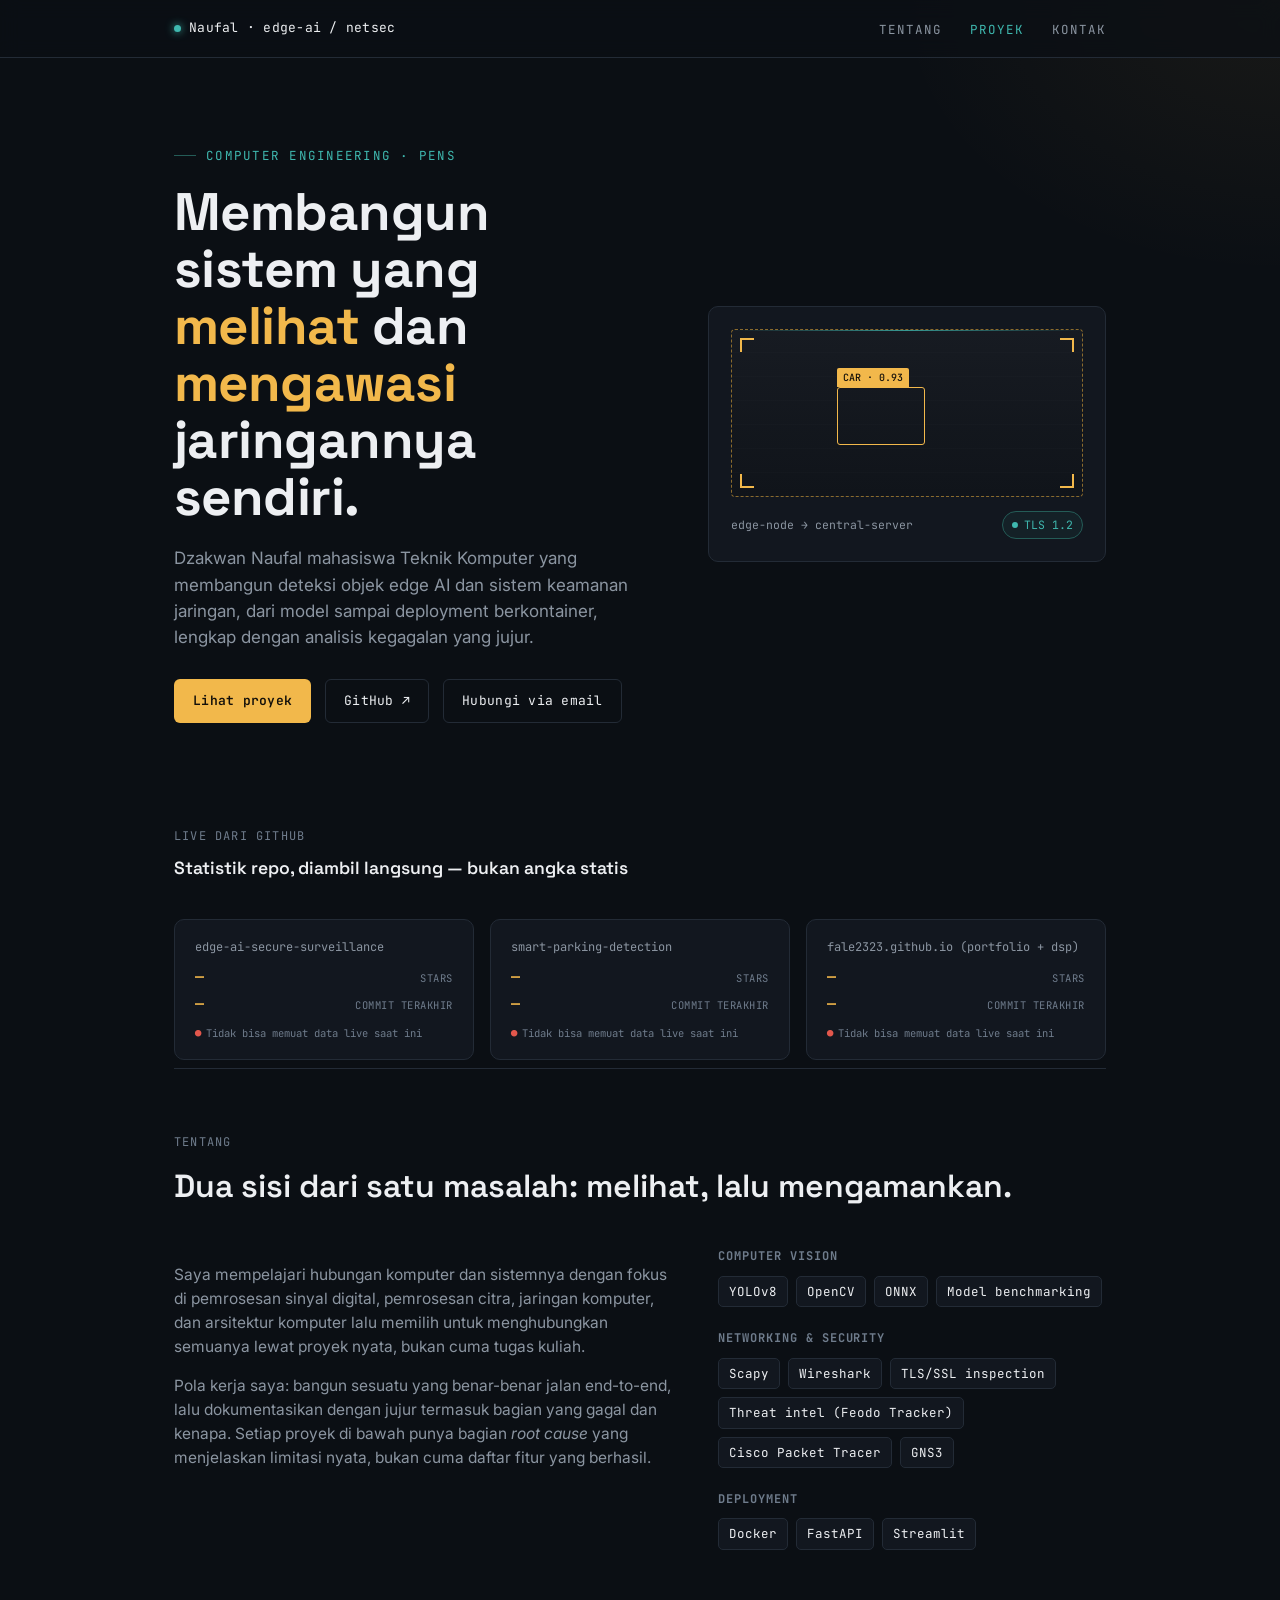
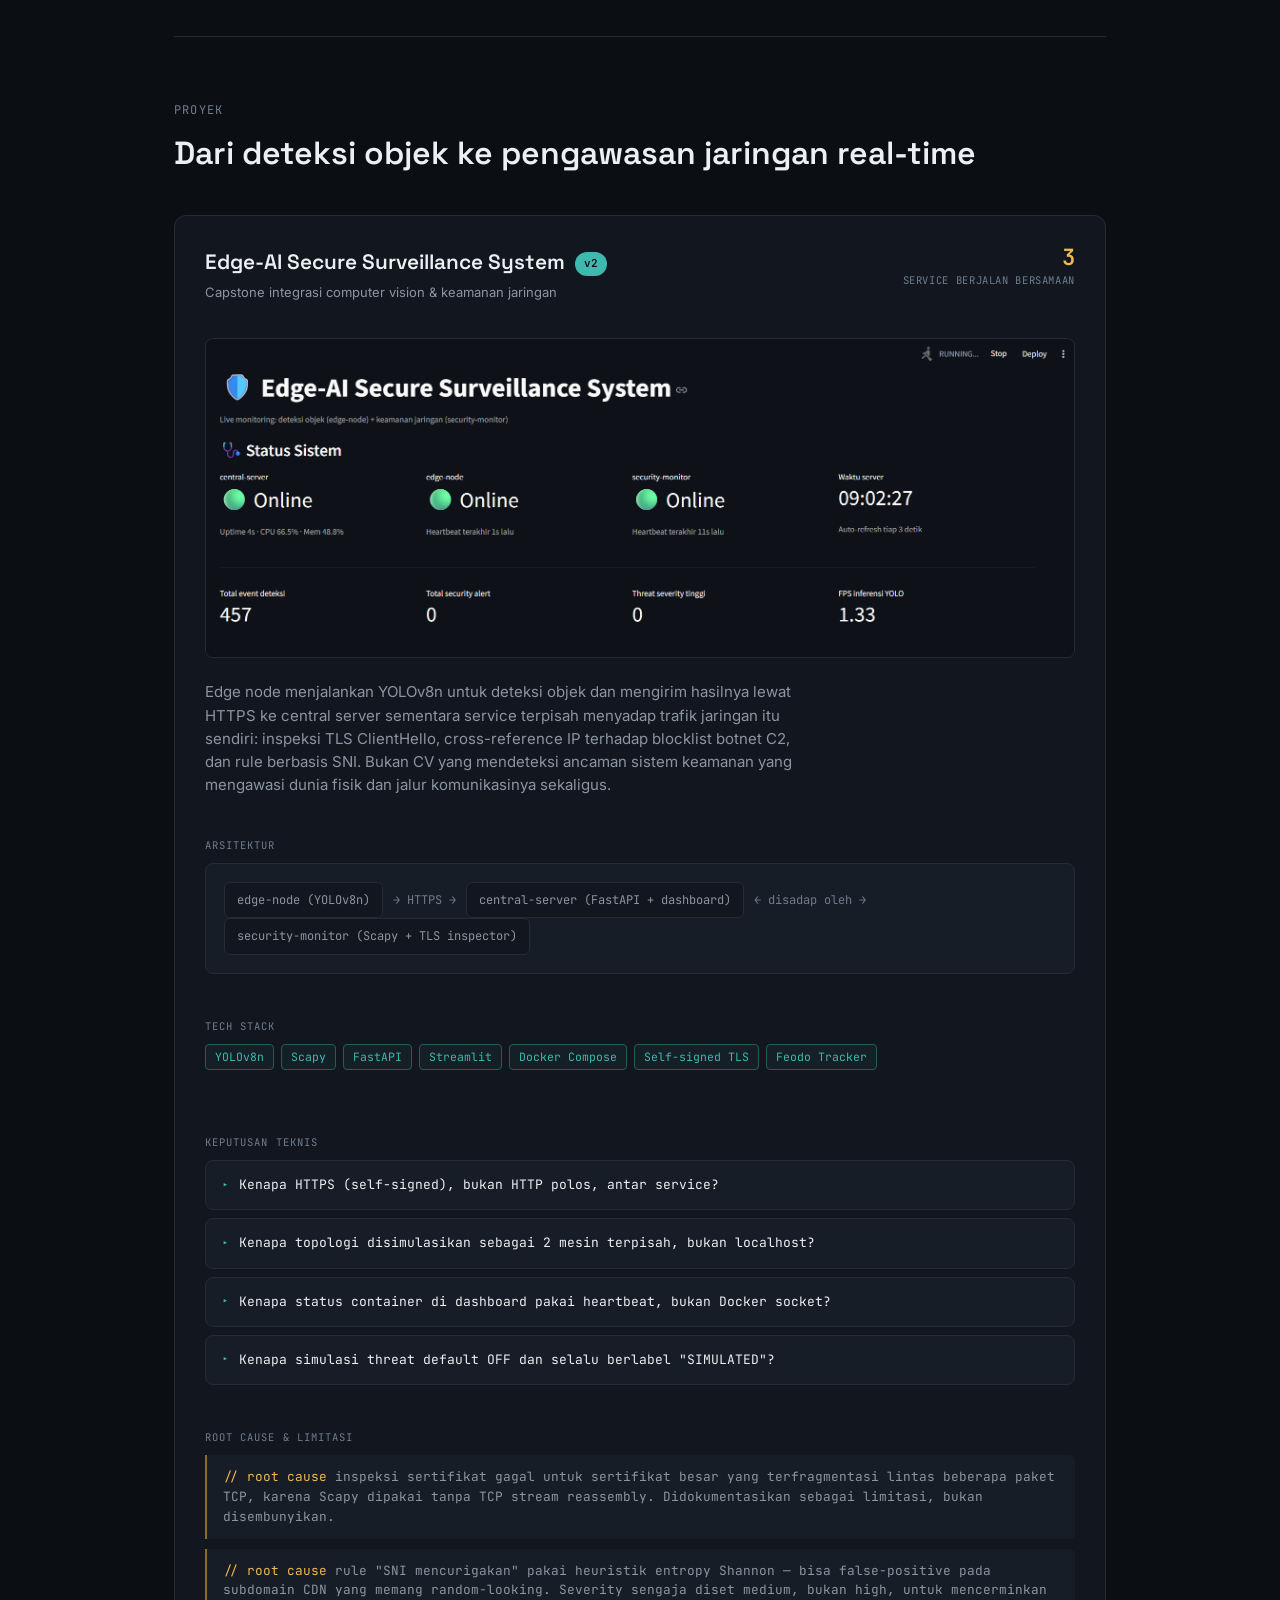
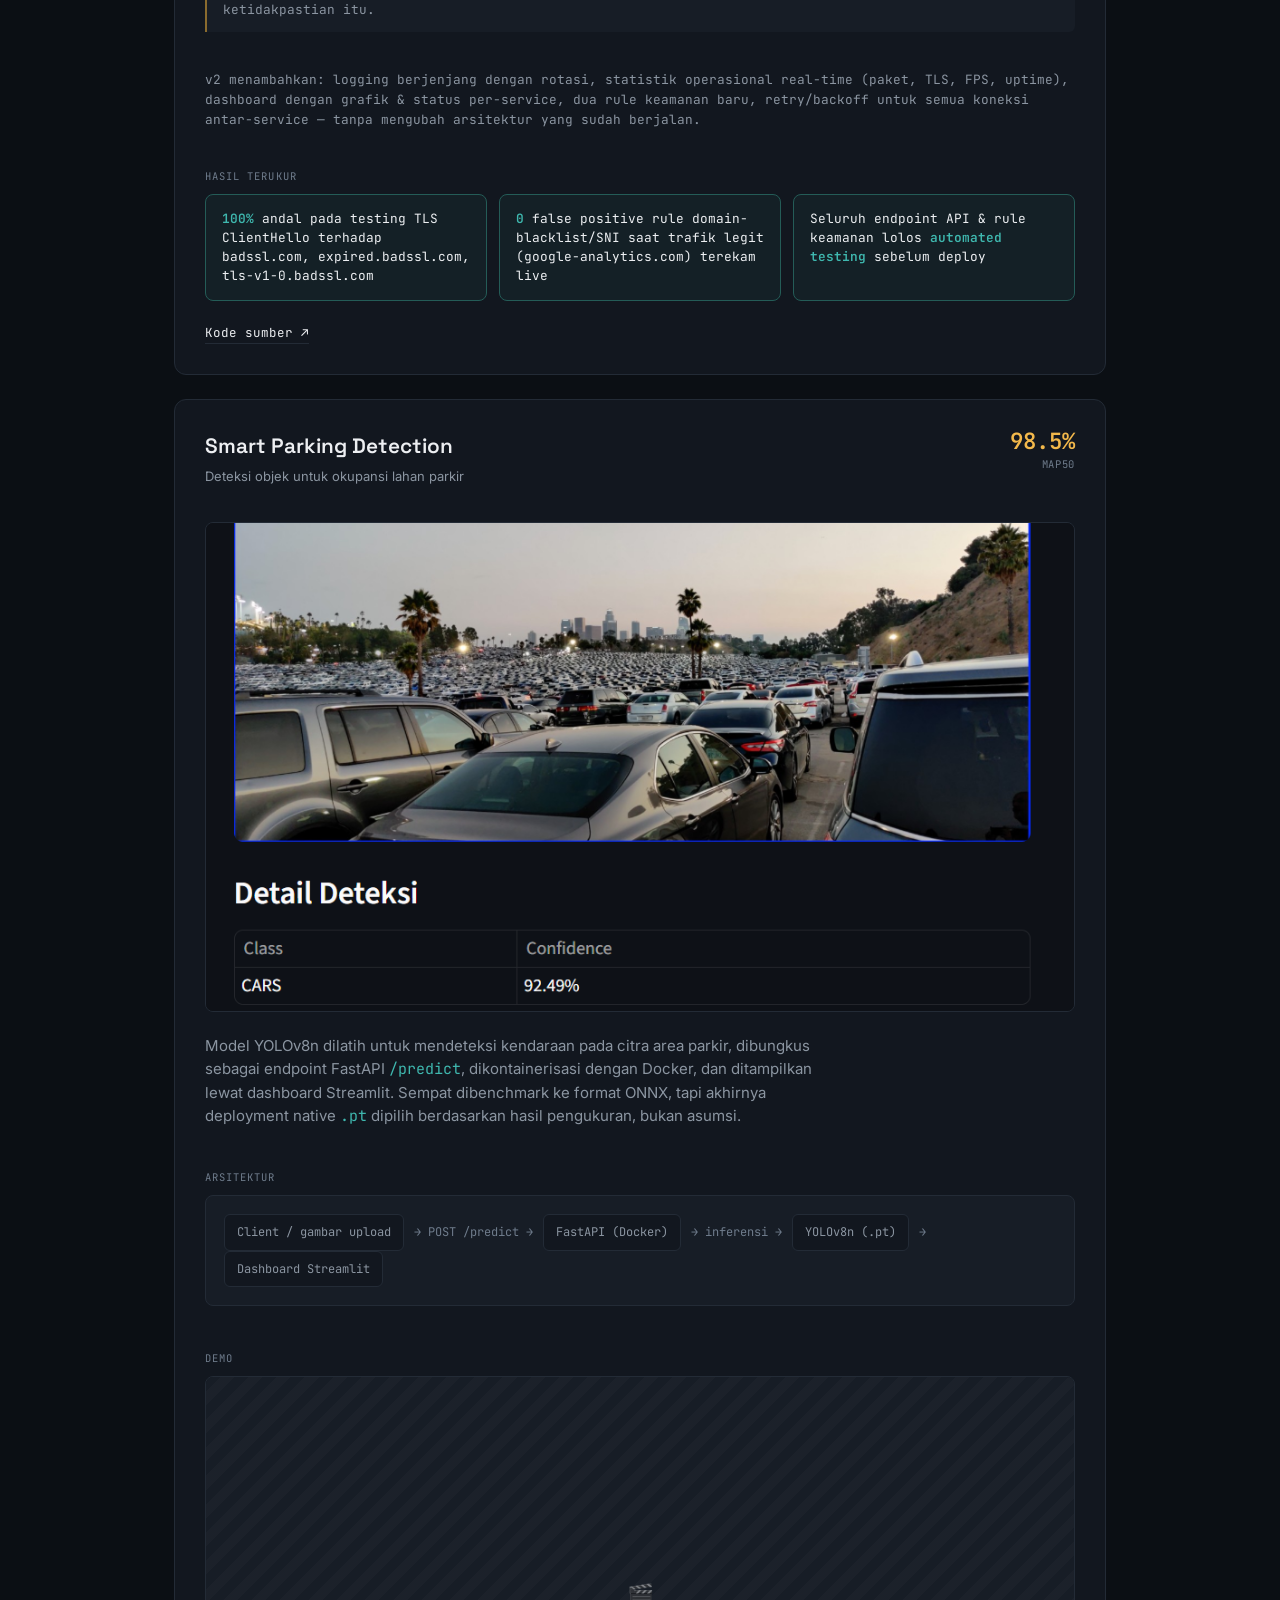
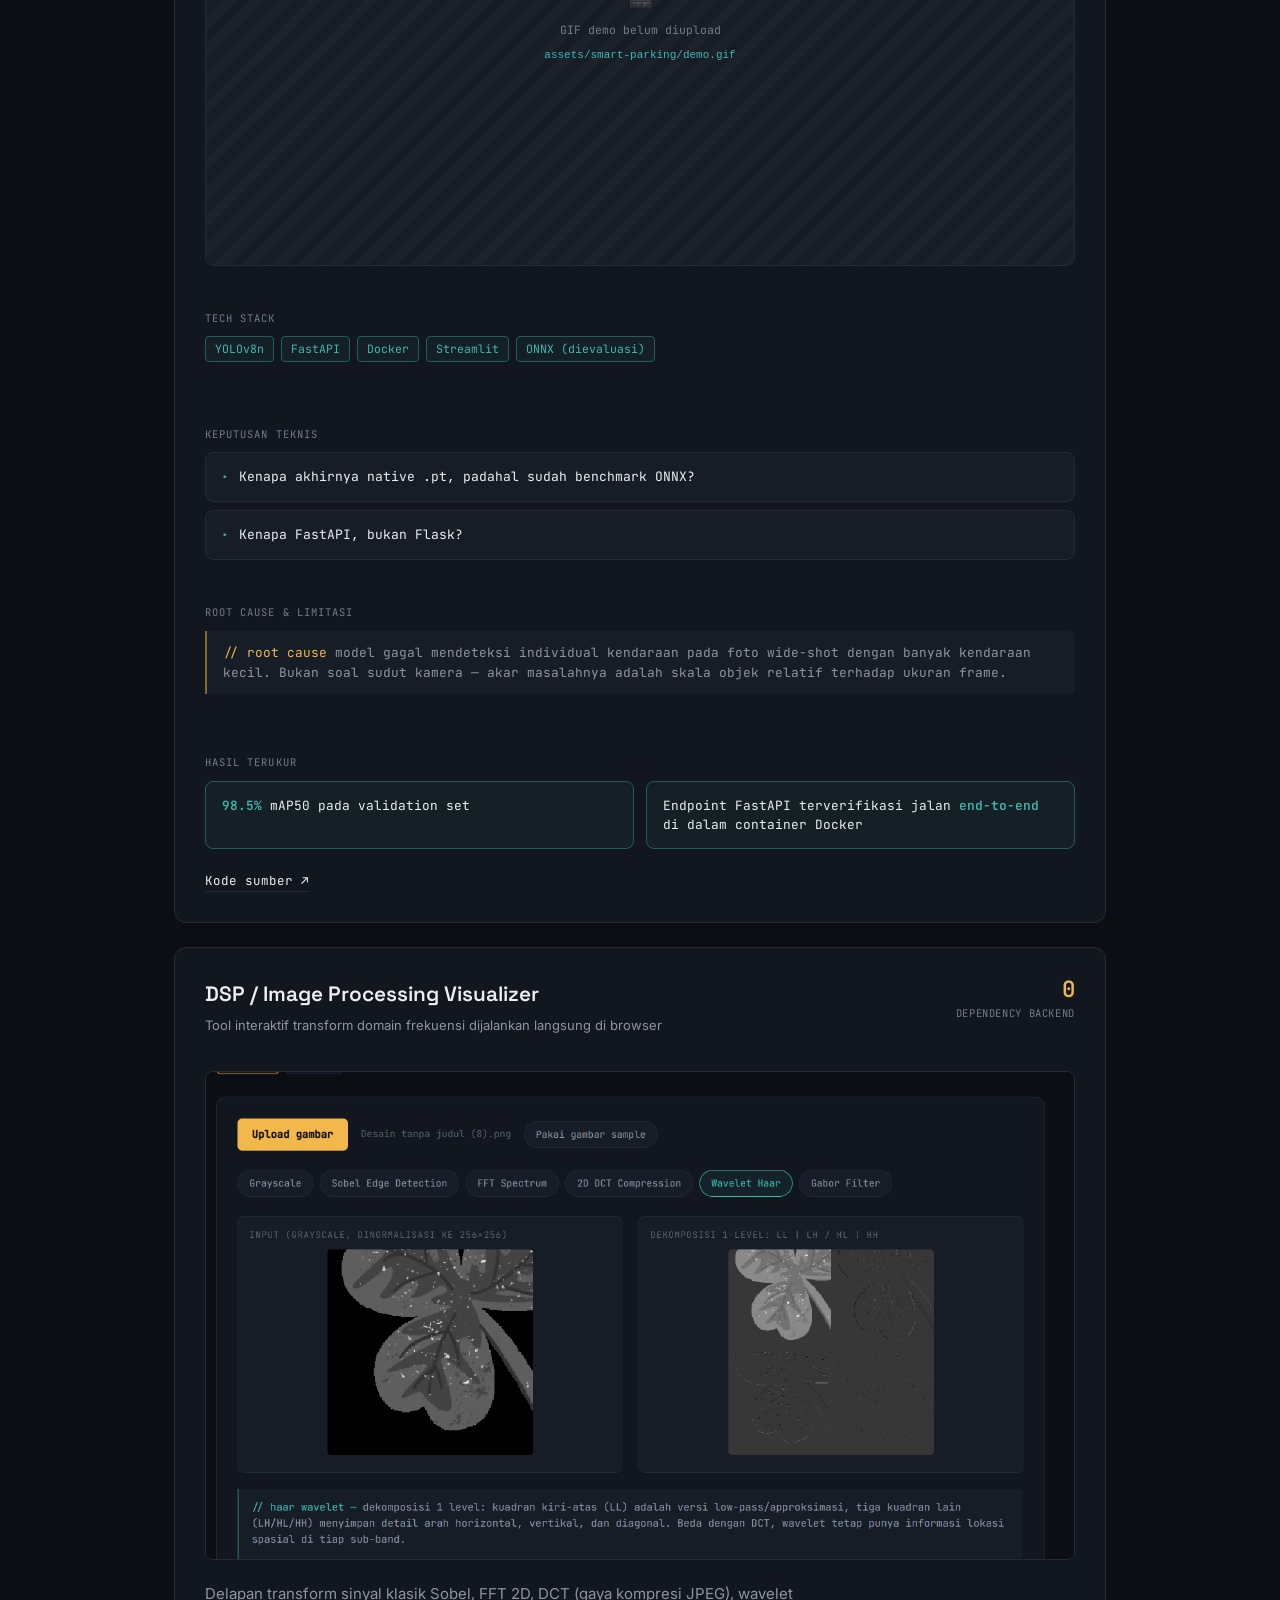
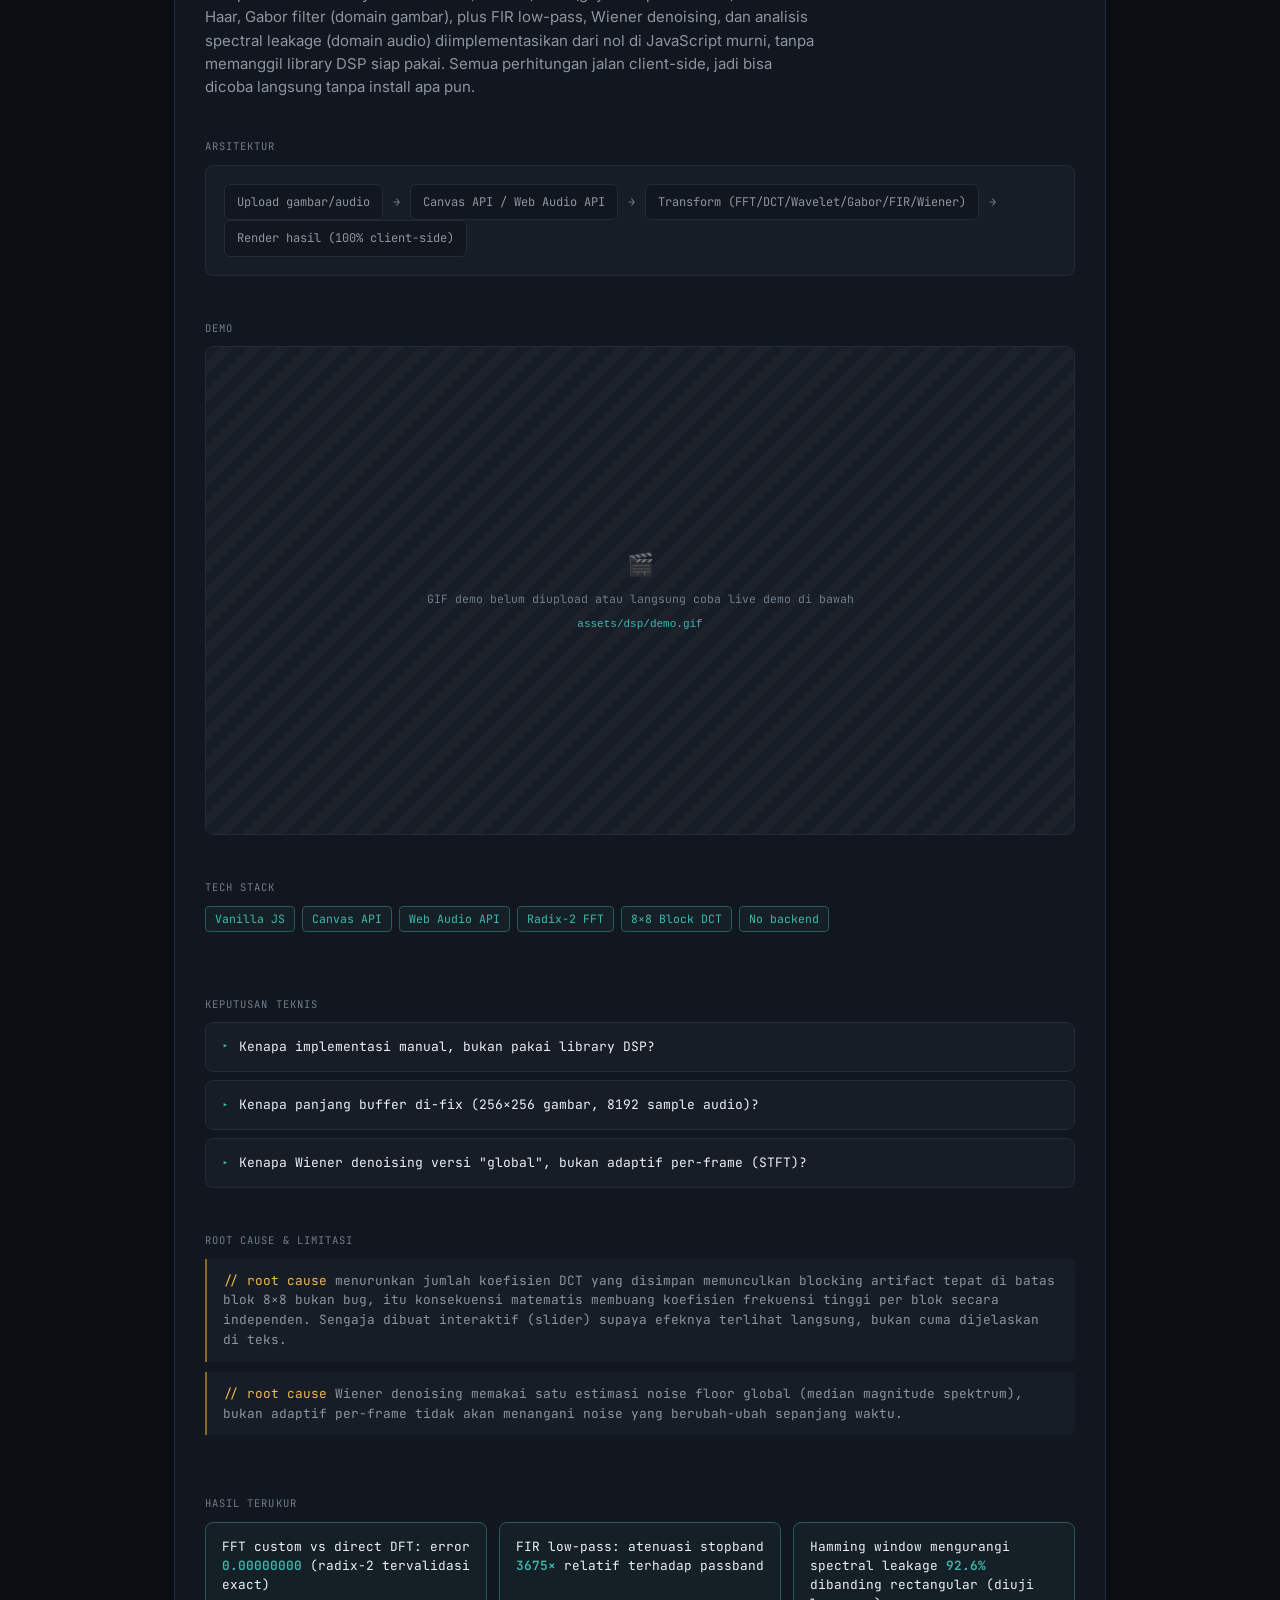
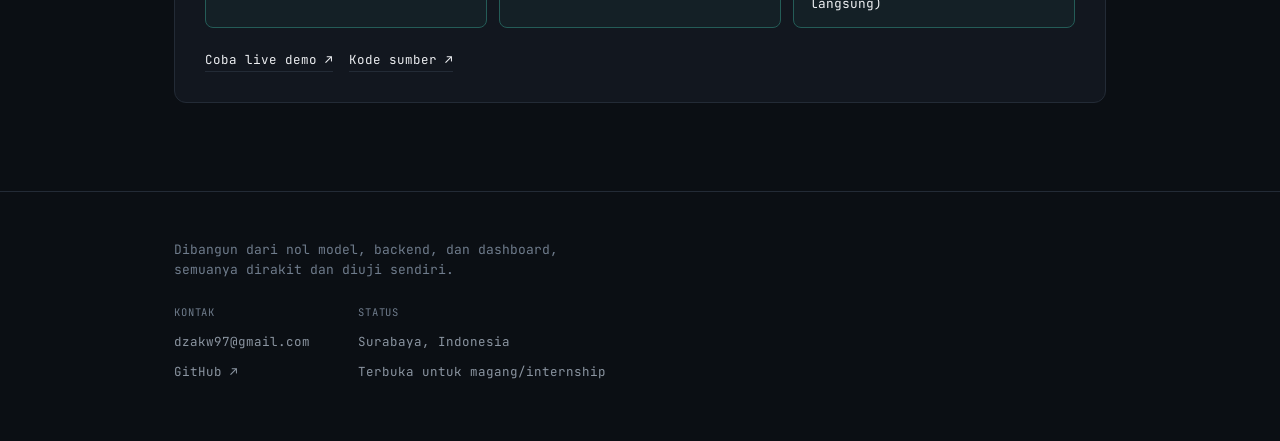
==== commit 87be34bc: "remove: hapus placeholder demo GIF yang belum ada di project Edge-AI" ====
--- a/index.html
+++ b/index.html
@@ -195,20 +195,6 @@
           </div>
         </div>
 
-        <!-- 4. GIF Demo -->
-        <div class="proj-sub">
-          <div class="proj-sub-label">Demo</div>
-          <div class="media-slot" data-ratio="16-9">
-            <img src="./assets/edge-ai/demo.gif" alt="Demo animasi dashboard Edge-AI Secure Surveillance menampilkan deteksi live dan alert keamanan" loading="lazy"
-                 onerror="this.style.display='none'; this.nextElementSibling.style.display='flex';">
-            <div class="media-placeholder" style="display:none;">
-              <span class="icon">🎬</span>
-              <span>GIF demo belum diupload</span>
-              <code>assets/edge-ai/demo.gif</code>
-            </div>
-          </div>
-        </div>
-
         <!-- 5. Tech Stack -->
         <div class="proj-sub">
           <div class="proj-sub-label">Tech Stack</div>
--- a/assets/css/main.css
+++ b/assets/css/main.css
@@ -485,8 +485,9 @@
     .metric{ text-align:left; }
 
     /* pipeline / architecture diagram becomes a vertical flow */
-    .pipeline, .arch-diagram{ flex-direction: column; align-items:flex-start; gap:8px; }
-    .pipeline .arrow, .arch-diagram .arrow{ padding:0; transform: rotate(90deg); transform-origin:left center; margin-left:10px; }
+    .pipeline, .arch-diagram{ flex-direction: column; align-items: stretch; gap:8px; }
+    .pipeline .node, .arch-diagram .node{ white-space: normal; width: 100%; box-sizing: border-box; }
+    .pipeline .arrow, .arch-diagram .arrow{ padding:4px 0; color: var(--text-faint); transform:none; margin-left:0; align-self:flex-start; }
 
     /* touch targets */
     .project-links{ flex-direction: column; gap: 4px; }
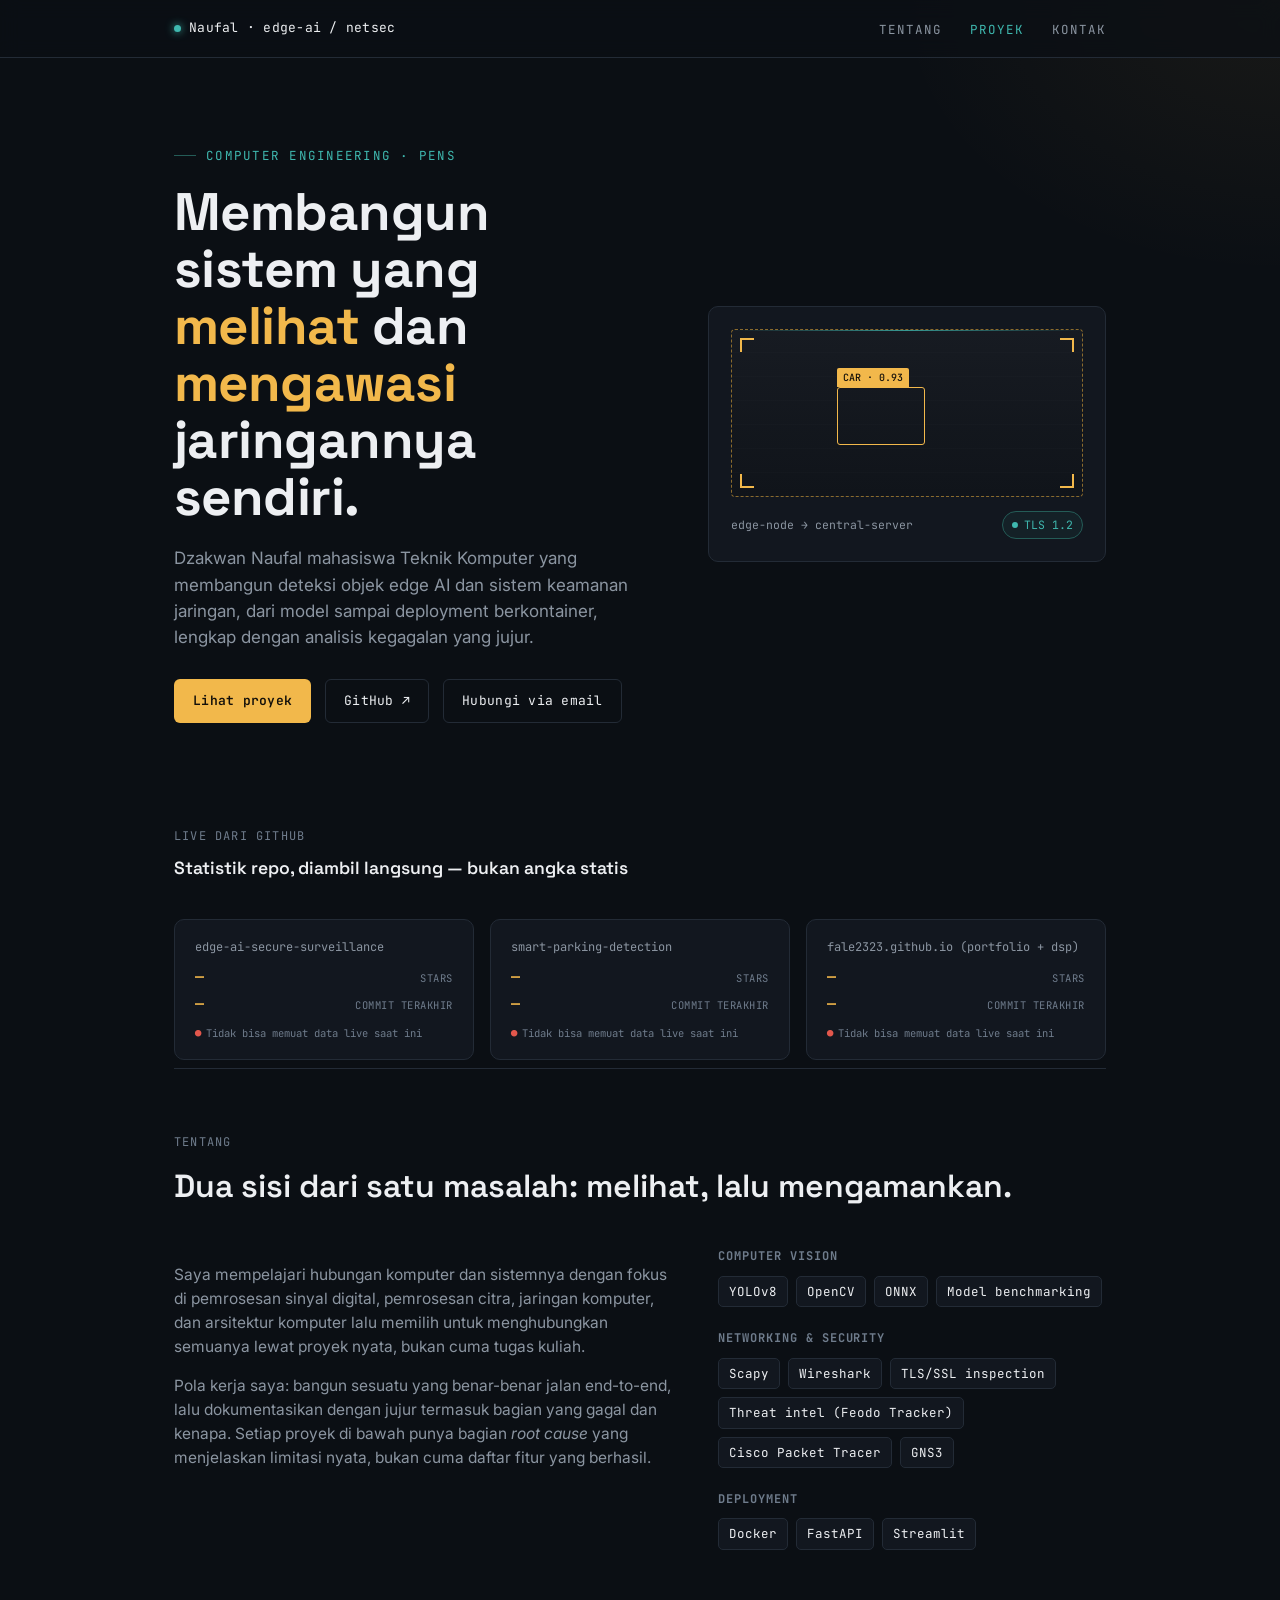
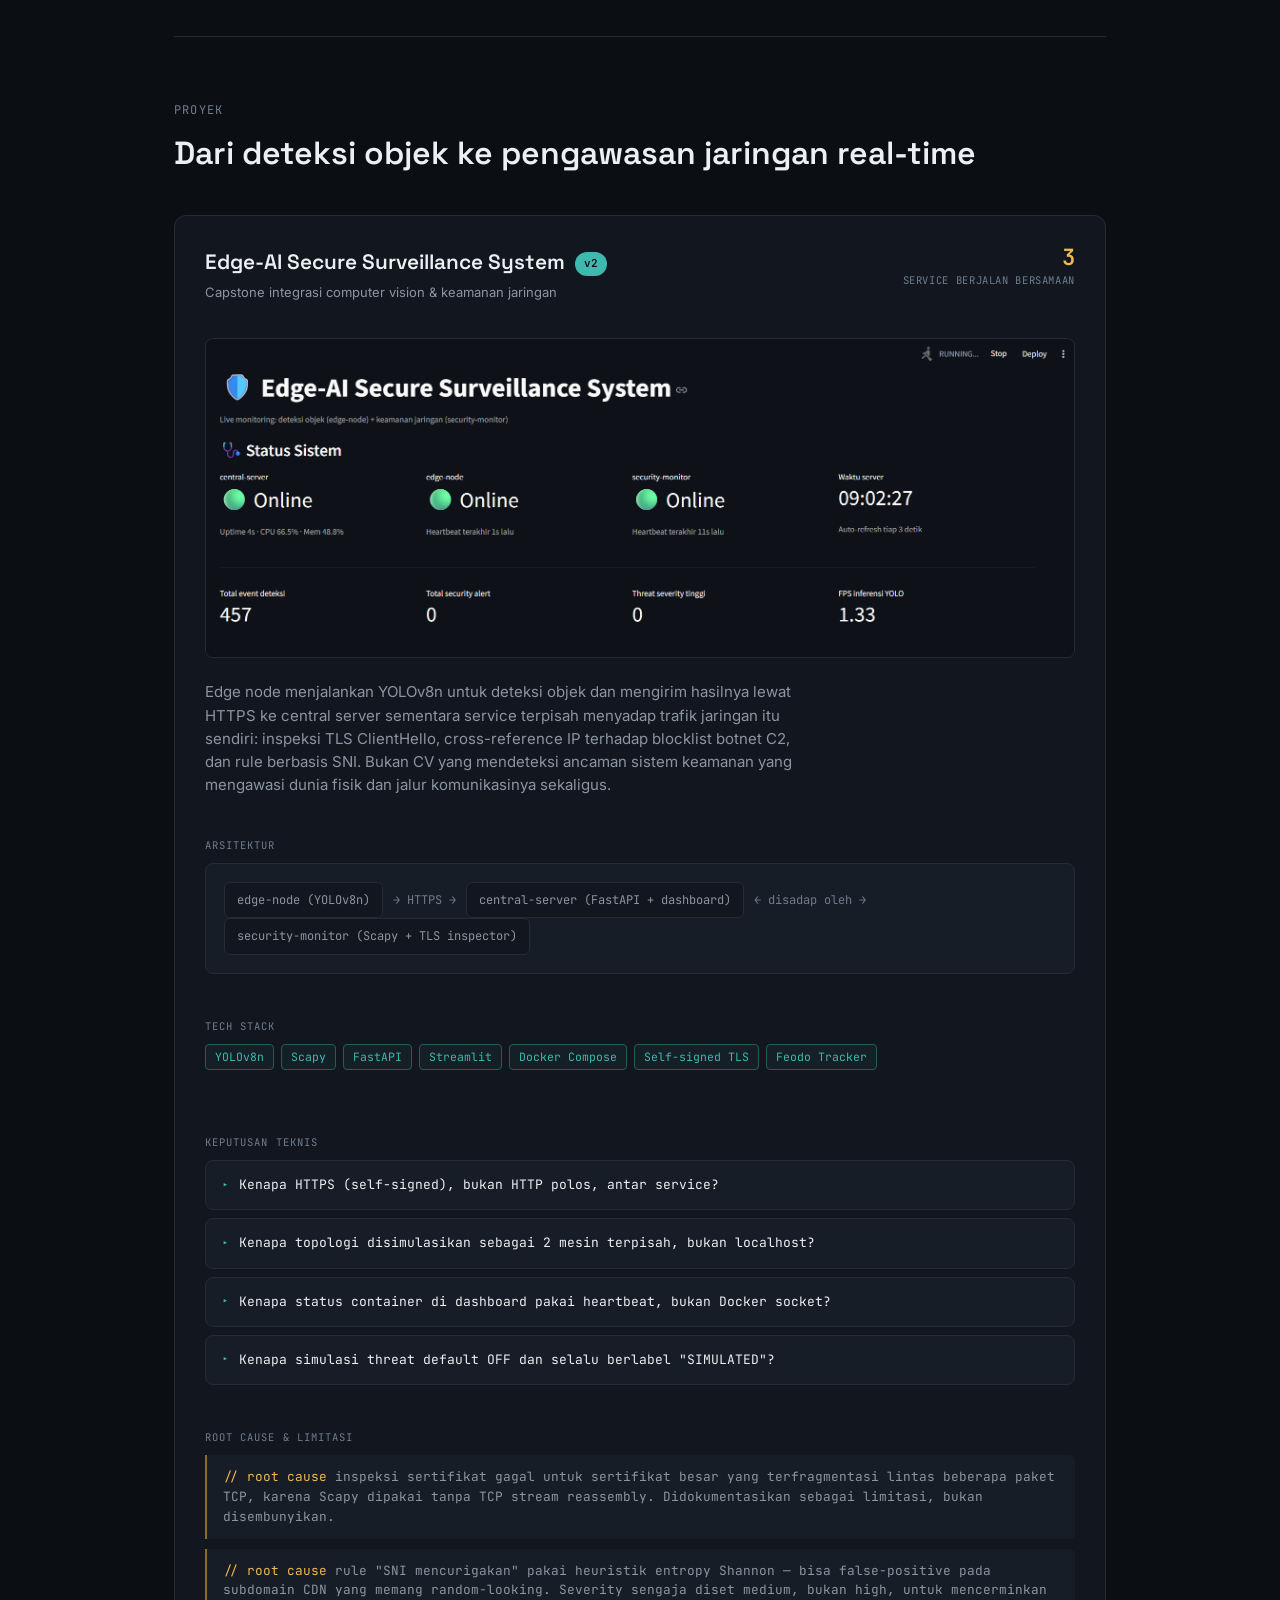
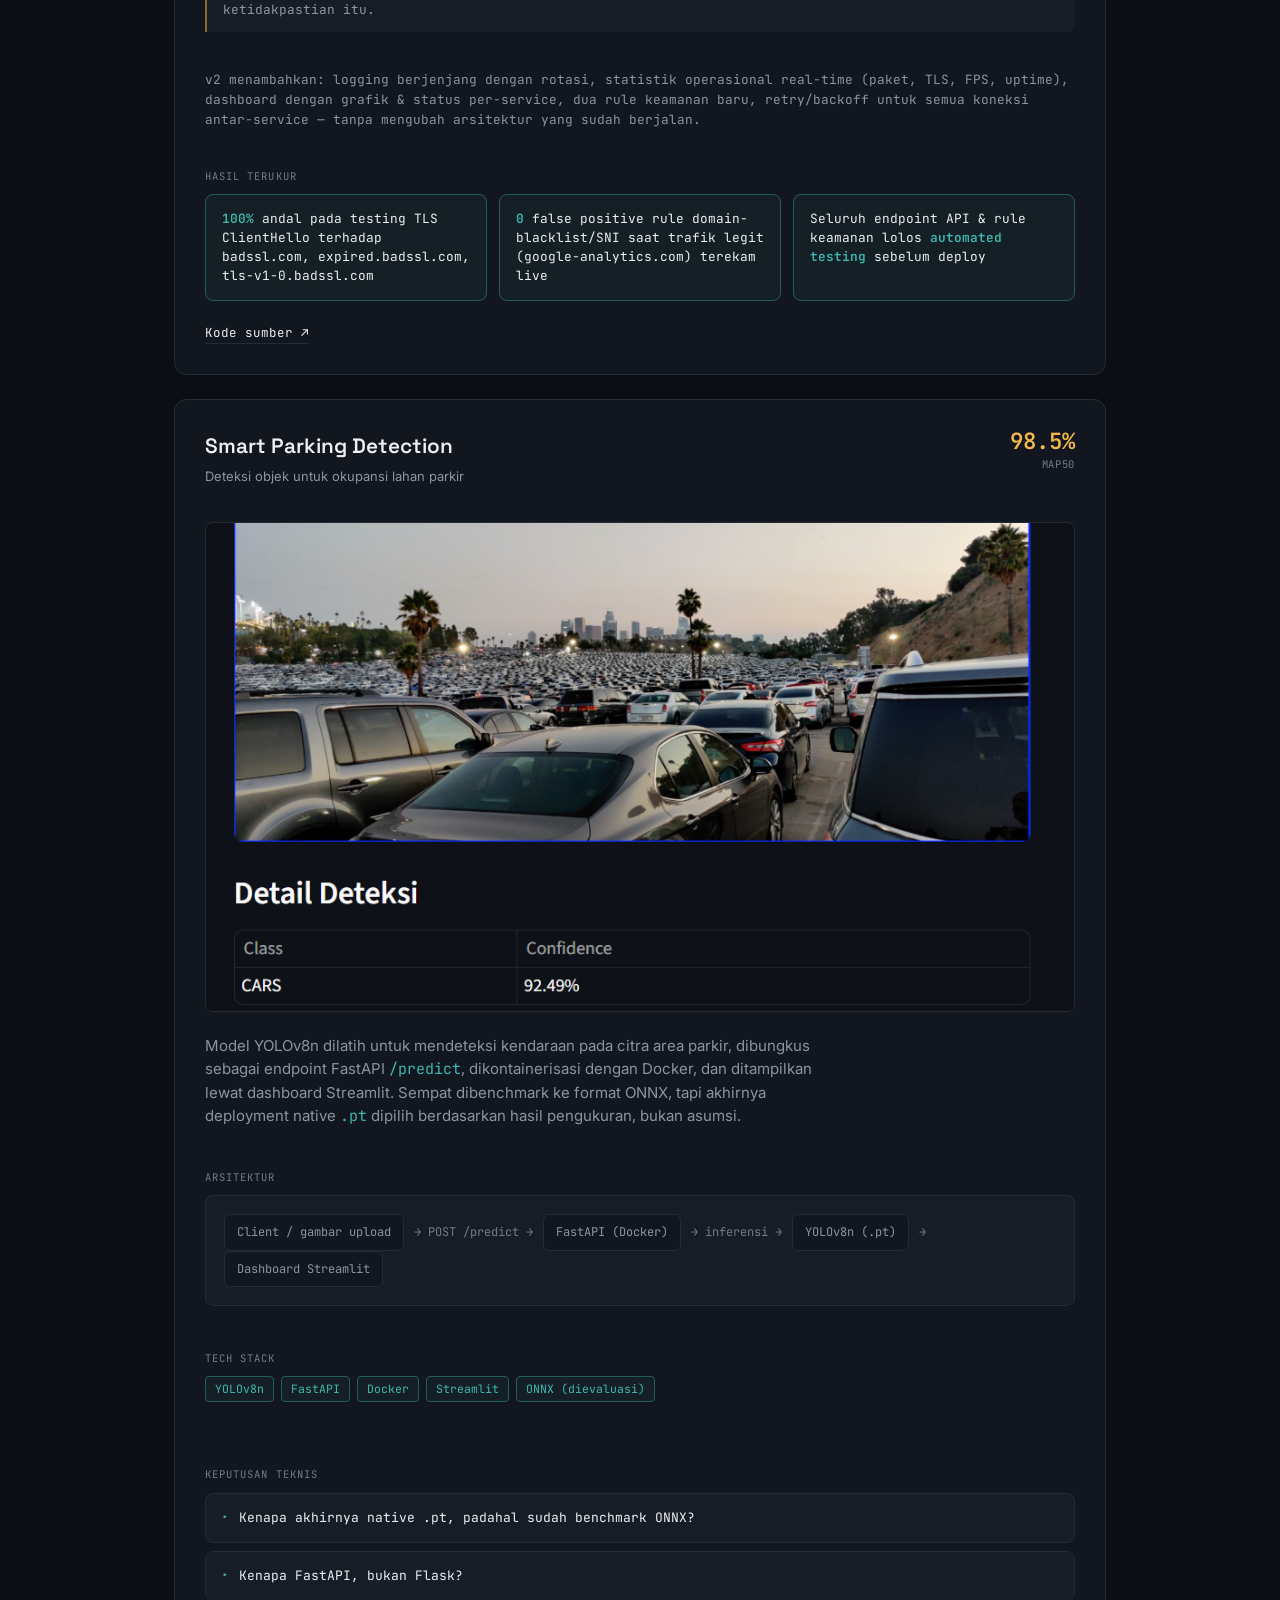
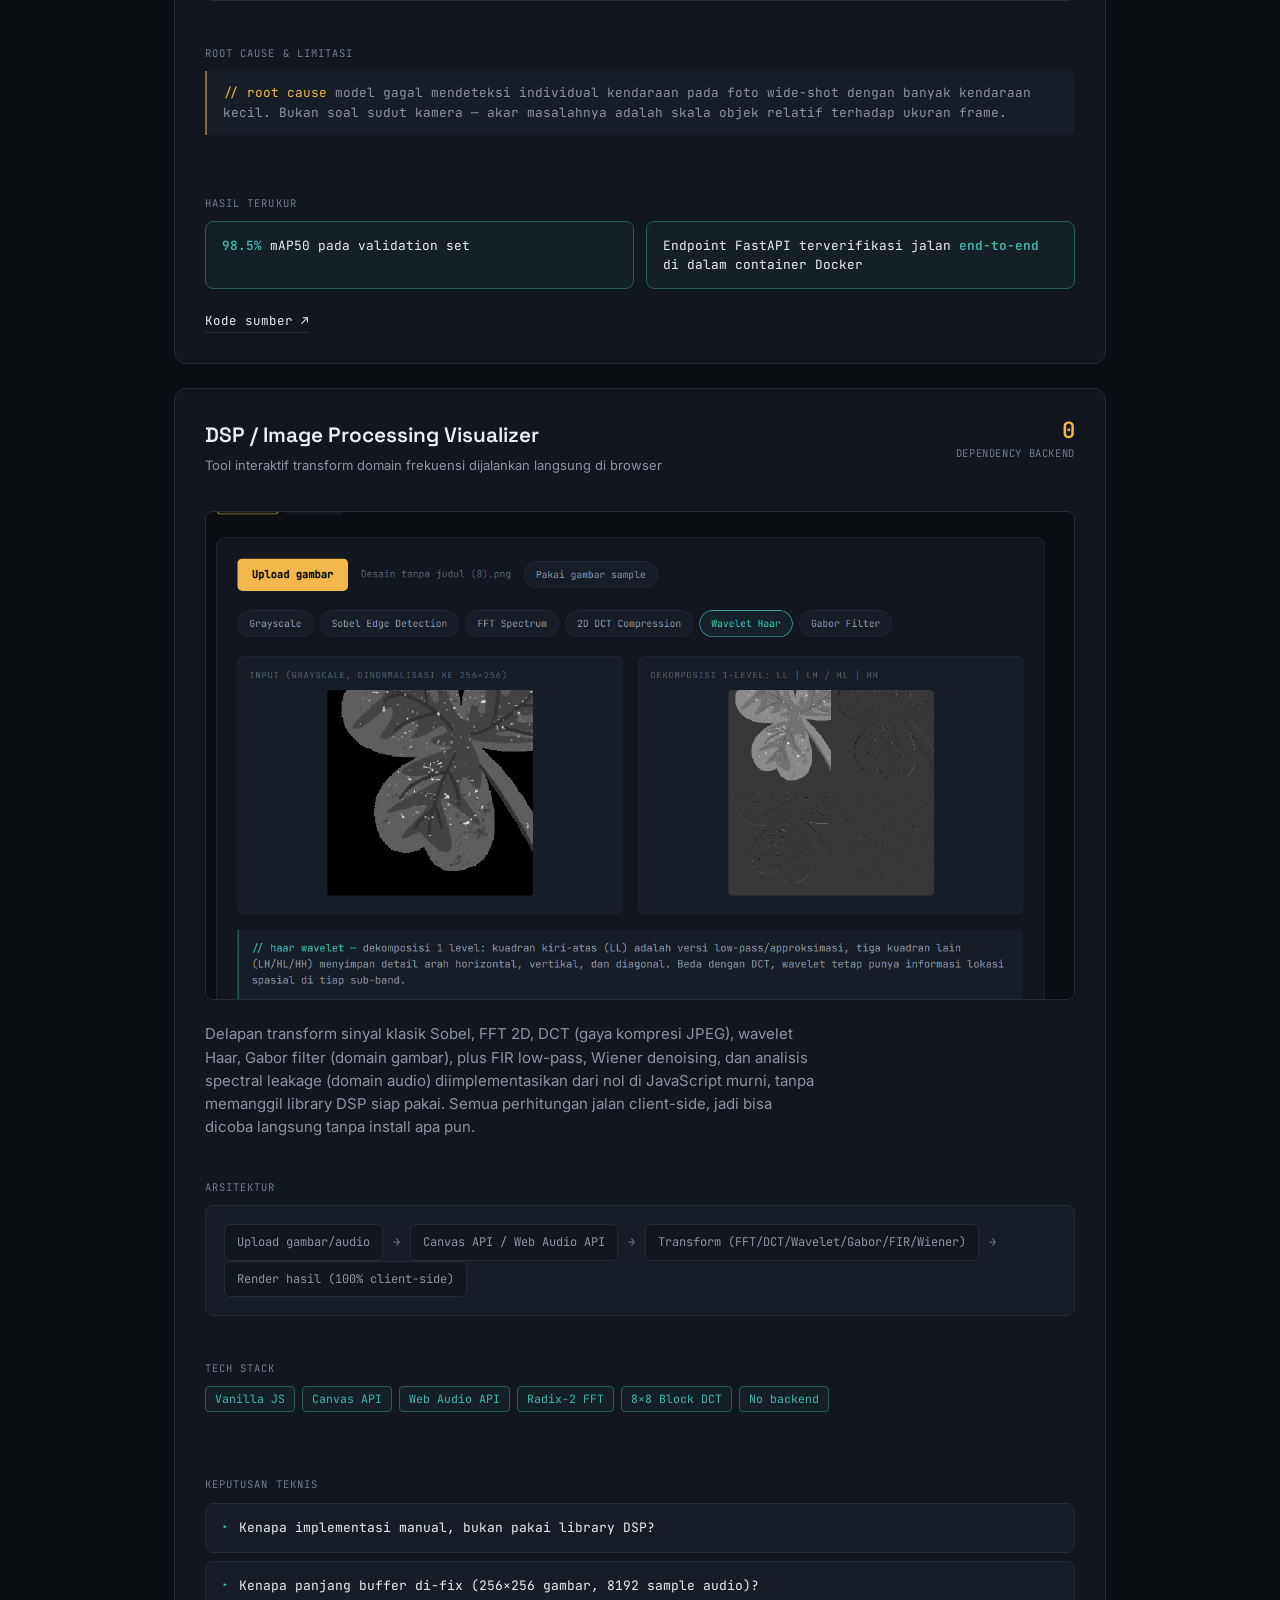
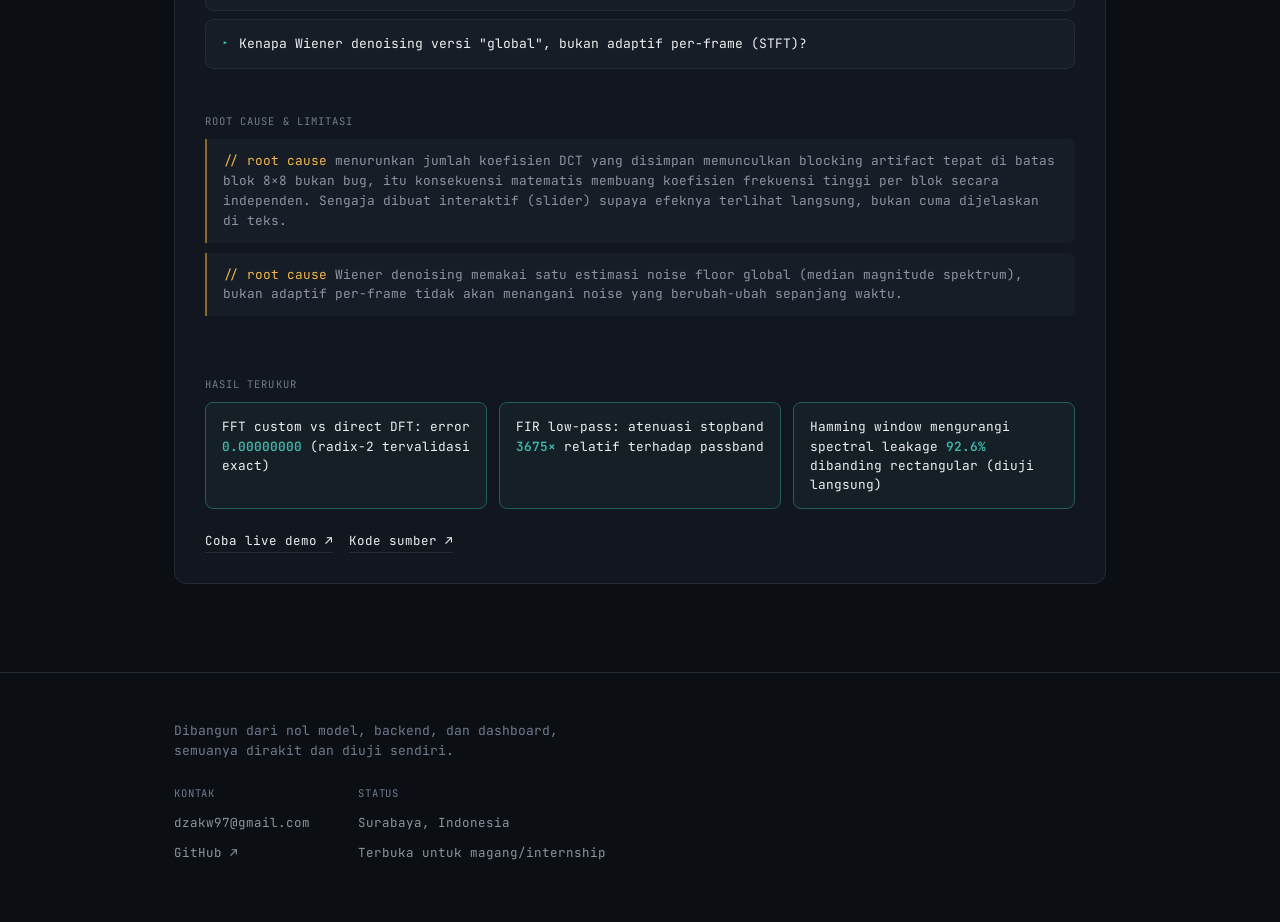
==== commit 895a7189: "remove: hapus semua placeholder demo GIF yang belum diisi" ====
--- a/index.html
+++ b/index.html
@@ -304,20 +304,6 @@
           </div>
         </div>
 
-        <!-- 4. GIF Demo -->
-        <div class="proj-sub">
-          <div class="proj-sub-label">Demo</div>
-          <div class="media-slot" data-ratio="16-9">
-            <img src="./assets/smart-parking/demo.gif" alt="Demo animasi deteksi okupansi parkir" loading="lazy"
-                 onerror="this.style.display='none'; this.nextElementSibling.style.display='flex';">
-            <div class="media-placeholder" style="display:none;">
-              <span class="icon">🎬</span>
-              <span>GIF demo belum diupload</span>
-              <code>assets/smart-parking/demo.gif</code>
-            </div>
-          </div>
-        </div>
-
         <!-- 5. Tech Stack -->
         <div class="proj-sub">
           <div class="proj-sub-label">Tech Stack</div>
@@ -411,19 +397,6 @@
         </div>
 
         <!-- 4. GIF Demo -->
-        <div class="proj-sub">
-          <div class="proj-sub-label">Demo</div>
-          <div class="media-slot" data-ratio="16-9">
-            <img src="./assets/dsp/demo.gif" alt="Demo animasi DSP Visualizer" loading="lazy"
-                 onerror="this.style.display='none'; this.nextElementSibling.style.display='flex';">
-            <div class="media-placeholder" style="display:none;">
-              <span class="icon">🎬</span>
-              <span>GIF demo belum diupload atau langsung coba live demo di bawah</span>
-              <code>assets/dsp/demo.gif</code>
-            </div>
-          </div>
-        </div>
-
         <!-- 5. Tech Stack -->
         <div class="proj-sub">
           <div class="proj-sub-label">Tech Stack</div>
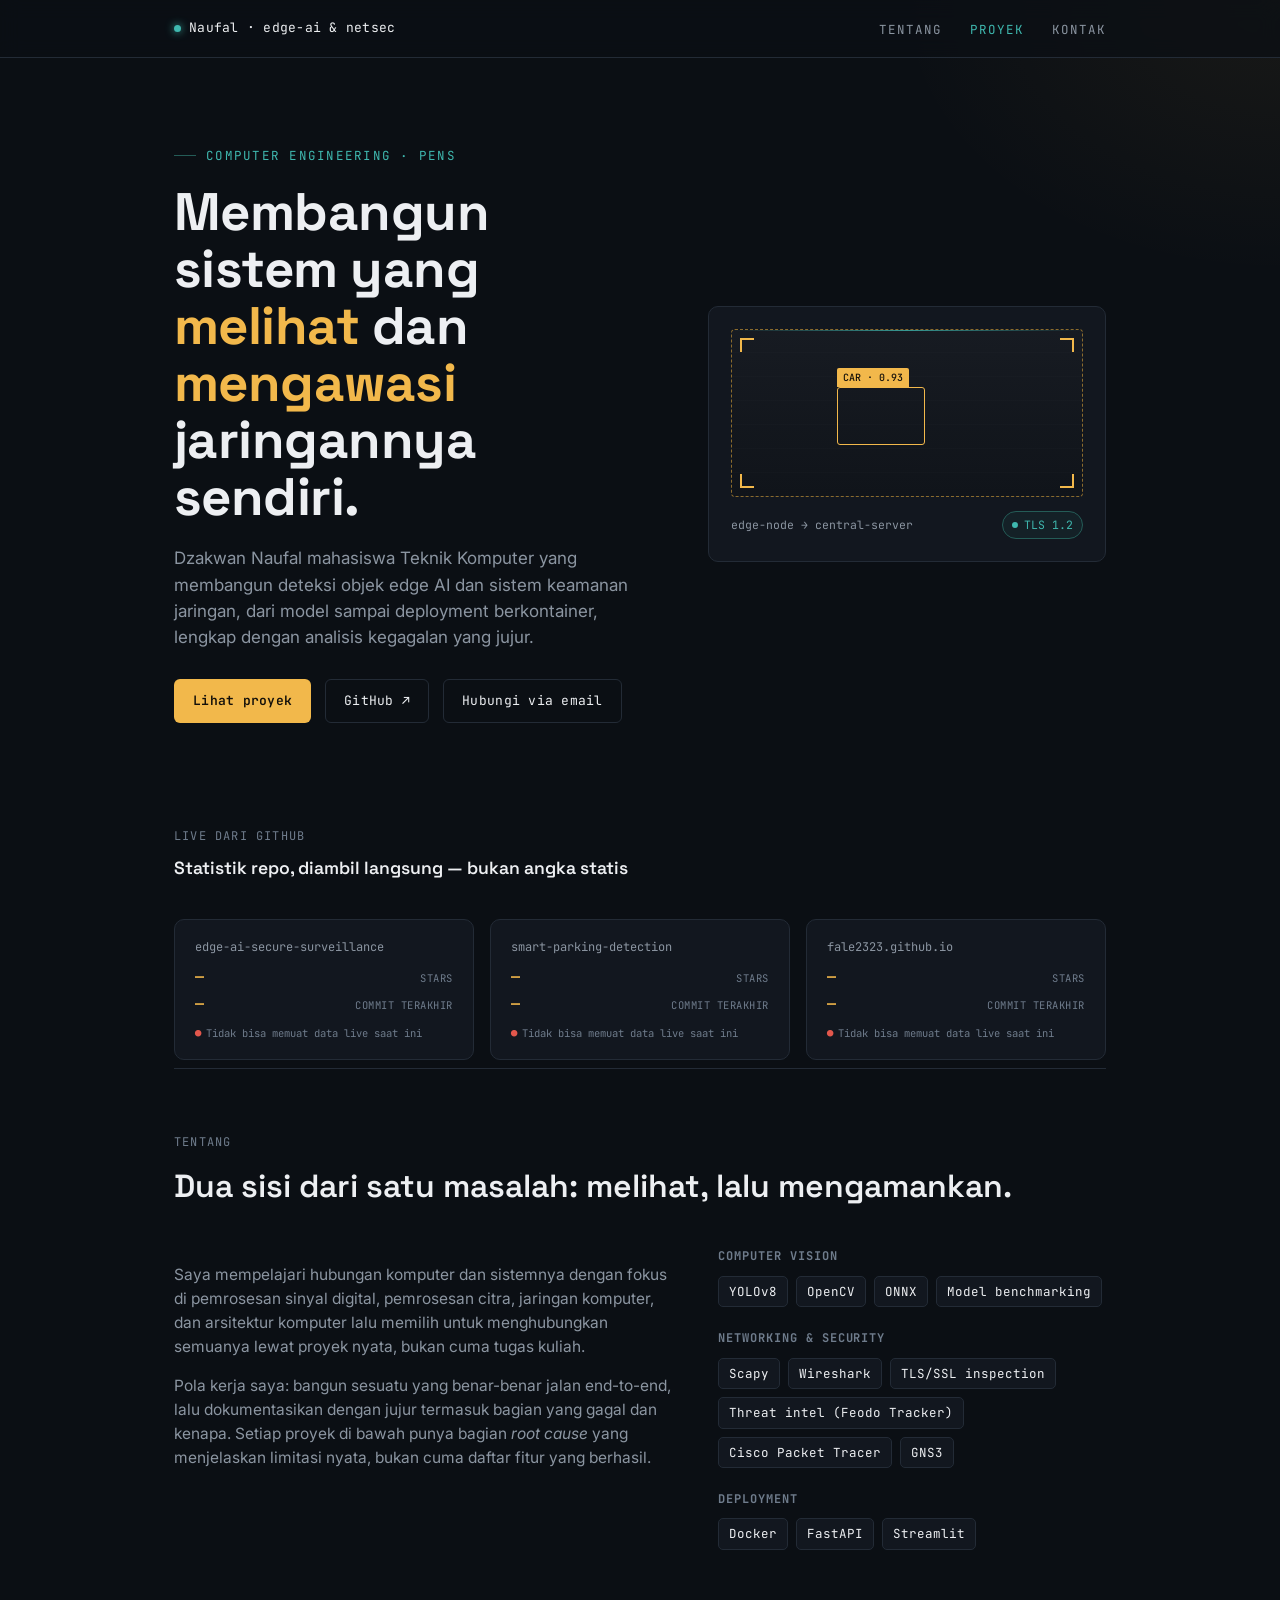
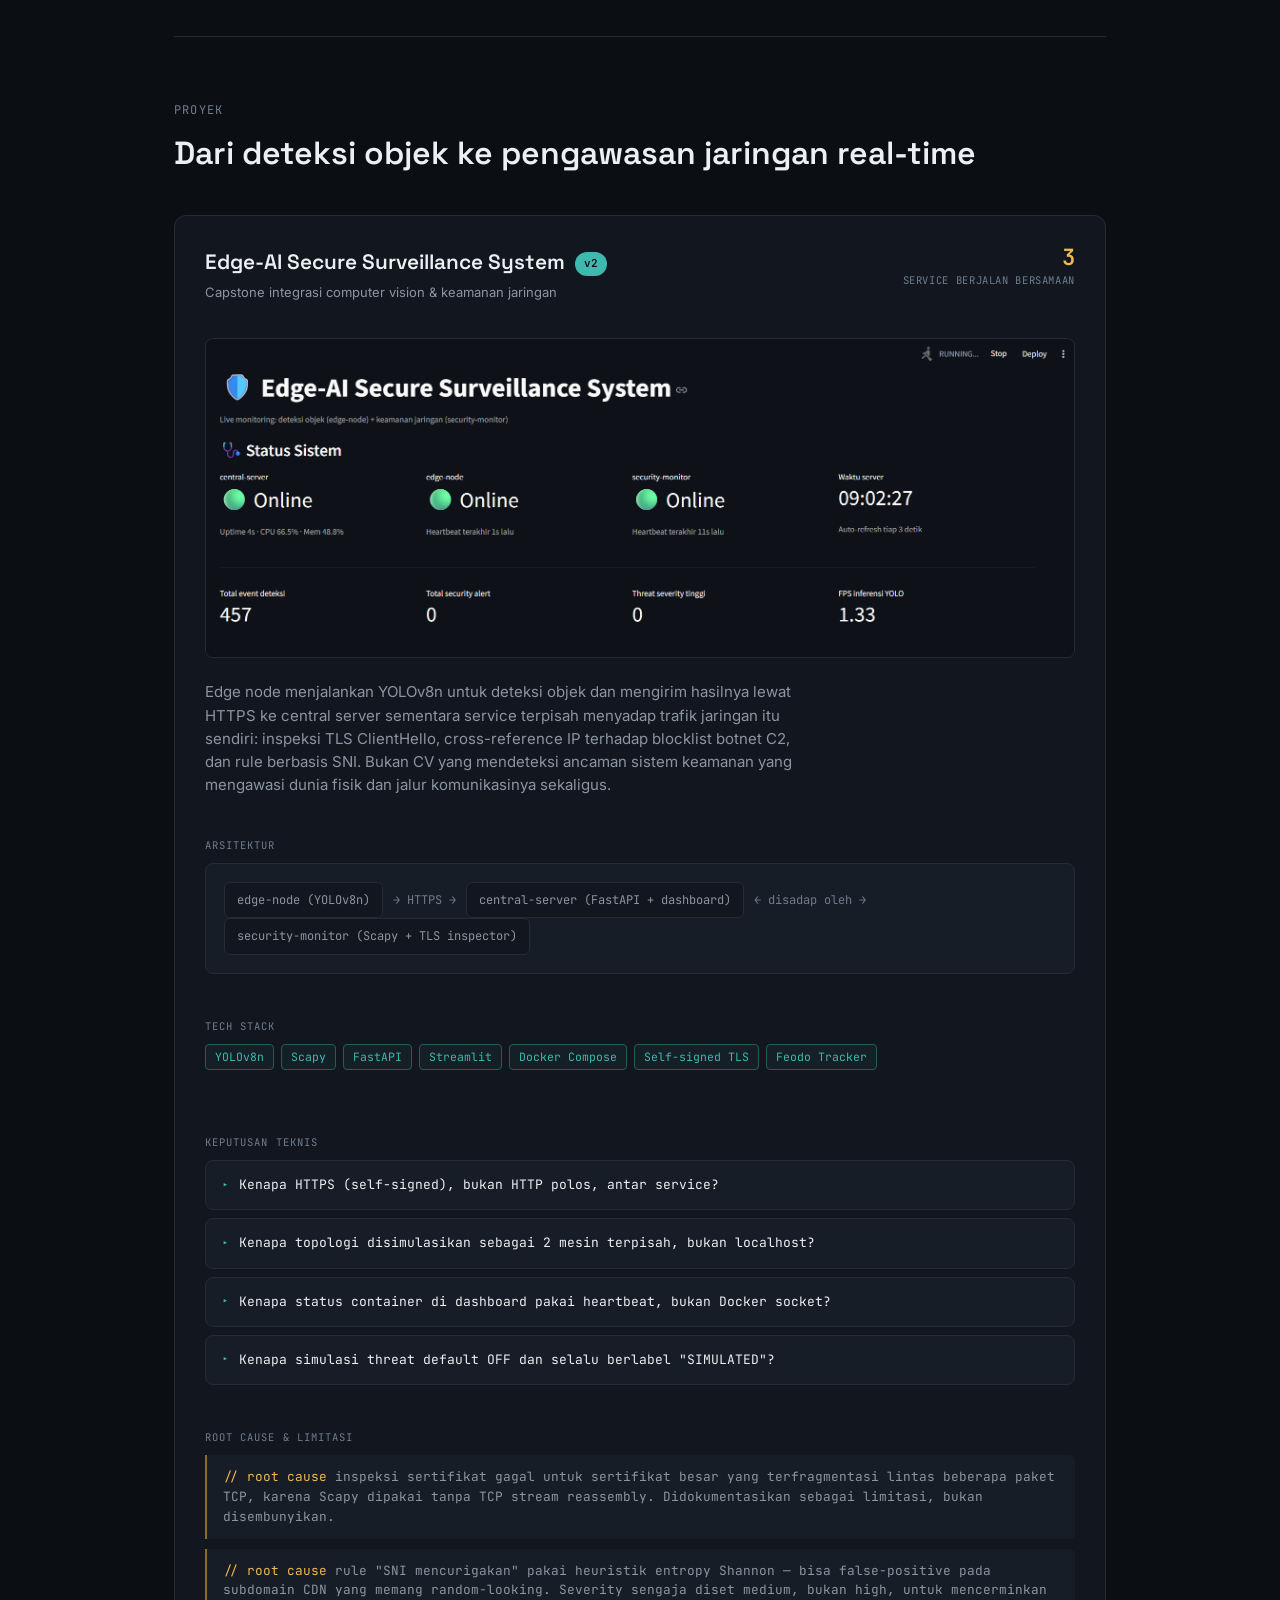
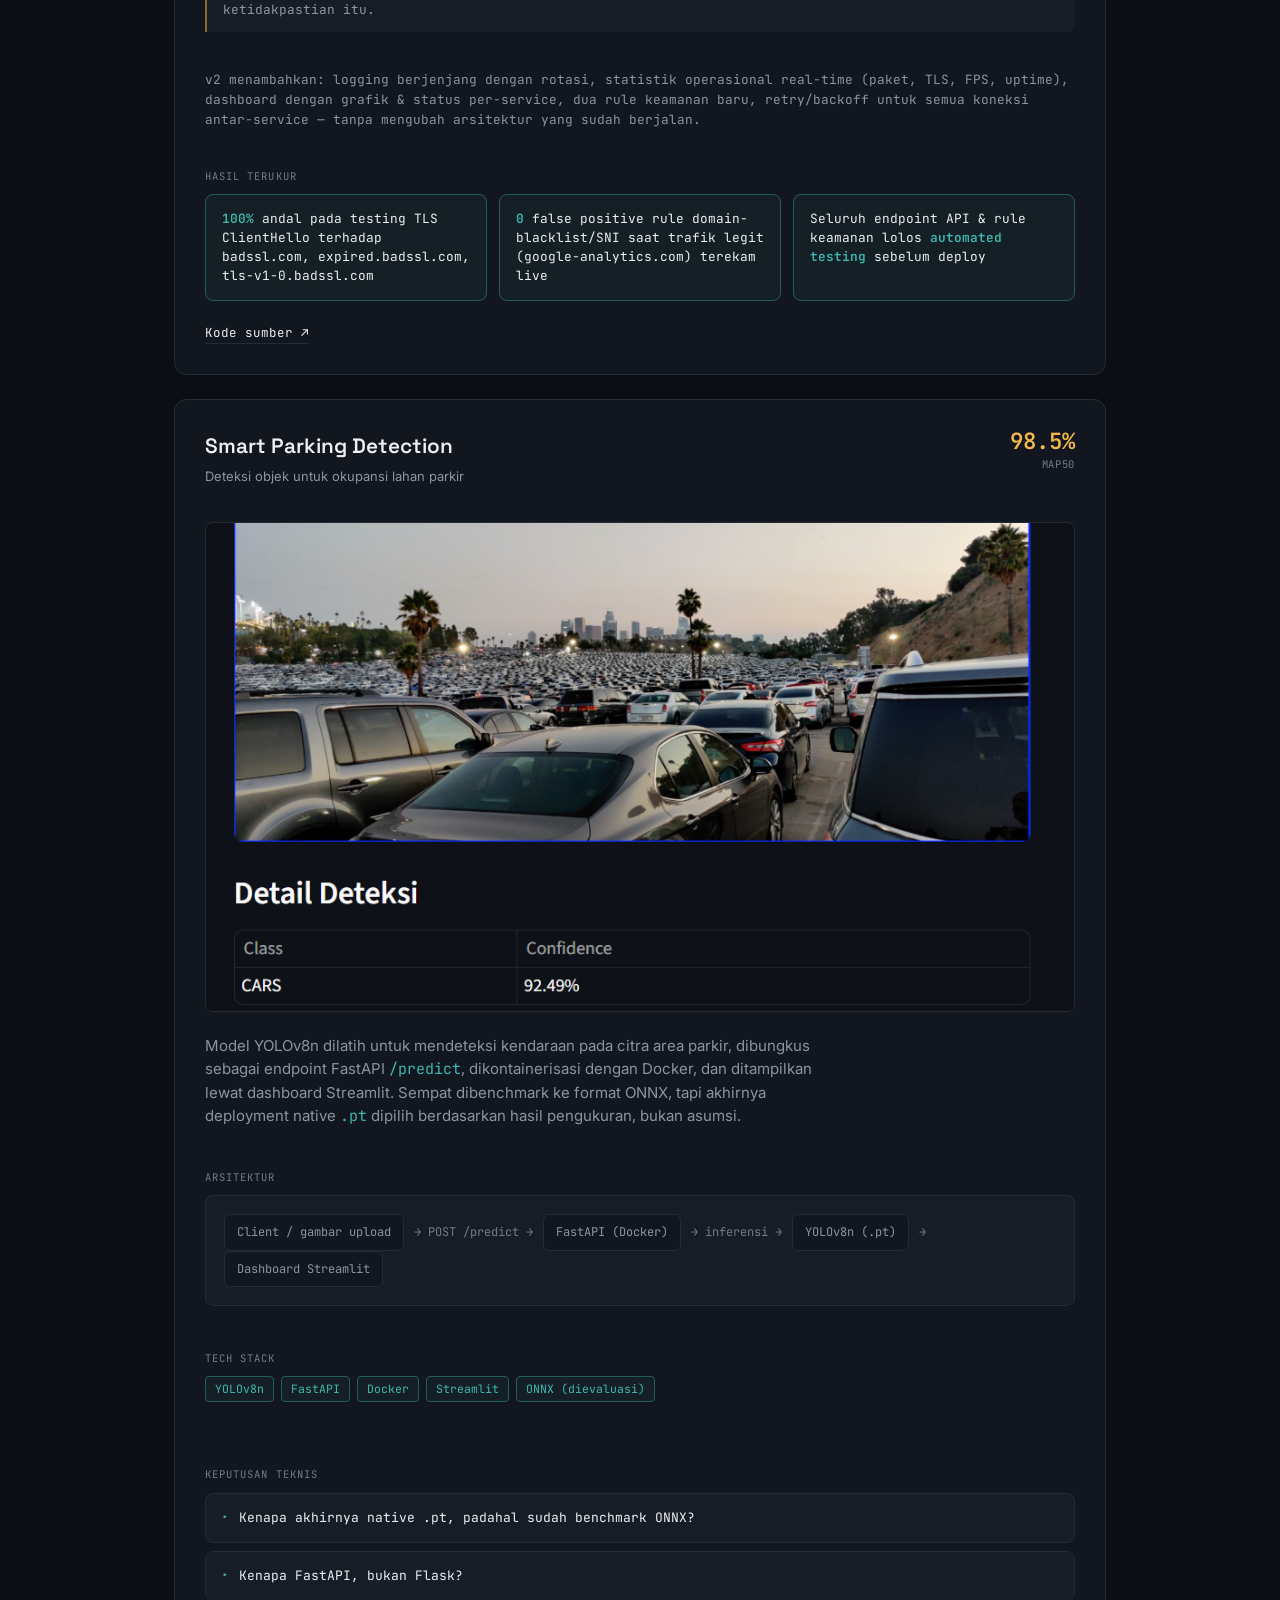
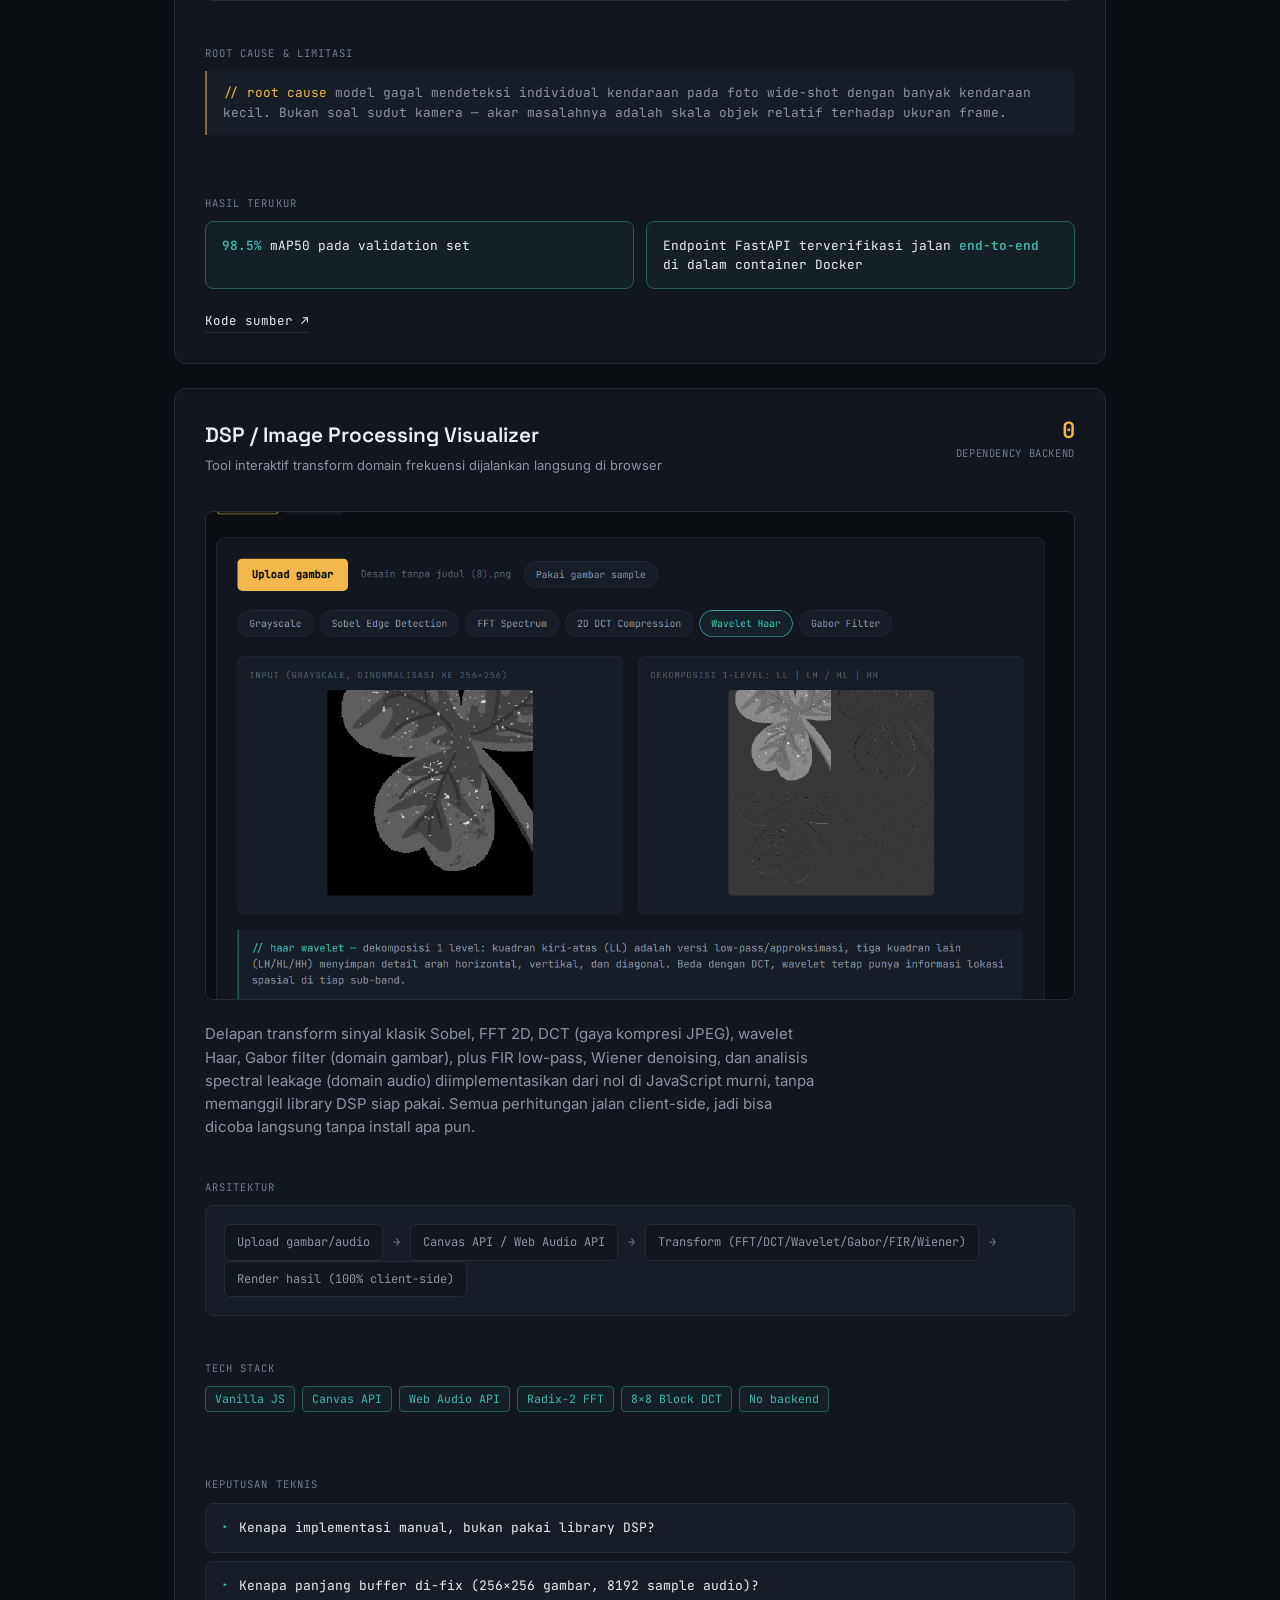
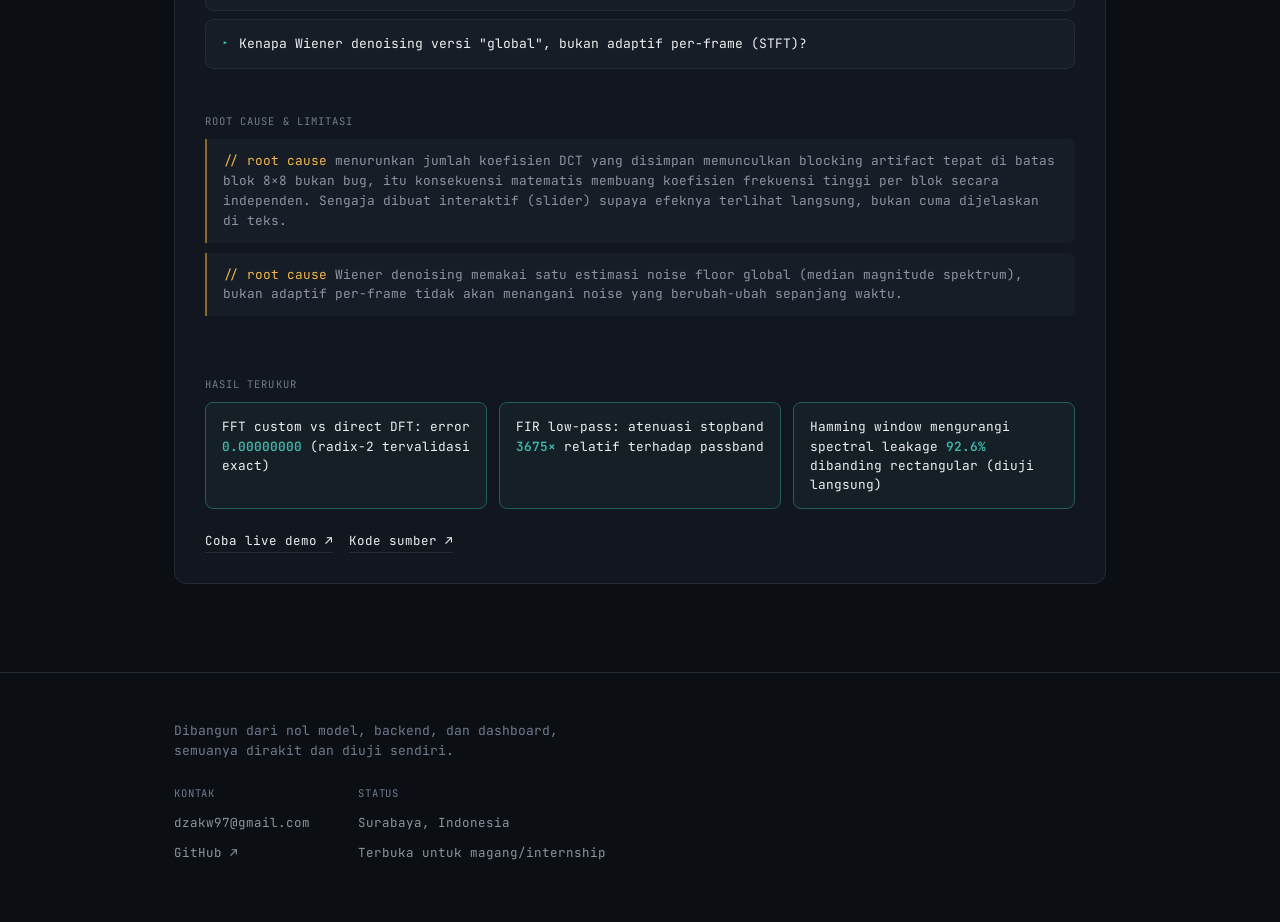
==== commit d1bac32c: "Update index.html minor cahnges in content" ====
--- a/index.html
+++ b/index.html
@@ -51,7 +51,7 @@
 
 <header class="nav">
   <div class="nav-inner">
-    <a href="#top" class="nav-mark"><span class="dot"></span>Naufal · edge-ai / netsec</a>
+    <a href="#top" class="nav-mark"><span class="dot"></span>Naufal · edge-ai & netsec</a>
     <button class="nav-toggle" id="nav-toggle" aria-expanded="false" aria-controls="nav-links-list" aria-label="Buka menu navigasi">
       <span class="nav-toggle-bar"></span><span class="nav-toggle-bar"></span><span class="nav-toggle-bar"></span>
     </button>
@@ -113,7 +113,7 @@
           <div class="mc-status" data-status aria-live="polite">memuat…</div>
         </div>
         <div class="metric-card" data-repo="fale2323/fale2323.github.io">
-          <div class="mc-name">fale2323.github.io (portfolio + dsp)</div>
+          <div class="mc-name">fale2323.github.io </div>
           <div class="mc-row"><span class="mc-val" data-field="stars">—</span><span class="mc-label">Stars</span></div>
           <div class="mc-row"><span class="mc-val" data-field="commit">—</span><span class="mc-label">Commit terakhir</span></div>
           <div class="mc-status" data-status aria-live="polite">memuat…</div>
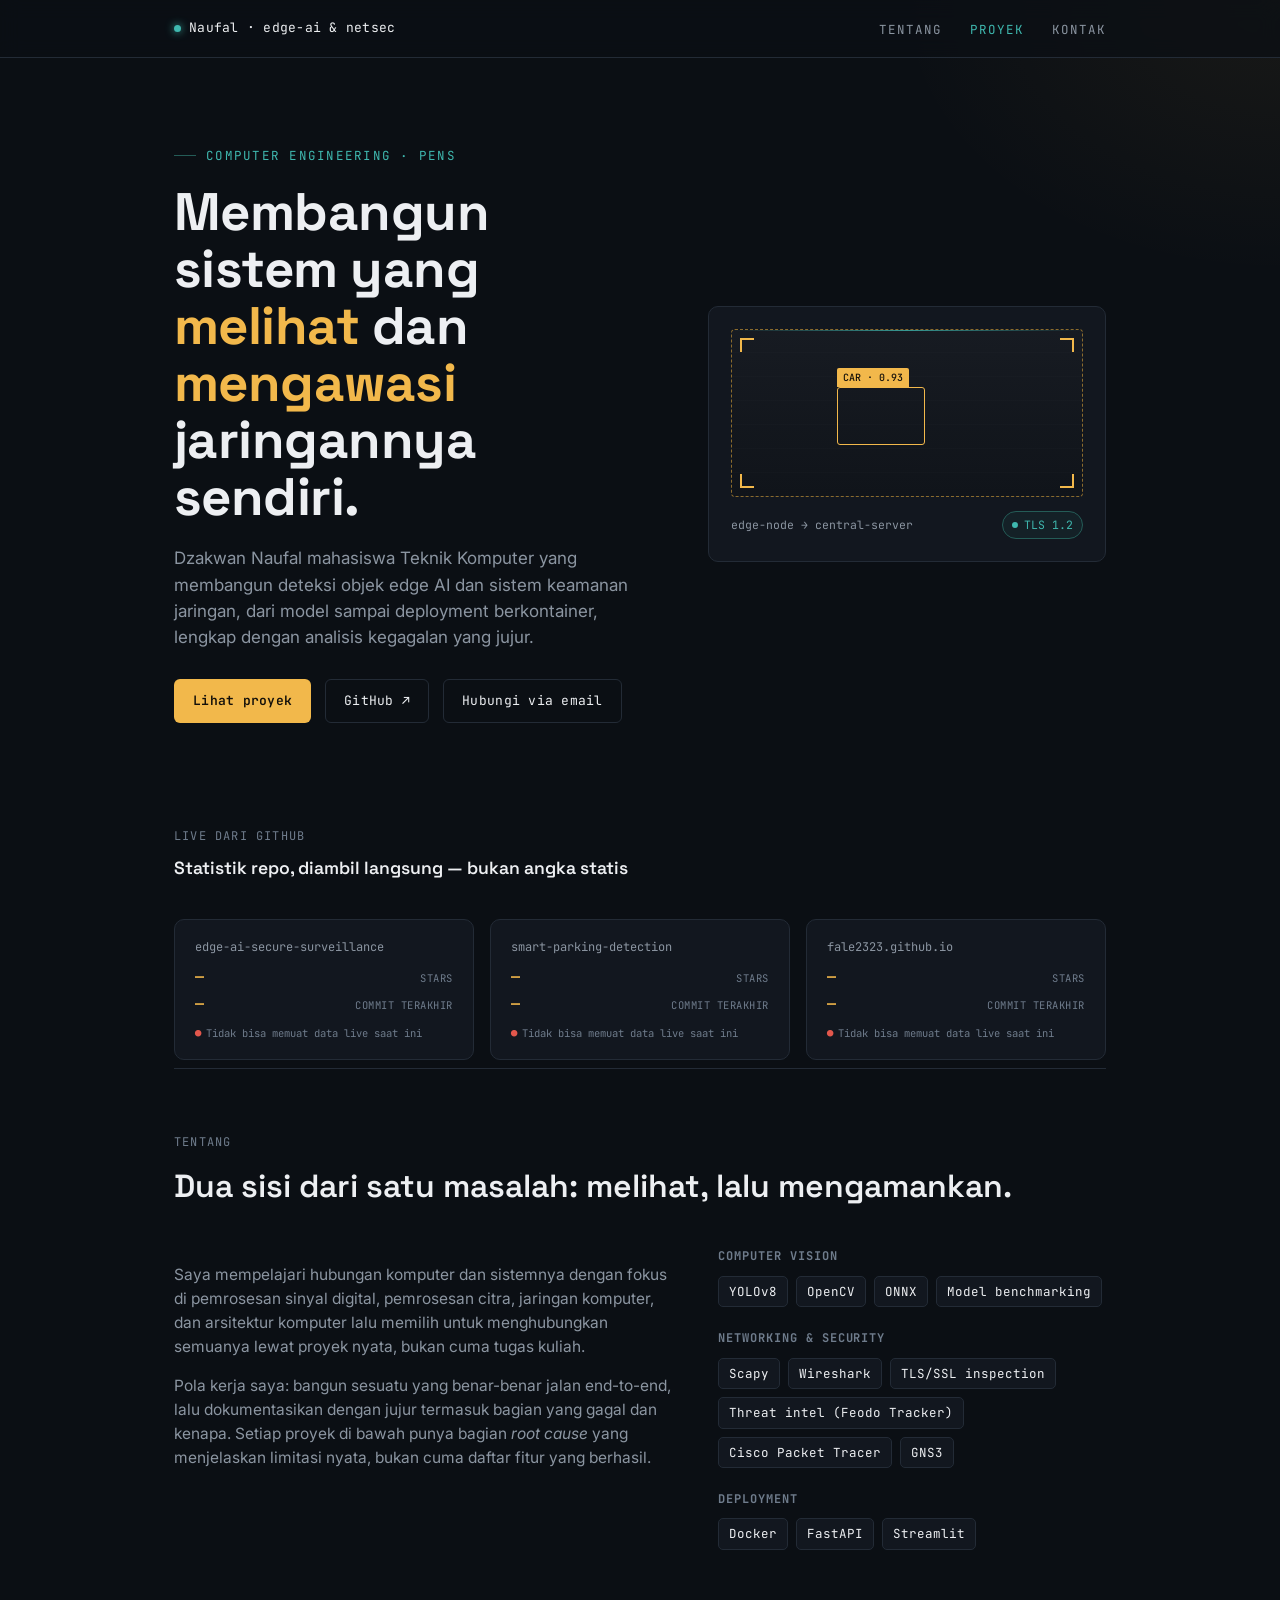
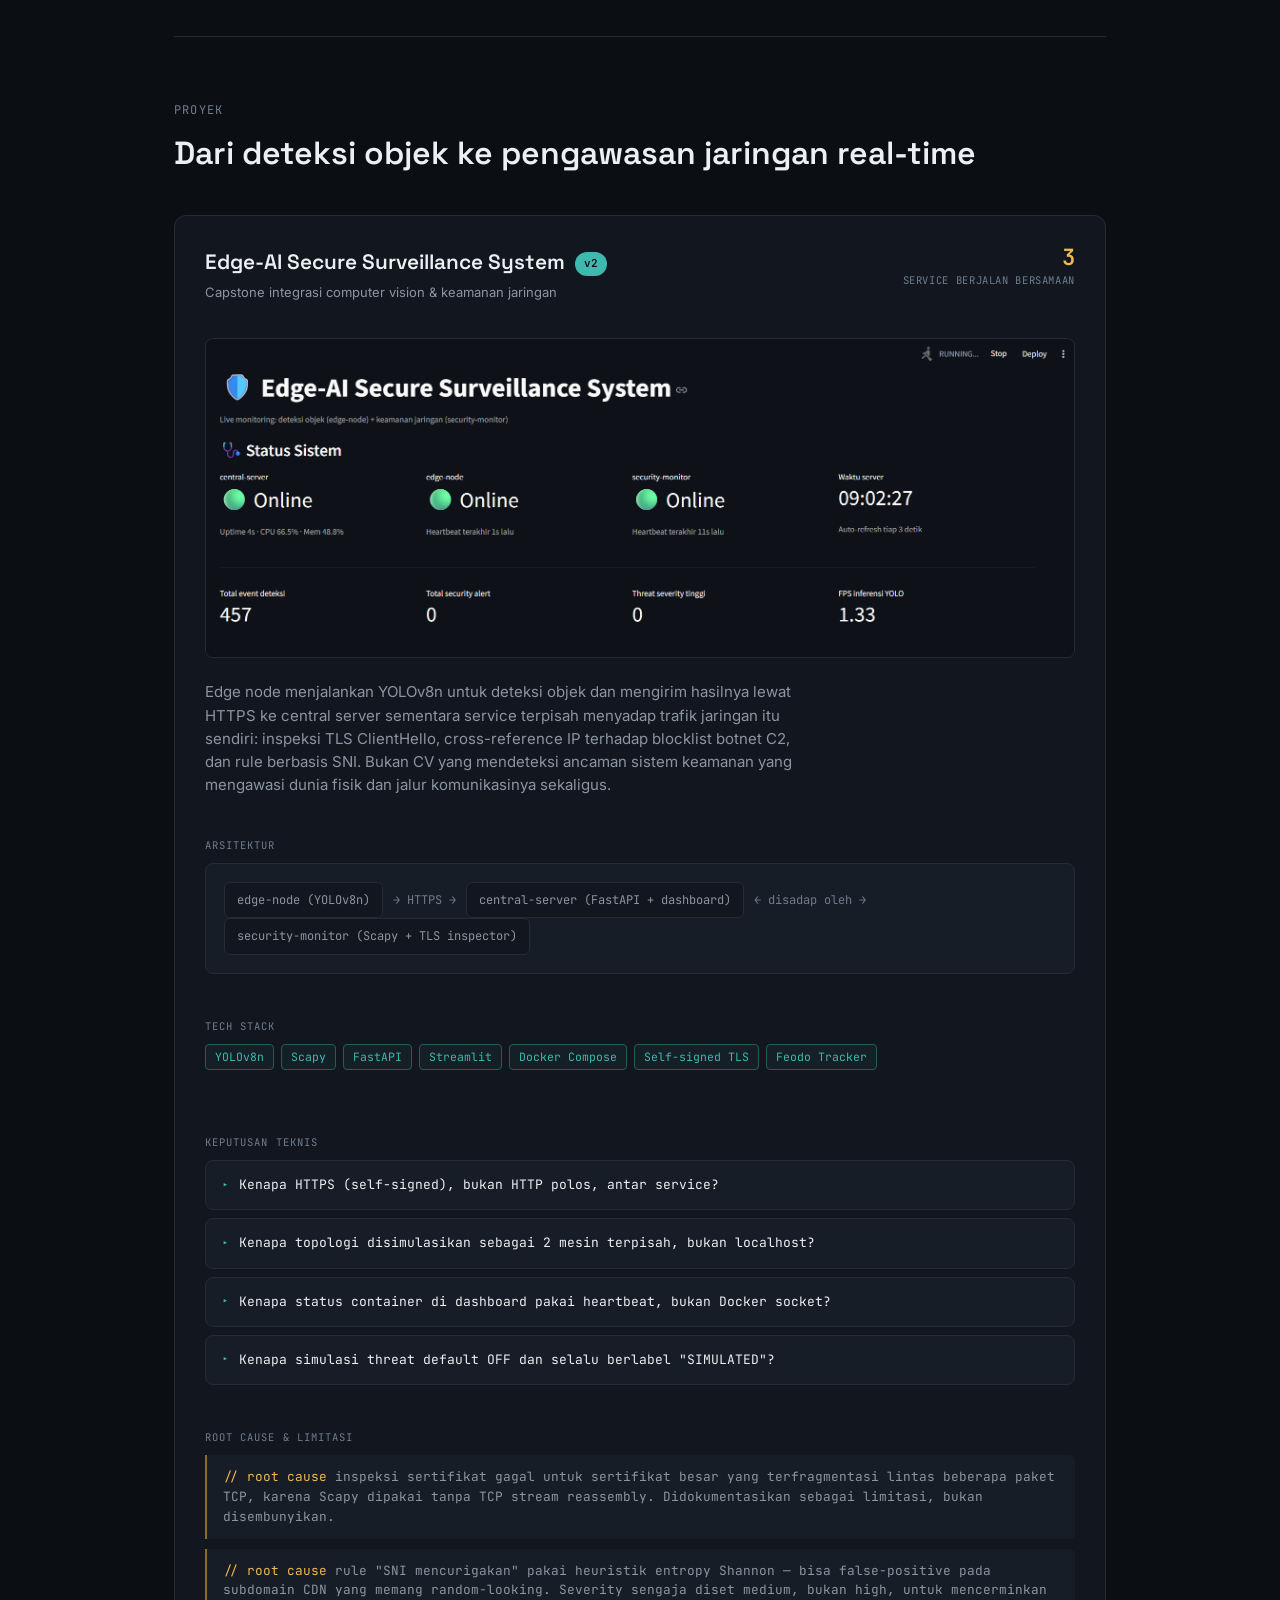
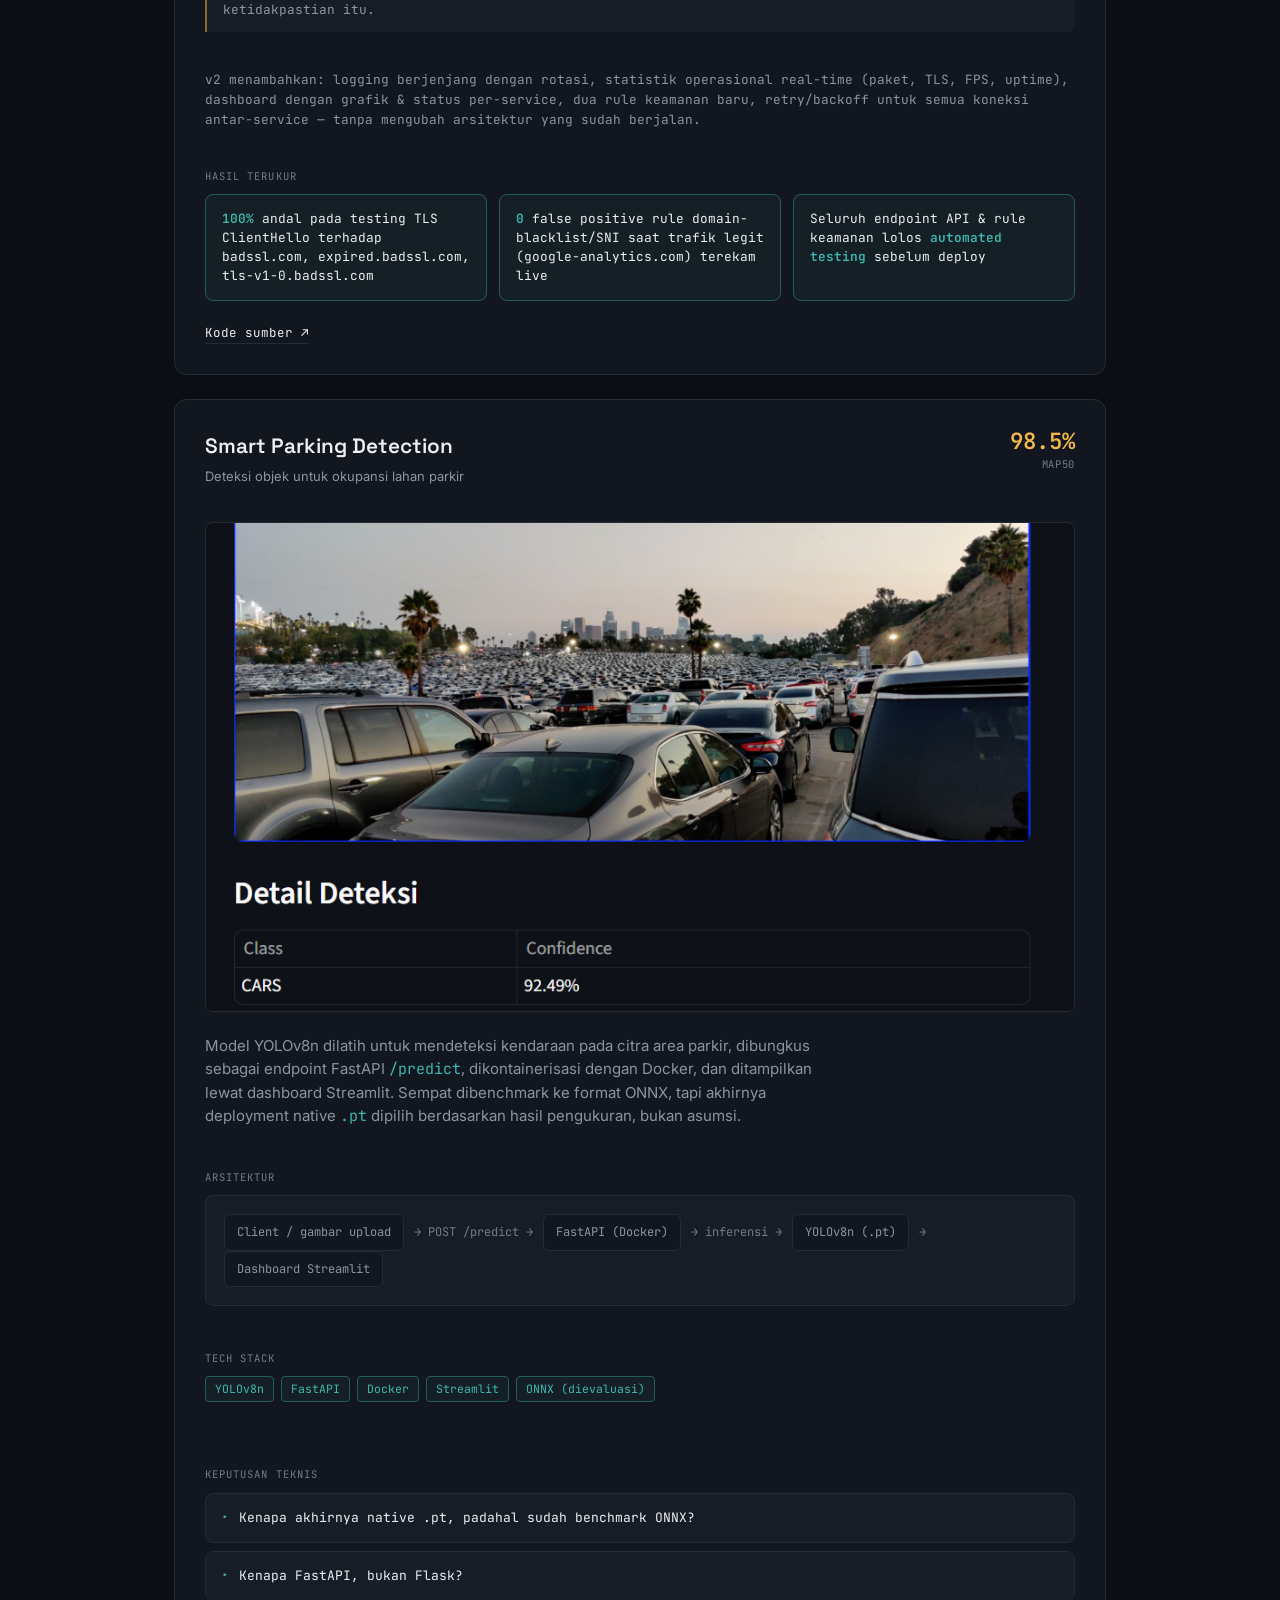
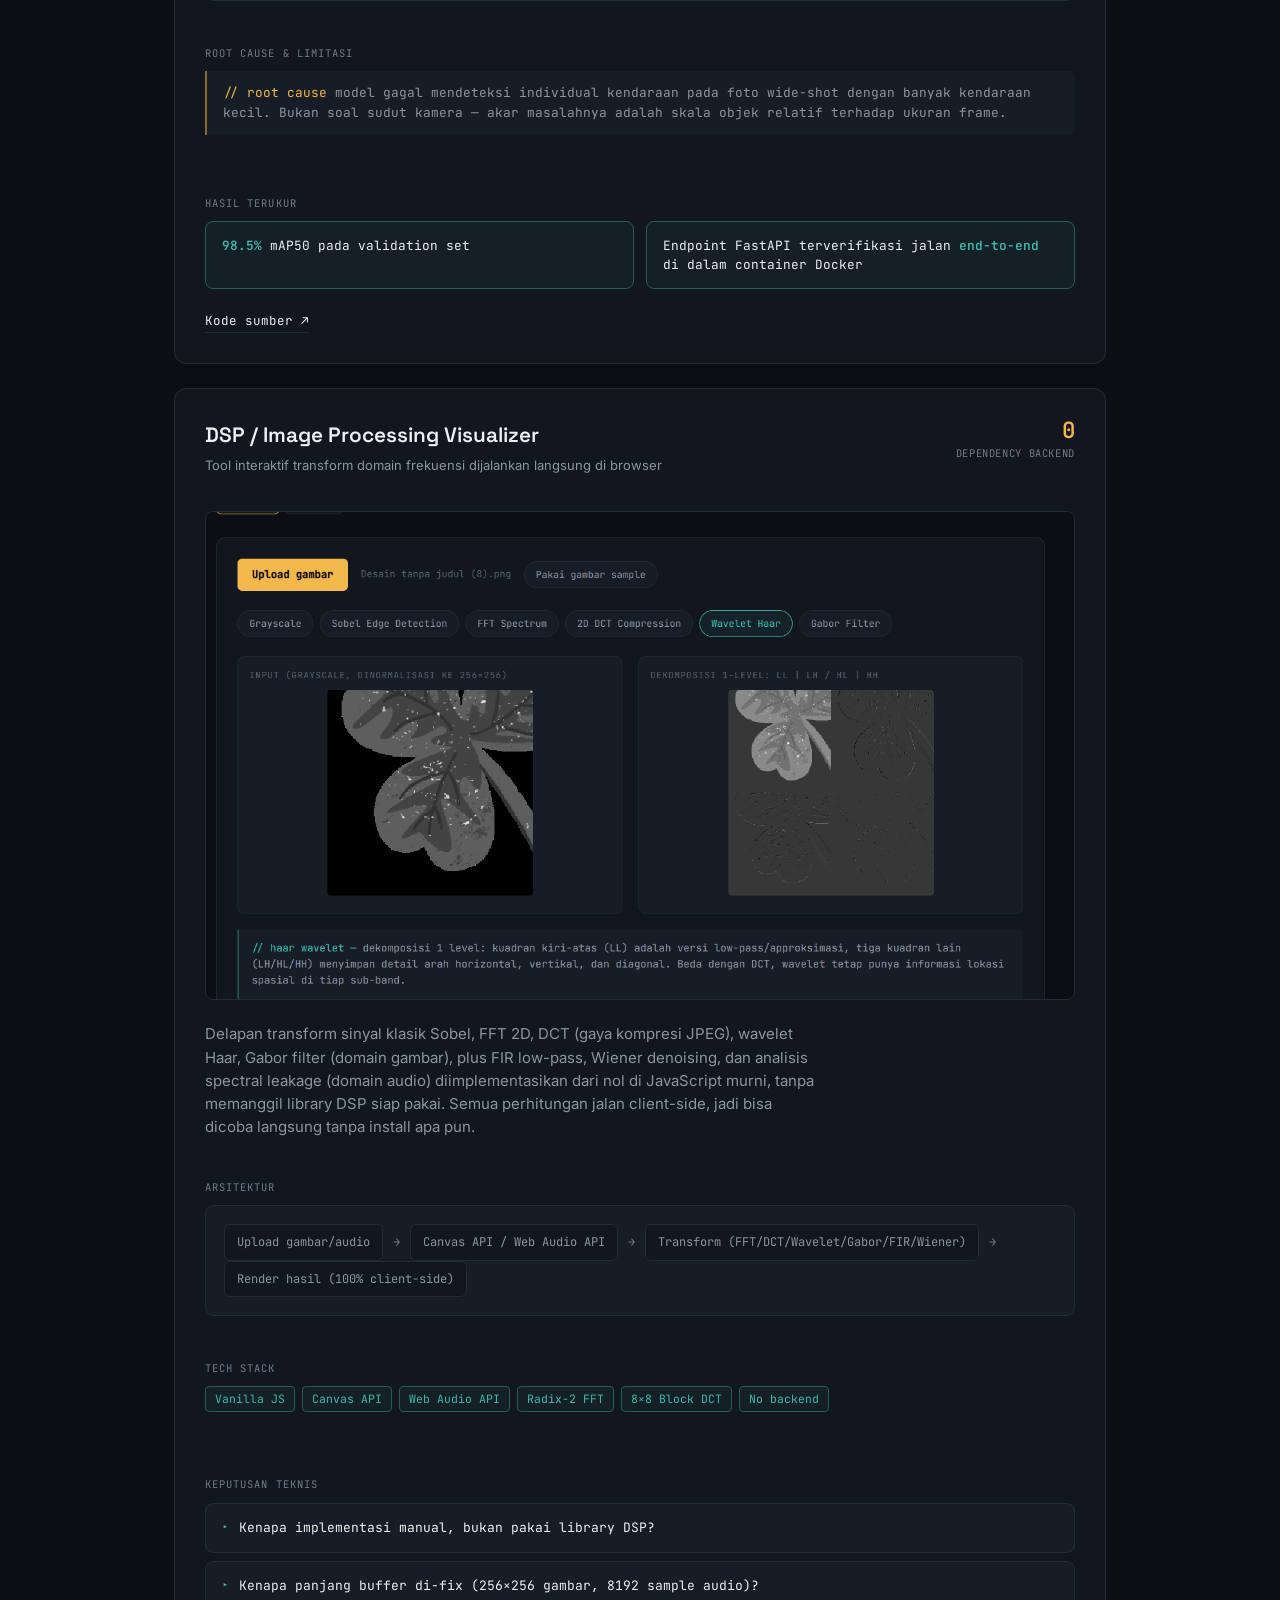
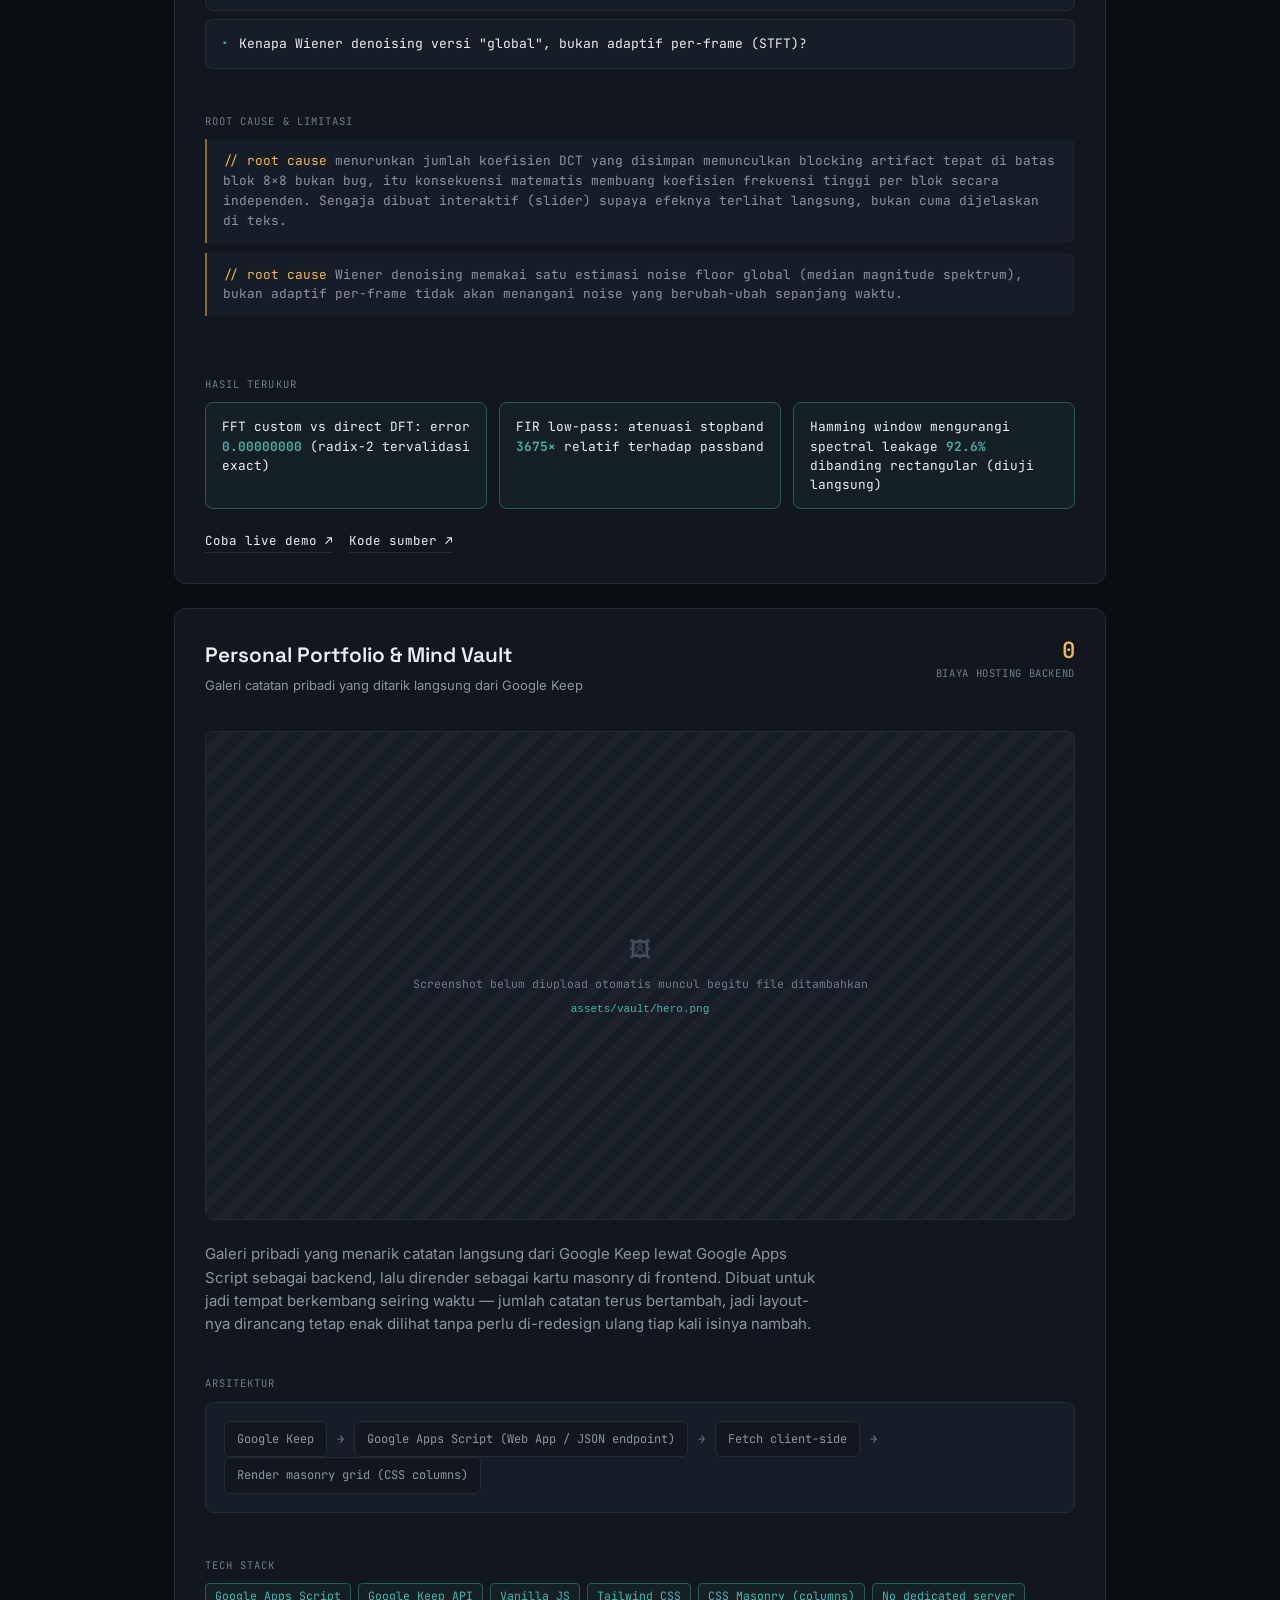
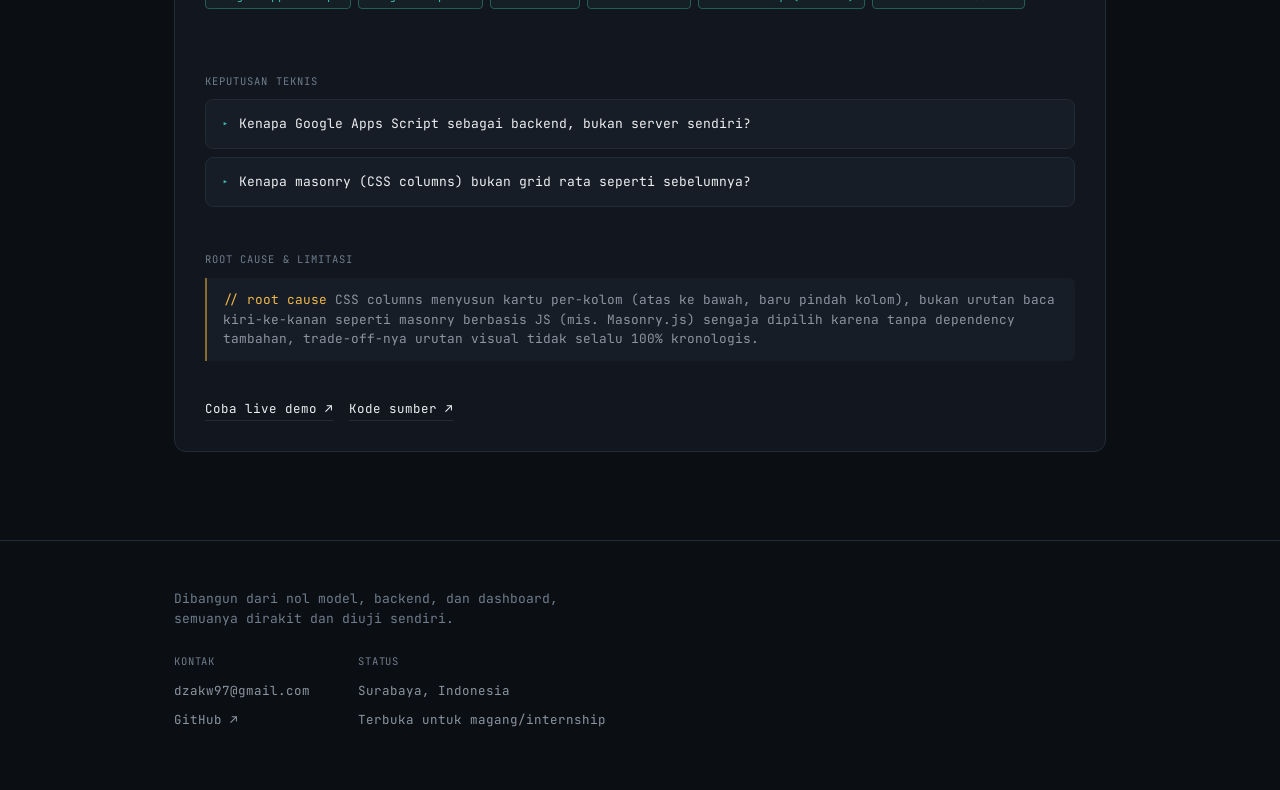
==== commit e82111f0: "Add Mind Vault gallery project" ====
--- a/index.html
+++ b/index.html
@@ -450,6 +450,89 @@
           <a href="https://github.com/fale2323/fale2323.github.io/tree/main/dsp" target="_blank" rel="noopener">Kode sumber ↗</a>
         </div>
       </article>
+
+      <!-- Personal Portfolio & Mind Vault -->
+      <article class="project reveal">
+        <div class="project-top">
+          <div>
+            <h3 class="project-name">Personal Portfolio &amp; Mind Vault</h3>
+            <p class="project-role">Galeri catatan pribadi yang ditarik langsung dari Google Keep</p>
+          </div>
+          <div class="metric">
+            <div class="num">0</div>
+            <div class="label">biaya hosting backend</div>
+          </div>
+        </div>
+
+        <!-- 1. Hero Screenshot (placeholder — belum ada capture) -->
+        <div class="proj-sub">
+          <div class="media-slot" data-ratio="16-9">
+            <img src="./assets/vault/hero.png" alt="Screenshot galeri Mind Vault menampilkan kartu catatan dari Google Keep" loading="lazy"
+                 onerror="this.style.display='none'; this.nextElementSibling.style.display='flex';">
+            <div class="media-placeholder" style="display:none;">
+              <span class="icon">🖼</span>
+              <span>Screenshot belum diupload otomatis muncul begitu file ditambahkan</span>
+              <code>assets/vault/hero.png</code>
+            </div>
+          </div>
+        </div>
+
+        <!-- 2. Short Description -->
+        <p class="project-desc">
+          Galeri pribadi yang menarik catatan langsung dari Google Keep lewat Google Apps Script sebagai backend,
+          lalu dirender sebagai kartu masonry di frontend. Dibuat untuk jadi tempat berkembang seiring waktu — jumlah
+          catatan terus bertambah, jadi layout-nya dirancang tetap enak dilihat tanpa perlu di-redesign ulang tiap kali
+          isinya nambah.
+        </p>
+
+        <!-- 3. Architecture Diagram -->
+        <div class="proj-sub">
+          <div class="proj-sub-label">Arsitektur</div>
+          <div class="arch-diagram" aria-label="Alur data dari Google Keep ke galeri">
+            <span class="node">Google Keep</span><span class="arrow">→</span>
+            <span class="node">Google Apps Script (Web App / JSON endpoint)</span><span class="arrow">→</span>
+            <span class="node">Fetch client-side</span><span class="arrow">→</span>
+            <span class="node">Render masonry grid (CSS columns)</span>
+          </div>
+        </div>
+
+        <!-- 5. Tech Stack -->
+        <div class="proj-sub">
+          <div class="proj-sub-label">Tech Stack</div>
+          <div class="stack-row">
+            <span>Google Apps Script</span><span>Google Keep API</span><span>Vanilla JS</span><span>Tailwind CSS</span><span>CSS Masonry (columns)</span><span>No dedicated server</span>
+          </div>
+        </div>
+
+        <!-- 6. Engineering Decisions -->
+        <div class="proj-sub">
+          <div class="proj-sub-label">Keputusan Teknis</div>
+          <div class="decisions">
+            <details>
+              <summary>Kenapa Google Apps Script sebagai backend, bukan server sendiri?</summary>
+              <div class="decision-body">Apps Script bisa langsung baca Google Keep tanpa server terpisah, tanpa biaya hosting, dan cukup untuk trafik personal. Trade-off-nya: cold start lebih lambat dibanding backend dedicated, tapi cocok untuk skala proyek portofolio.</div>
+            </details>
+            <details>
+              <summary>Kenapa masonry (CSS columns) bukan grid rata seperti sebelumnya?</summary>
+              <div class="decision-body">Grid dengan tinggi baris seragam bikin semua kartu terlihat monoton begitu jumlah catatan bertambah banyak. CSS columns bikin tinggi kartu mengikuti panjang isi masing-masing catatan, jadi tetap enak dipindai walau kontennya terus tumbuh.</div>
+            </details>
+          </div>
+        </div>
+
+        <!-- 7. Root Cause -->
+        <div class="proj-sub">
+          <div class="proj-sub-label">Root Cause &amp; Limitasi</div>
+          <div class="rootcause-wrap">
+            <div class="rootcause"><span class="k">// root cause</span> CSS columns menyusun kartu per-kolom (atas ke bawah, baru pindah kolom), bukan urutan baca kiri-ke-kanan seperti masonry berbasis JS (mis. Masonry.js) sengaja dipilih karena tanpa dependency tambahan, trade-off-nya urutan visual tidak selalu 100% kronologis.</div>
+          </div>
+        </div>
+
+        <!-- 8. GitHub -->
+        <div class="project-links">
+          <a href="./vault/" target="_blank" rel="noopener">Coba live demo ↗</a>
+          <a href="https://github.com/fale2323/fale2323.github.io/tree/main/vault" target="_blank" rel="noopener">Kode sumber ↗</a>
+        </div>
+      </article>
     </section>
   </div>
 
